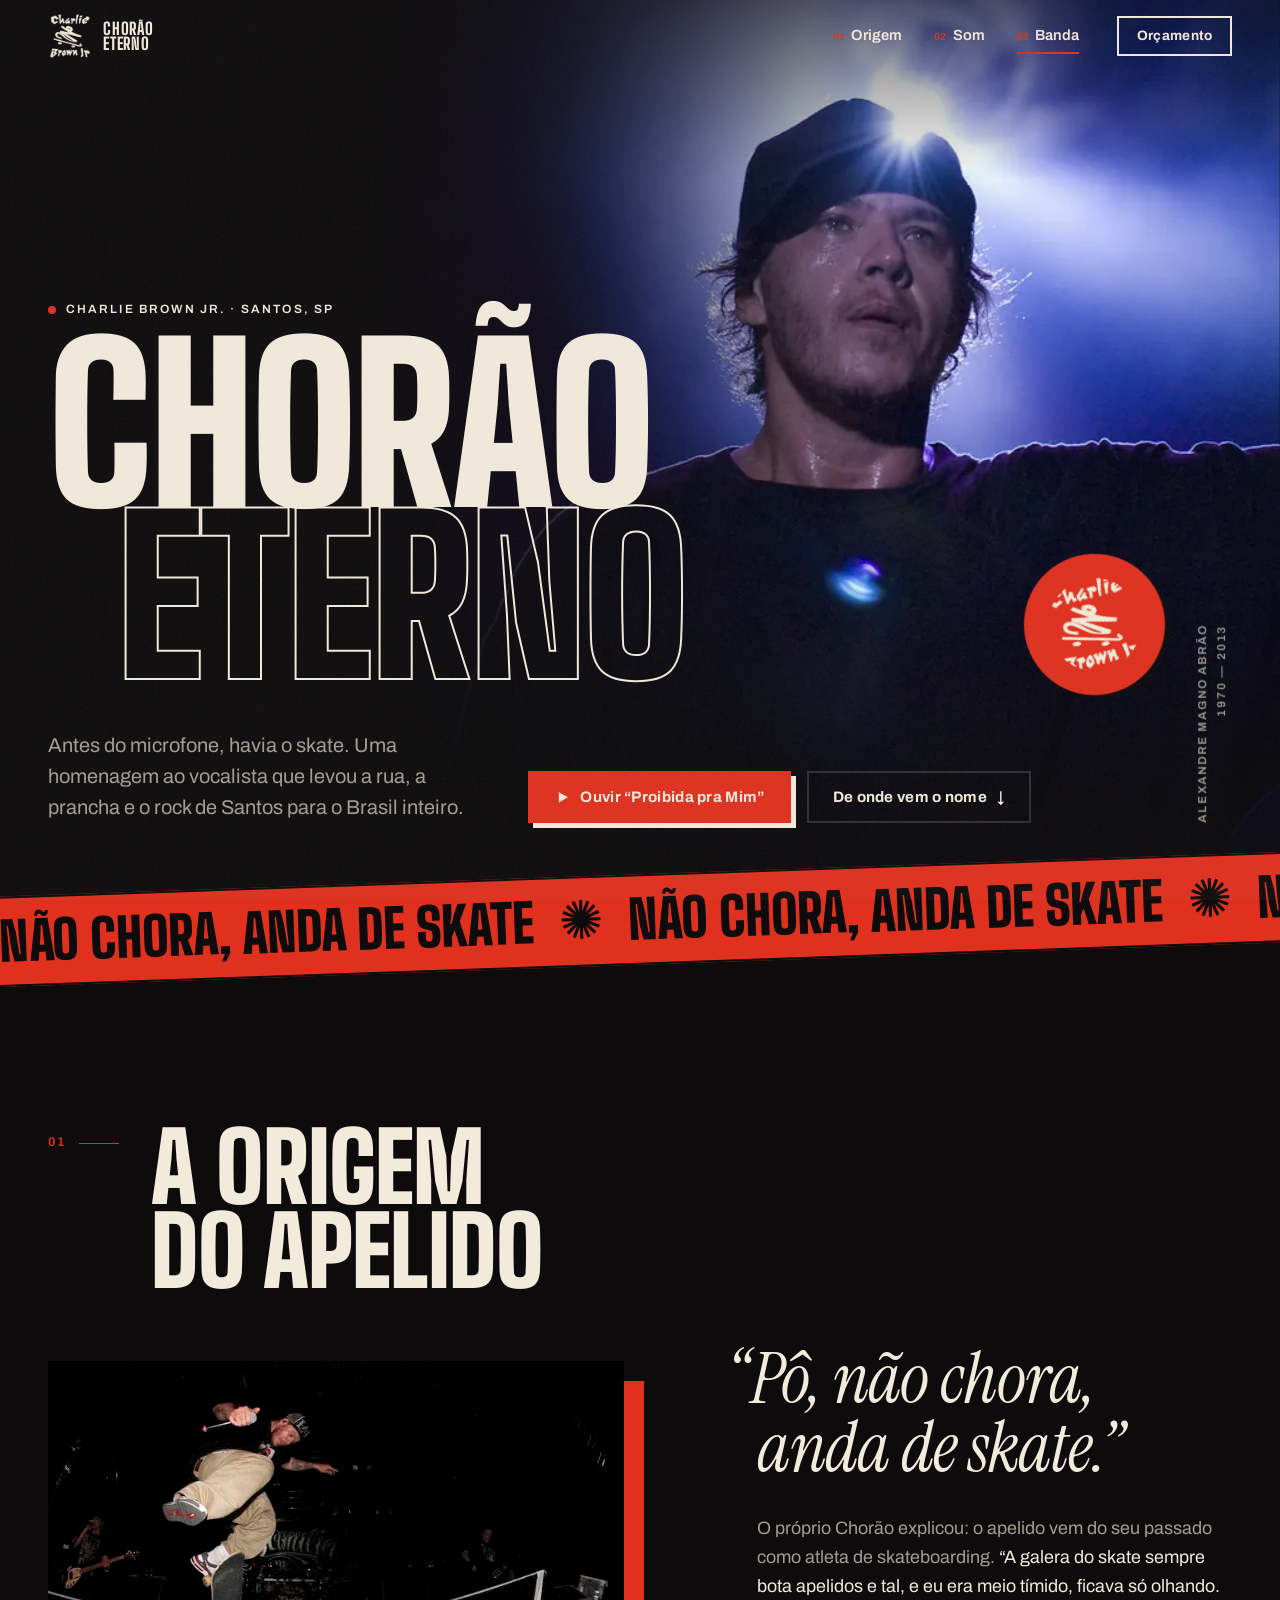
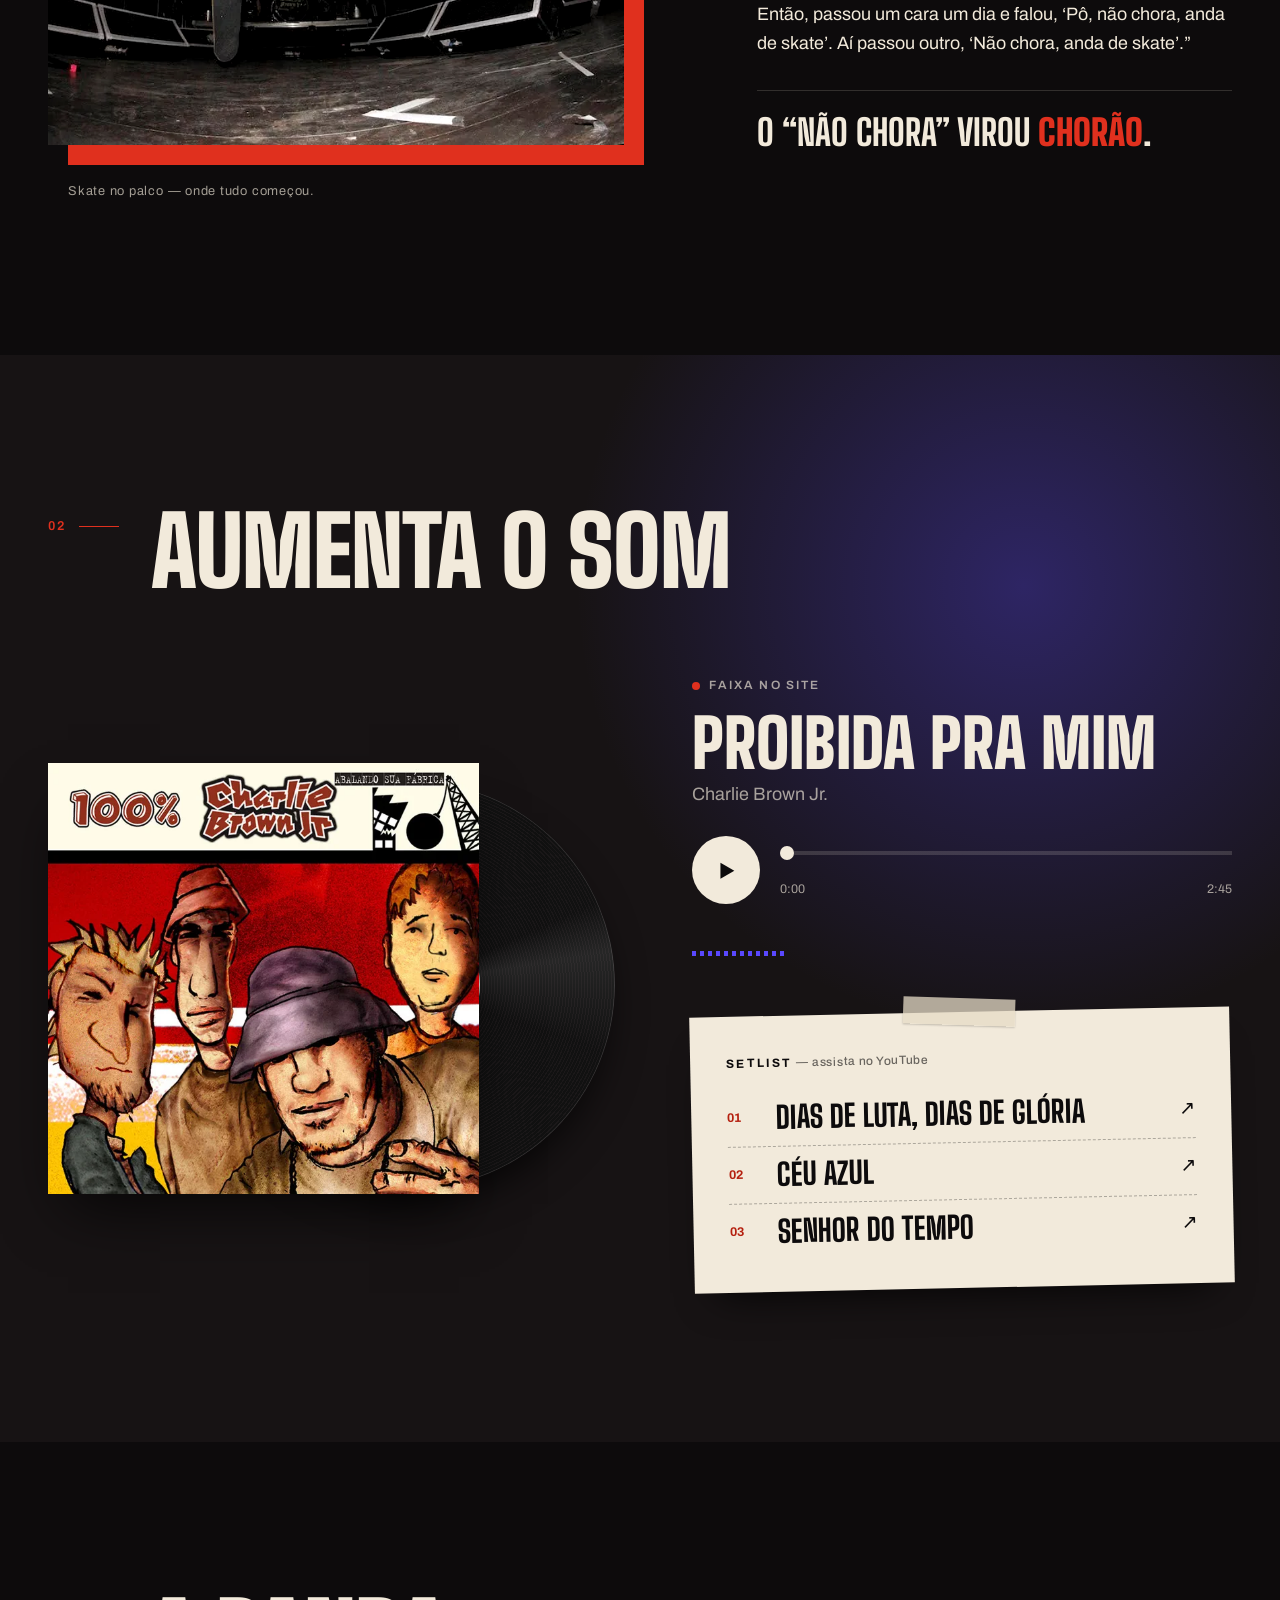
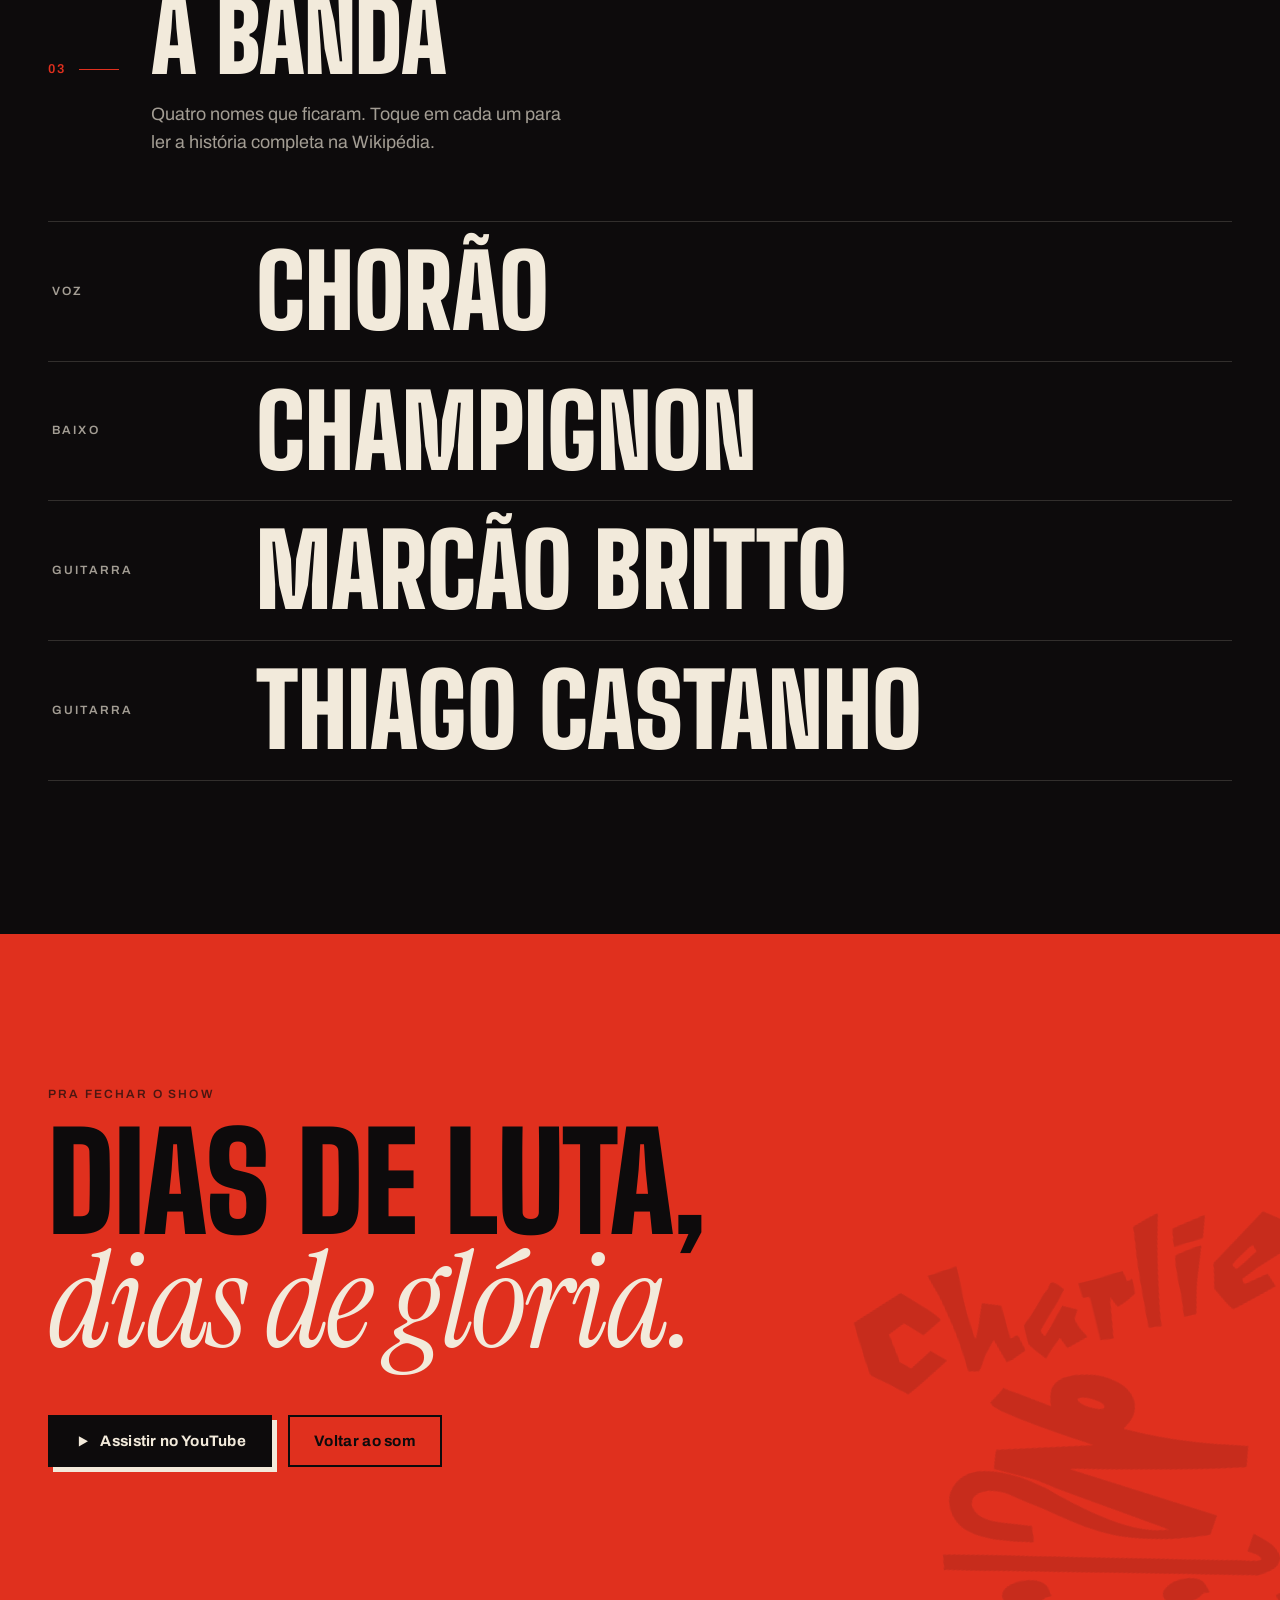
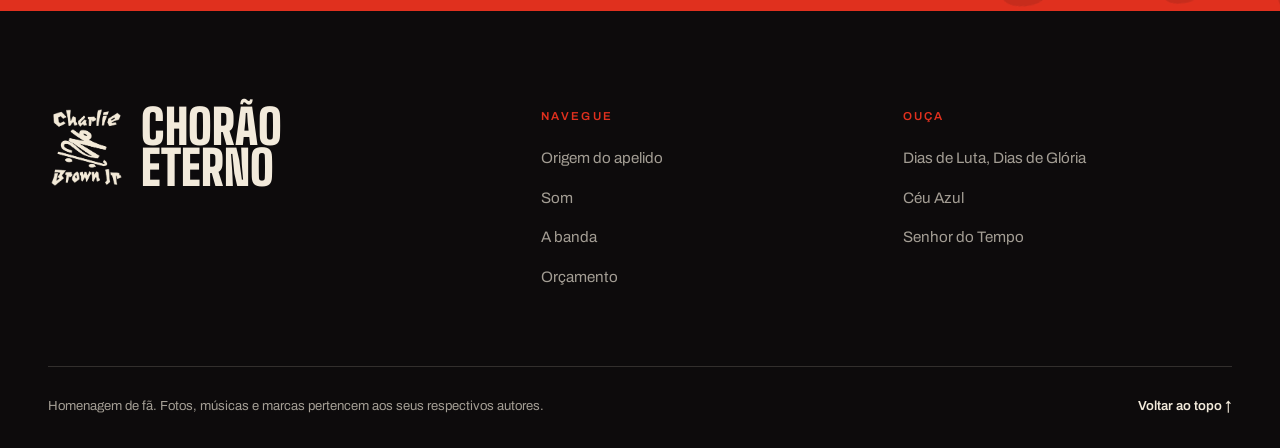
==== index.html @ 2894be7c "Redesenha a landing page Chorão Eterno Nova direção visual de zine de skate / cartaz de show: preto " ====
<!DOCTYPE html>
<html lang="pt-br">
<head>
    <meta charset="UTF-8">
    <meta name="viewport" content="width=device-width, initial-scale=1.0">
    <title>Chorão Eterno — homenagem a Chorão e ao Charlie Brown Jr.</title>
    <meta name="description" content="Uma homenagem de fã a Chorão e ao Charlie Brown Jr.: a origem do apelido no skate, as músicas e a formação da banda.">
    <meta name="theme-color" content="#0d0b0c">
    <meta property="og:type" content="website">
    <meta property="og:title" content="Chorão Eterno">
    <meta property="og:description" content="“Não chora, anda de skate.” Uma homenagem a Chorão e ao Charlie Brown Jr.">
    <meta property="og:image" content="assets/img/og-chorao-eterno.jpg">
    <link rel="icon" type="image/png" href="assets/img/favicon.png">
    <link rel="apple-touch-icon" href="assets/img/apple-touch-icon.png">

    <link rel="preconnect" href="https://fonts.googleapis.com">
    <link rel="preconnect" href="https://fonts.gstatic.com" crossorigin>
    <link rel="stylesheet" href="https://fonts.googleapis.com/css2?family=Archivo:wght@400;500;600;700&family=Big+Shoulders+Display:wght@700;800;900&family=Instrument+Serif:ital@0;1&display=swap">
    <link rel="preload" as="image" type="image/webp" href="assets/img/chorao-palco-1920.webp"
          imagesrcset="assets/img/chorao-palco-768.webp 768w, assets/img/chorao-palco-1280.webp 1280w, assets/img/chorao-palco-1920.webp 1920w"
          imagesizes="100vw">
    <link rel="stylesheet" href="assets/css/style.css">
    <script>document.documentElement.classList.add('js');</script>
    <script src="assets/js/script.js" defer></script>
</head>
<body>
    <a class="skip-link" href="#conteudo">Pular para o conteúdo</a>

    <header class="site-header" data-header>
        <div class="site-header__inner">
            <a class="brand" href="index.html" aria-label="Chorão Eterno — início">
                <img src="assets/img/cbjr-logo-cream.png" alt="" width="44" height="44">
                <span class="brand__name">Chorão<br>Eterno</span>
            </a>

            <button class="menu-toggle" type="button" aria-expanded="false" aria-controls="menu" data-menu-toggle>
                <span class="menu-toggle__label">Menu</span>
                <span class="menu-toggle__bars" aria-hidden="true"></span>
            </button>

            <nav class="nav" id="menu" aria-label="Principal" data-menu>
                <ul class="nav__list">
                    <li><a href="#origem"><span class="nav__num">01</span>Origem</a></li>
                    <li><a href="#som"><span class="nav__num">02</span>Som</a></li>
                    <li><a href="#banda"><span class="nav__num">03</span>Banda</a></li>
                </ul>
                <a class="btn btn--small btn--outline" href="assets/pages/CBJR.html">Orçamento</a>
            </nav>
        </div>
    </header>

    <main id="conteudo">
        <!-- HERO -->
        <section class="hero" aria-labelledby="hero-title">
            <div class="hero__media">
                <picture>
                    <source type="image/webp"
                            srcset="assets/img/chorao-palco-768.webp 768w, assets/img/chorao-palco-1280.webp 1280w, assets/img/chorao-palco-1920.webp 1920w"
                            sizes="100vw">
                    <img src="assets/img/chorao-palco-1280.jpg"
                         srcset="assets/img/chorao-palco-768.jpg 768w, assets/img/chorao-palco-1280.jpg 1280w, assets/img/chorao-palco-1920.jpg 1920w"
                         sizes="100vw" width="1920" height="1080"
                         alt="Chorão no palco, de touca, sob um holofote azul, com o braço tatuado erguido para o público."
                         fetchpriority="high">
                </picture>
            </div>

            <div class="hero__content container">
                <p class="eyebrow hero__eyebrow"><span class="dot" aria-hidden="true"></span>Charlie Brown Jr. · Santos, SP</p>

                <h1 class="hero__title" id="hero-title">
                    <span class="hero__line">Chorão</span>
                    <span class="hero__line hero__line--outline">Eterno</span>
                </h1>

                <div class="hero__bottom">
                    <p class="hero__lead">
                        Antes do microfone, havia o skate. Uma homenagem ao vocalista
                        que levou a rua, a prancha e o rock de Santos para o Brasil inteiro.
                    </p>
                    <div class="hero__actions">
                        <a class="btn btn--primary" href="#som" data-play-jump>
                            <svg class="btn__icon" viewBox="0 0 24 24" aria-hidden="true"><path d="M7 4.5v15l13-7.5z" fill="currentColor"/></svg>
                            Ouvir “Proibida pra Mim”
                        </a>
                        <a class="btn btn--ghost" href="#origem">De onde vem o nome <span aria-hidden="true">↓</span></a>
                    </div>
                </div>
            </div>

            <img class="hero__sticker" src="assets/img/cbjr-logo-cream.png" alt="" width="431" height="431" aria-hidden="true">
            <p class="hero__meta" aria-hidden="true">Alexandre Magno Abrão<br>1970 — 2013</p>
        </section>

        <!-- MARQUEE -->
        <div class="marquee" aria-hidden="true">
            <div class="marquee__track">
                <span>Não chora, anda de skate</span><span class="marquee__star">✺</span>
                <span>Não chora, anda de skate</span><span class="marquee__star">✺</span>
                <span>Não chora, anda de skate</span><span class="marquee__star">✺</span>
                <span>Não chora, anda de skate</span><span class="marquee__star">✺</span>
                <span>Não chora, anda de skate</span><span class="marquee__star">✺</span>
                <span>Não chora, anda de skate</span><span class="marquee__star">✺</span>
            </div>
        </div>

        <!-- ORIGEM -->
        <section class="origin section" id="origem" aria-labelledby="origem-title">
            <div class="container origin__grid">
                <header class="section-head origin__head" data-reveal>
                    <p class="section-head__num">01</p>
                    <h2 class="section-head__title" id="origem-title">A origem<br>do apelido</h2>
                </header>

                <figure class="origin__photo" data-reveal>
                    <div class="origin__frame">
                        <picture>
                            <source type="image/webp" srcset="assets/img/chorao-skate.webp">
                            <img src="assets/img/chorao-skate.jpg" width="696" height="464" loading="lazy"
                                 alt="Chorão saltando de skate no palco durante um show, microfone na mão, com a banda ao fundo.">
                        </picture>
                    </div>
                    <figcaption class="caption">Skate no palco — onde tudo começou.</figcaption>
                </figure>

                <div class="origin__text" data-reveal>
                    <blockquote class="quote">
                        <p>“Pô, não chora,<br>anda de skate.”</p>
                    </blockquote>
                    <p class="origin__body">
                        O próprio Chorão explicou: o apelido vem do seu passado como atleta de skateboarding.
                        <q>A galera do skate sempre bota apelidos e tal, e eu era meio tímido, ficava só olhando.
                        Então, passou um cara um dia e falou, ‘Pô, não chora, anda de skate’. Aí passou outro,
                        ‘Não chora, anda de skate’.</q>
                    </p>
                    <p class="origin__kicker">O “não chora” virou <strong>Chorão</strong>.</p>
                </div>
            </div>
        </section>

        <!-- SOM -->
        <section class="sound section" id="som" aria-labelledby="som-title">
            <div class="sound__glow" aria-hidden="true"></div>
            <div class="container">
                <header class="section-head" data-reveal>
                    <p class="section-head__num">02</p>
                    <h2 class="section-head__title" id="som-title">Aumenta o som</h2>
                </header>

                <div class="sound__grid">
                    <div class="record" data-reveal data-record>
                        <div class="record__disc" aria-hidden="true">
                            <img class="record__label" src="assets/img/cbjr-logo-ink.png" alt="" width="431" height="431" loading="lazy">
                        </div>
                        <a class="record__sleeve" href="https://www.youtube.com/watch?v=1JtPSIppxSA" target="_blank" rel="noopener">
                            <picture>
                                <source type="image/webp" srcset="assets/img/abalando-sua-fabrica.webp">
                                <img src="assets/img/abalando-sua-fabrica.jpg" width="640" height="640" loading="lazy"
                                     alt="Capa do álbum “100% Charlie Brown Jr. — Abalando a Sua Fábrica”, com os integrantes ilustrados sobre listras vermelhas e amarelas.">
                            </picture>
                            <span class="record__cta">Assistir no YouTube <span aria-hidden="true">↗</span></span>
                        </a>
                    </div>

                    <div class="sound__side">
                        <div class="player" data-player data-reveal>
                            <p class="eyebrow"><span class="dot dot--live" aria-hidden="true"></span>Faixa no site</p>
                            <h3 class="player__title">Proibida pra Mim</h3>
                            <p class="player__artist">Charlie Brown Jr.</p>

                            <audio class="player__audio" controls preload="metadata" src="assets/audio/proibida-pra-mim.mp3" data-audio>
                                Seu navegador não suporta áudio. <a href="assets/audio/proibida-pra-mim.mp3">Baixe a faixa</a>.
                            </audio>

                            <div class="player__ui" hidden data-player-ui>
                                <button class="player__play" type="button" aria-label="Tocar" data-play>
                                    <svg class="icon-play" viewBox="0 0 24 24" aria-hidden="true"><path d="M7 4.5v15l13-7.5z" fill="currentColor"/></svg>
                                    <svg class="icon-pause" viewBox="0 0 24 24" aria-hidden="true"><path d="M6 4.5h4.2v15H6zm7.8 0H18v15h-4.2z" fill="currentColor"/></svg>
                                </button>
                                <div class="player__track">
                                    <input class="player__range" type="range" min="0" max="100" step="0.1" value="0"
                                           aria-label="Posição da música" data-seek>
                                    <div class="player__times">
                                        <span data-current>0:00</span>
                                        <span data-duration>--:--</span>
                                    </div>
                                </div>
                            </div>
                            <div class="player__bars" aria-hidden="true">
                                <span></span><span></span><span></span><span></span><span></span><span></span><span></span><span></span><span></span><span></span><span></span><span></span>
                            </div>
                        </div>

                        <div class="setlist" data-reveal>
                            <div class="setlist__tape" aria-hidden="true"></div>
                            <p class="setlist__label">Setlist <span>— assista no YouTube</span></p>
                            <ol class="setlist__list">
                                <li>
                                    <a href="https://www.youtube.com/watch?v=423K3pipX3c" target="_blank" rel="noopener">
                                        <span class="setlist__n">01</span>
                                        <span class="setlist__song">Dias de Luta, Dias de Glória</span>
                                        <span class="setlist__go" aria-hidden="true">↗</span>
                                    </a>
                                </li>
                                <li>
                                    <a href="https://www.youtube.com/watch?v=DzhwydXmtH4" target="_blank" rel="noopener">
                                        <span class="setlist__n">02</span>
                                        <span class="setlist__song">Céu Azul</span>
                                        <span class="setlist__go" aria-hidden="true">↗</span>
                                    </a>
                                </li>
                                <li>
                                    <a href="https://www.youtube.com/watch?v=vMMrM6XH0HM" target="_blank" rel="noopener">
                                        <span class="setlist__n">03</span>
                                        <span class="setlist__song">Senhor do Tempo</span>
                                        <span class="setlist__go" aria-hidden="true">↗</span>
                                    </a>
                                </li>
                            </ol>
                        </div>
                    </div>
                </div>
            </div>
        </section>

        <!-- BANDA -->
        <section class="band section" id="banda" aria-labelledby="banda-title">
            <div class="container">
                <header class="section-head band__head" data-reveal>
                    <p class="section-head__num">03</p>
                    <h2 class="section-head__title" id="banda-title">A banda</h2>
                    <p class="band__note">Quatro nomes que ficaram. Toque em cada um para ler a história completa na Wikipédia.</p>
                </header>

                <ol class="lineup">
                    <li data-reveal>
                        <a href="https://pt.wikipedia.org/wiki/Chor%C3%A3o_(cantor)" target="_blank" rel="noopener">
                            <span class="lineup__role">Voz</span>
                            <span class="lineup__name">Chorão</span>
                            <span class="lineup__arrow" aria-hidden="true">→</span>
                        </a>
                    </li>
                    <li data-reveal>
                        <a href="https://pt.wikipedia.org/wiki/Champignon_(m%C3%BAsico)" target="_blank" rel="noopener">
                            <span class="lineup__role">Baixo</span>
                            <span class="lineup__name">Champignon</span>
                            <span class="lineup__arrow" aria-hidden="true">→</span>
                        </a>
                    </li>
                    <li data-reveal>
                        <a href="https://pt.wikipedia.org/wiki/Marc%C3%A3o_Britto" target="_blank" rel="noopener">
                            <span class="lineup__role">Guitarra</span>
                            <span class="lineup__name">Marcão Britto</span>
                            <span class="lineup__arrow" aria-hidden="true">→</span>
                        </a>
                    </li>
                    <li data-reveal>
                        <a href="https://pt.wikipedia.org/wiki/Thiago_Castanho" target="_blank" rel="noopener">
                            <span class="lineup__role">Guitarra</span>
                            <span class="lineup__name">Thiago Castanho</span>
                            <span class="lineup__arrow" aria-hidden="true">→</span>
                        </a>
                    </li>
                </ol>
            </div>
        </section>

        <!-- CTA FINAL -->
        <section class="finale" aria-labelledby="finale-title">
            <div class="container finale__inner">
                <p class="eyebrow eyebrow--ink">Pra fechar o show</p>
                <h2 class="finale__title" id="finale-title" data-reveal>
                    Dias de luta,<br><em>dias de glória.</em>
                </h2>
                <div class="finale__actions" data-reveal>
                    <a class="btn btn--ink" href="https://www.youtube.com/watch?v=423K3pipX3c" target="_blank" rel="noopener">
                        <svg class="btn__icon" viewBox="0 0 24 24" aria-hidden="true"><path d="M7 4.5v15l13-7.5z" fill="currentColor"/></svg>
                        Assistir no YouTube
                    </a>
                    <a class="btn btn--ink-ghost" href="#som">Voltar ao som</a>
                </div>
            </div>
        </section>
    </main>

    <footer class="site-footer">
        <div class="container">
            <div class="site-footer__top">
                <a class="site-footer__brand" href="#conteudo" aria-label="Voltar ao início">
                    <img src="assets/img/cbjr-logo-cream.png" alt="" width="96" height="96" loading="lazy">
                    <span>Chorão<br>Eterno</span>
                </a>

                <nav class="site-footer__col" aria-label="Rodapé">
                    <p class="site-footer__label">Navegue</p>
                    <ul>
                        <li><a href="#origem">Origem do apelido</a></li>
                        <li><a href="#som">Som</a></li>
                        <li><a href="#banda">A banda</a></li>
                        <li><a href="assets/pages/CBJR.html">Orçamento</a></li>
                    </ul>
                </nav>

                <div class="site-footer__col">
                    <p class="site-footer__label">Ouça</p>
                    <ul>
                        <li><a href="https://www.youtube.com/watch?v=423K3pipX3c" target="_blank" rel="noopener">Dias de Luta, Dias de Glória</a></li>
                        <li><a href="https://www.youtube.com/watch?v=DzhwydXmtH4" target="_blank" rel="noopener">Céu Azul</a></li>
                        <li><a href="https://www.youtube.com/watch?v=vMMrM6XH0HM" target="_blank" rel="noopener">Senhor do Tempo</a></li>
                    </ul>
                </div>
            </div>

            <div class="site-footer__bottom">
                <p>Homenagem de fã. Fotos, músicas e marcas pertencem aos seus respectivos autores.</p>
                <a class="site-footer__top-link" href="#conteudo">Voltar ao topo <span aria-hidden="true">↑</span></a>
            </div>
        </div>
    </footer>
</body>
</html>
---- assets/css/style.css ----
/* ==========================================================================
   Chorão Eterno — estilos base
   Direção: zine de skate / cartaz de show. Preto de palco, papel creme,
   vermelho da capa de "Abalando a Sua Fábrica" e o violeta do holofote.
   ========================================================================== */

:root {
    --ink: #0d0b0c;
    --ink-2: #171314;
    --ink-3: #231d1f;
    --paper: #f2eadb;
    --paper-2: #e6dbc6;
    --red: #e0301e;
    --red-deep: #b5200f;
    --violet: #5a48ff;
    --text: var(--paper);
    --text-muted: rgba(242, 234, 219, 0.66);
    --line: rgba(242, 234, 219, 0.16);

    --font-display: "Big Shoulders Display", "Arial Narrow", Impact, sans-serif;
    --font-body: "Archivo", system-ui, -apple-system, "Segoe UI", sans-serif;
    --font-serif: "Instrument Serif", Georgia, "Times New Roman", serif;

    --gutter: clamp(1rem, 4vw, 3rem);
    --max: 82rem;
    --section-y: clamp(5rem, 12vw, 10rem);
    --header-h: 4.5rem;

    --ease-out: cubic-bezier(0.22, 1, 0.36, 1);
}

/* ---------- Reset enxuto ---------- */
*,
*::before,
*::after { box-sizing: border-box; }

html {
    scroll-behavior: smooth;
    scroll-padding-top: var(--header-h);
    -webkit-text-size-adjust: 100%;
}

body {
    margin: 0;
    background: var(--ink);
    color: var(--text);
    font-family: var(--font-body);
    font-size: clamp(1rem, 0.96rem + 0.2vw, 1.125rem);
    line-height: 1.6;
    -webkit-font-smoothing: antialiased;
    overflow-x: hidden;
}

/* Granulado de filme por cima de tudo */
body::after {
    content: "";
    position: fixed;
    inset: 0;
    z-index: 100;
    pointer-events: none;
    opacity: 0.07;
    background-image: url("data:image/svg+xml,%3Csvg xmlns='http://www.w3.org/2000/svg' width='180' height='180'%3E%3Cfilter id='n'%3E%3CfeTurbulence type='fractalNoise' baseFrequency='.85' numOctaves='3' stitchTiles='stitch'/%3E%3C/filter%3E%3Crect width='100%25' height='100%25' filter='url(%23n)'/%3E%3C/svg%3E");
}

img,
svg,
picture { display: block; max-width: 100%; }
main { overflow-x: clip; }
img { height: auto; }

h1, h2, h3, p, ol, ul, figure, blockquote { margin: 0; }
ol, ul { padding: 0; list-style: none; }

a { color: inherit; text-decoration: none; }
button, input, select, textarea { font: inherit; color: inherit; }

::selection { background: var(--red); color: var(--paper); }

:focus-visible {
    outline: 2px solid var(--red);
    outline-offset: 4px;
    border-radius: 2px;
}

html { scrollbar-color: var(--paper-2) var(--ink); }
body::-webkit-scrollbar { width: 12px; }
body::-webkit-scrollbar-track { background: var(--ink); }
body::-webkit-scrollbar-thumb { background: var(--paper-2); border: 3px solid var(--ink); border-radius: 12px; }

.container {
    width: 100%;
    max-width: calc(var(--max) + var(--gutter) * 2);
    margin-inline: auto;
    padding-inline: var(--gutter);
}

.section { position: relative; padding-block: var(--section-y); }

.skip-link {
    position: absolute;
    left: var(--gutter);
    top: -4rem;
    z-index: 200;
    padding: 0.75rem 1rem;
    background: var(--paper);
    color: var(--ink);
    font-weight: 700;
}
.skip-link:focus { top: 1rem; }

/* ---------- Tipografia utilitária ---------- */
.eyebrow {
    display: inline-flex;
    align-items: center;
    gap: 0.6rem;
    font-size: 0.75rem;
    font-weight: 600;
    letter-spacing: 0.18em;
    text-transform: uppercase;
    color: var(--text-muted);
}
.eyebrow--ink { color: rgba(13, 11, 12, 0.7); }

.dot {
    width: 0.5rem;
    height: 0.5rem;
    border-radius: 50%;
    background: var(--red);
    flex: none;
}
.dot--live { box-shadow: 0 0 0 0 rgba(224, 48, 30, 0.6); }
.is-playing .dot--live { animation: pulse 1.6s infinite; }

@keyframes pulse {
    70% { box-shadow: 0 0 0 0.6rem rgba(224, 48, 30, 0); }
    100% { box-shadow: 0 0 0 0 rgba(224, 48, 30, 0); }
}

.caption {
    margin-top: 0.9rem;
    font-size: 0.8rem;
    letter-spacing: 0.06em;
    color: var(--text-muted);
}

.section-head {
    display: grid;
    grid-template-columns: auto 1fr;
    align-items: start;
    column-gap: clamp(1rem, 2.5vw, 2rem);
}
.section-head__num {
    padding-top: 0.6em;
    font-size: 0.8rem;
    font-weight: 600;
    letter-spacing: 0.18em;
    color: var(--red);
    font-variant-numeric: tabular-nums;
}
.section-head__num::after {
    content: "";
    display: inline-block;
    width: 2.5rem;
    height: 1px;
    margin-left: 0.75rem;
    vertical-align: middle;
    background: currentColor;
}
.section-head__title {
    font-family: var(--font-display);
    font-weight: 900;
    font-size: clamp(3rem, 2rem + 5vw, 6.5rem);
    line-height: 0.88;
    letter-spacing: -0.01em;
    text-transform: uppercase;
}

/* ---------- Botões ---------- */
.btn {
    --btn-bg: transparent;
    --btn-fg: var(--paper);
    --btn-bd: transparent;
    position: relative;
    display: inline-flex;
    align-items: center;
    justify-content: center;
    gap: 0.6rem;
    min-height: 3.25rem;
    padding: 0.85rem 1.5rem;
    border: 2px solid var(--btn-bd);
    border-radius: 0;
    background: var(--btn-bg);
    color: var(--btn-fg);
    font-weight: 700;
    font-size: 0.95rem;
    letter-spacing: 0.02em;
    line-height: 1.1;
    cursor: pointer;
    transition: transform 0.25s var(--ease-out), background-color 0.25s, color 0.25s, box-shadow 0.25s var(--ease-out);
}
.btn__icon { width: 1.1em; height: 1.1em; }
.btn:active { transform: translate(2px, 2px); box-shadow: none; }

.btn--primary {
    --btn-bg: var(--red);
    --btn-bd: var(--red);
    box-shadow: 5px 5px 0 var(--paper);
}
.btn--primary:hover { transform: translate(-2px, -2px); box-shadow: 7px 7px 0 var(--paper); }

.btn--ghost { --btn-bd: var(--line); }
.btn--ghost:hover { --btn-bd: var(--paper); }

.btn--outline { --btn-bd: var(--paper); }
.btn--outline:hover { --btn-bg: var(--paper); --btn-fg: var(--ink); }

.btn--small { min-height: 2.5rem; padding: 0.5rem 1.1rem; font-size: 0.85rem; }

.btn--ink {
    --btn-bg: var(--ink);
    --btn-fg: var(--paper);
    --btn-bd: var(--ink);
    box-shadow: 5px 5px 0 var(--paper);
}
.btn--ink:hover { transform: translate(-2px, -2px); box-shadow: 7px 7px 0 var(--paper); }
.btn--ink-ghost { --btn-fg: var(--ink); --btn-bd: var(--ink); }
.btn--ink-ghost:hover { --btn-bg: var(--ink); --btn-fg: var(--red); }

/* ---------- Header ---------- */
.site-header {
    position: fixed;
    inset: 0 0 auto;
    z-index: 50;
    transition: background-color 0.35s, border-color 0.35s, transform 0.35s var(--ease-out);
    border-bottom: 1px solid transparent;
}
.site-header.is-scrolled {
    background: rgba(13, 11, 12, 0.94);
    border-bottom-color: var(--line);
}
.site-header__inner {
    display: flex;
    align-items: center;
    justify-content: space-between;
    gap: 1.5rem;
    max-width: calc(var(--max) + var(--gutter) * 2);
    height: var(--header-h);
    margin-inline: auto;
    padding-inline: var(--gutter);
}

.brand {
    display: inline-flex;
    align-items: center;
    gap: 0.7rem;
}
.brand img {
    width: 2.75rem;
    height: 2.75rem;
    transition: transform 0.5s var(--ease-out);
}
.brand:hover img { transform: rotate(-12deg); }
.brand__name {
    font-family: var(--font-display);
    font-weight: 800;
    font-size: 1.05rem;
    line-height: 0.92;
    letter-spacing: 0.04em;
    text-transform: uppercase;
}

.nav { display: flex; align-items: center; gap: clamp(1.5rem, 3vw, 2.75rem); }
.nav__list { display: flex; gap: clamp(1.25rem, 2.5vw, 2.25rem); }
.nav__list a {
    position: relative;
    display: inline-flex;
    align-items: baseline;
    gap: 0.4rem;
    padding-block: 0.4rem;
    font-weight: 600;
    font-size: 0.92rem;
}
.nav__num {
    font-size: 0.65rem;
    color: var(--red);
    font-variant-numeric: tabular-nums;
}
.nav__list a::after {
    content: "";
    position: absolute;
    left: 0;
    right: 0;
    bottom: 0;
    height: 2px;
    background: var(--red);
    transform: scaleX(0);
    transform-origin: right;
    transition: transform 0.35s var(--ease-out);
}
.nav__list a:hover::after,
.nav__list a[aria-current="true"]::after { transform: scaleX(1); transform-origin: left; }

.menu-toggle {
    display: none;
    align-items: center;
    gap: 0.75rem;
    min-height: 2.75rem;
    padding: 0.5rem 0;
    border: 0;
    background: none;
    cursor: pointer;
    font-weight: 700;
    font-size: 0.8rem;
    letter-spacing: 0.16em;
    text-transform: uppercase;
}
.menu-toggle__bars,
.menu-toggle__bars::before {
    display: block;
    width: 1.6rem;
    height: 2px;
    background: currentColor;
    transition: transform 0.35s var(--ease-out);
}
.menu-toggle__bars { position: relative; transform: translateY(-4px); }
.menu-toggle__bars::before { content: ""; position: absolute; top: 8px; }
.menu-toggle[aria-expanded="true"] .menu-toggle__bars { transform: rotate(45deg); }
.menu-toggle[aria-expanded="true"] .menu-toggle__bars::before { transform: translateY(-8px) rotate(-90deg); }

/* ---------- Hero ---------- */
.hero {
    position: relative;
    display: flex;
    min-height: 100vh;
    min-height: 100svh;
    padding-top: calc(var(--header-h) + 2rem);
    padding-bottom: clamp(3rem, 6vw, 5rem);
    overflow: hidden;
    isolation: isolate;
}

.hero__media {
    position: absolute;
    inset: 0 0 0 28%;
    z-index: -1;
}
.hero__media picture { height: 100%; }
.hero__media img {
    width: 100%;
    height: 100%;
    object-fit: cover;
    object-position: 50% 30%;
    animation: hero-zoom 2.4s var(--ease-out) both;
}
.hero__media::after {
    content: "";
    position: absolute;
    inset: 0;
    background:
        linear-gradient(90deg, var(--ink) 0%, rgba(13, 11, 12, 0.75) 22%, rgba(13, 11, 12, 0) 55%),
        linear-gradient(0deg, var(--ink) 0%, rgba(13, 11, 12, 0) 35%),
        linear-gradient(180deg, rgba(13, 11, 12, 0.6) 0%, rgba(13, 11, 12, 0) 20%);
}

@keyframes hero-zoom {
    from { transform: scale(1.08); opacity: 0; }
    to { transform: scale(1); opacity: 1; }
}

.hero__content {
    display: flex;
    flex-direction: column;
    justify-content: flex-end;
}

.hero__eyebrow { color: var(--paper); }

.hero__title {
    margin: 1.25rem 0 clamp(2rem, 4vw, 3rem);
    font-family: var(--font-display);
    font-weight: 900;
    font-size: clamp(5.5rem, 3rem + 13vw, 16rem);
    line-height: 0.8;
    letter-spacing: -0.015em;
    text-transform: uppercase;
}
.hero__line {
    display: block;
    animation: rise 1.1s var(--ease-out) both;
}
.hero__line--outline {
    margin-left: 0.32em;
    color: transparent;
    -webkit-text-stroke: 2px var(--paper);
    animation-delay: 0.12s;
}
@supports not (-webkit-text-stroke: 1px black) {
    .hero__line--outline { color: var(--paper); }
}

@keyframes rise {
    from { transform: translateY(0.35em); opacity: 0; }
    to { transform: none; opacity: 1; }
}

.hero__bottom {
    display: grid;
    grid-template-columns: minmax(0, 27rem) auto;
    align-items: end;
    gap: 1.5rem 3rem;
    animation: rise 1.1s 0.25s var(--ease-out) both;
}
.hero__lead {
    font-size: clamp(1.05rem, 1rem + 0.35vw, 1.25rem);
    line-height: 1.55;
    color: var(--text-muted);
}
.hero__actions { display: flex; flex-wrap: wrap; gap: 1rem; }

.hero__sticker {
    position: absolute;
    right: clamp(4rem, 9vw, 9rem);
    bottom: clamp(8rem, 16vw, 14rem);
    width: clamp(6rem, 11vw, 9.5rem);
    padding: clamp(1rem, 1.9vw, 1.6rem);
    background: var(--red);
    border-radius: 50%;
    transform: rotate(-14deg);
    box-shadow: 4px 4px 0 var(--ink);
    animation: sticker 1s 0.6s var(--ease-out) both;
}
@keyframes sticker {
    from { transform: rotate(-40deg) scale(0.6); opacity: 0; }
    to { transform: rotate(-14deg) scale(1); opacity: 1; }
}

.hero__meta {
    position: absolute;
    right: var(--gutter);
    bottom: clamp(3rem, 6vw, 5rem);
    font-size: 0.72rem;
    font-weight: 600;
    letter-spacing: 0.16em;
    line-height: 1.7;
    text-align: right;
    text-transform: uppercase;
    color: var(--text-muted);
    writing-mode: vertical-rl;
    transform: rotate(180deg);
}

/* ---------- Marquee ---------- */
.marquee {
    position: relative;
    z-index: 2;
    margin-block: -1.5rem;
    padding-block: 1rem;
    overflow: hidden;
    background: var(--red);
    color: var(--ink);
    transform: rotate(-2deg) scale(1.04);
    border-block: 2px solid var(--ink);
}
.marquee__track {
    display: flex;
    width: max-content;
    animation: marquee 32s linear infinite;
}
.marquee__track span {
    padding-inline: 1.5rem;
    font-family: var(--font-display);
    font-weight: 900;
    font-size: clamp(1.75rem, 1.2rem + 2.5vw, 3.25rem);
    line-height: 1;
    text-transform: uppercase;
    white-space: nowrap;
}
.marquee__track .marquee__star { padding-inline: 0; font-family: var(--font-body); }

@keyframes marquee {
    to { transform: translateX(-50%); }
}

/* ---------- Origem ---------- */
.origin { padding-top: calc(var(--section-y) + 2rem); }

.origin__grid {
    display: grid;
    grid-template-columns: repeat(12, minmax(0, 1fr));
    gap: clamp(2rem, 4vw, 3.5rem) clamp(1rem, 2.5vw, 2rem);
    align-items: start;
}
.origin__head { grid-column: 1 / -1; }

.origin__photo {
    grid-column: 1 / span 6;
    margin-top: 1rem;
}
.origin__frame {
    position: relative;
    isolation: isolate;
}
.origin__frame::before {
    content: "";
    position: absolute;
    inset: 1.25rem -1.25rem -1.25rem 1.25rem;
    z-index: -1;
    background: var(--red);
}
.origin__photo .caption { margin-top: 2.25rem; padding-left: 1.25rem; }
.origin__frame img {
    width: 100%;
    aspect-ratio: 3 / 2;
    object-fit: cover;
    filter: contrast(1.08) saturate(0.85);
}

.origin__text {
    grid-column: 8 / span 5;
    display: grid;
    gap: 2rem;
}

.quote p {
    font-family: var(--font-serif);
    font-style: italic;
    font-size: clamp(2.5rem, 1.5rem + 3.6vw, 4.75rem);
    line-height: 0.98;
    letter-spacing: -0.01em;
    text-indent: -0.4em;
}
.origin__body { color: var(--text-muted); max-width: 34rem; }
.origin__body q { color: var(--paper); quotes: "“" "”"; }
.origin__kicker {
    padding-top: 1.5rem;
    border-top: 1px solid var(--line);
    font-family: var(--font-display);
    font-weight: 800;
    font-size: clamp(1.6rem, 1.2rem + 1.4vw, 2.25rem);
    line-height: 1;
    text-transform: uppercase;
}
.origin__kicker strong { color: var(--red); font-weight: 900; }

/* ---------- Som ---------- */
.sound {
    background: var(--ink-2);
    overflow: hidden;
    isolation: isolate;
}
.sound__glow {
    position: absolute;
    z-index: -1;
    top: -20%;
    right: -15%;
    width: 70vw;
    height: 70vw;
    max-width: 60rem;
    max-height: 60rem;
    background: radial-gradient(closest-side, rgba(90, 72, 255, 0.34), rgba(90, 72, 255, 0));
}

.sound__grid {
    display: grid;
    grid-template-columns: minmax(0, 1.05fr) minmax(0, 1fr);
    gap: clamp(3rem, 6vw, 6rem);
    align-items: center;
    margin-top: clamp(3rem, 6vw, 5rem);
}

/* Disco saindo da capa */
.record {
    position: relative;
    width: 100%;
    max-width: 36rem;
    padding-right: 24%;
}
.record__sleeve {
    position: relative;
    z-index: 1;
    display: block;
    box-shadow: 0 30px 60px -20px rgba(0, 0, 0, 0.8);
}
.record__sleeve img { width: 100%; aspect-ratio: 1; object-fit: cover; }
.record__cta {
    position: absolute;
    left: 1rem;
    bottom: 1rem;
    padding: 0.55rem 0.85rem;
    background: var(--ink);
    font-size: 0.8rem;
    font-weight: 700;
    transform: translateY(0.4rem);
    opacity: 0;
    transition: opacity 0.3s, transform 0.3s var(--ease-out);
}
.record__sleeve:hover .record__cta,
.record__sleeve:focus-visible .record__cta { opacity: 1; transform: none; }

.record__disc {
    position: absolute;
    top: 4%;
    right: 0;
    width: 72%;
    aspect-ratio: 1;
    border-radius: 50%;
    background:
        radial-gradient(circle, transparent 0 17%, rgba(255, 255, 255, 0.05) 17.4% 18%, transparent 18.4%),
        repeating-radial-gradient(circle, #111 0 2px, #1b1819 2px 3px),
        #111;
    box-shadow: inset 0 0 0 1px rgba(255, 255, 255, 0.1), 0 20px 40px -12px rgba(0, 0, 0, 0.8);
    display: grid;
    place-items: center;
    transition: transform 0.9s var(--ease-out);
}
.record__disc::after {
    content: "";
    position: absolute;
    inset: 0;
    border-radius: 50%;
    background: conic-gradient(from 30deg, transparent 0 10%, rgba(255, 255, 255, 0.09) 14%, transparent 22% 60%, rgba(255, 255, 255, 0.06) 64%, transparent 70%);
}
.record__label {
    width: 34%;
    aspect-ratio: 1;
    padding: 4%;
    border-radius: 50%;
    background: var(--paper);
    animation: spin 2.4s linear infinite;
    animation-play-state: paused;
}
.record:hover .record__disc,
.record.is-playing .record__disc { transform: translateX(8%); }
.record.is-playing .record__label { animation-play-state: running; }

@keyframes spin { to { transform: rotate(360deg); } }

.sound__side { display: grid; gap: clamp(2.5rem, 5vw, 3.5rem); }

/* Player */
.player { position: relative; }
.player__title {
    margin-top: 0.9rem;
    font-family: var(--font-display);
    font-weight: 900;
    font-size: clamp(2.6rem, 1.8rem + 3vw, 4.25rem);
    line-height: 0.9;
    text-transform: uppercase;
}
.player__artist { margin-top: 0.4rem; color: var(--text-muted); }

.player__audio { width: 100%; margin-top: 1.75rem; }
.player__ui {
    display: flex;
    align-items: center;
    gap: 1.25rem;
    margin-top: 1.75rem;
}
.player__ui[hidden] { display: none; }

.player__play {
    flex: none;
    display: grid;
    place-items: center;
    width: 4.25rem;
    height: 4.25rem;
    border: 0;
    border-radius: 50%;
    background: var(--paper);
    color: var(--ink);
    cursor: pointer;
    transition: transform 0.3s var(--ease-out), background-color 0.25s;
}
.player__play:hover { transform: scale(1.06); background: var(--red); color: var(--paper); }
.player__play:active { transform: scale(0.96); }
.player__play svg { width: 1.6rem; height: 1.6rem; }
.player__play .icon-pause { display: none; }
.is-playing .player__play .icon-play { display: none; }
.is-playing .player__play .icon-pause { display: block; }

.player__track { flex: 1; min-width: 0; }
.player__times {
    display: flex;
    justify-content: space-between;
    margin-top: 0.45rem;
    font-size: 0.78rem;
    font-variant-numeric: tabular-nums;
    color: var(--text-muted);
}

.player__range {
    --progress: 0%;
    width: 100%;
    height: 1.5rem;
    margin: 0;
    background: transparent;
    cursor: pointer;
    -webkit-appearance: none;
    appearance: none;
}
.player__range::-webkit-slider-runnable-track {
    height: 4px;
    background: linear-gradient(90deg, var(--red) var(--progress), var(--line) var(--progress));
}
.player__range::-moz-range-track { height: 4px; background: var(--line); }
.player__range::-moz-range-progress { height: 4px; background: var(--red); }
.player__range::-webkit-slider-thumb {
    -webkit-appearance: none;
    width: 14px;
    height: 14px;
    margin-top: -5px;
    border: 0;
    border-radius: 50%;
    background: var(--paper);
}
.player__range::-moz-range-thumb {
    width: 14px;
    height: 14px;
    border: 0;
    border-radius: 50%;
    background: var(--paper);
}

.player__bars {
    display: flex;
    align-items: flex-end;
    gap: 4px;
    height: 1.75rem;
    margin-top: 1.5rem;
}
.player__bars span {
    width: 4px;
    height: 20%;
    background: var(--violet);
    transform-origin: bottom;
}
.is-playing .player__bars span { animation: eq 0.9s ease-in-out infinite alternate; }
.player__bars span:nth-child(3n) { animation-duration: 0.7s; }
.player__bars span:nth-child(4n+1) { animation-duration: 1.1s; animation-delay: -0.3s; }
.player__bars span:nth-child(5n+2) { animation-duration: 0.6s; animation-delay: -0.5s; }

@keyframes eq {
    from { height: 15%; }
    to { height: 100%; }
}

/* Setlist em papel colado */
.setlist {
    position: relative;
    padding: clamp(1.75rem, 3vw, 2.5rem) clamp(1.25rem, 3vw, 2.25rem) clamp(1.25rem, 2.5vw, 2rem);
    background: var(--paper);
    color: var(--ink);
    transform: rotate(-1.2deg);
    box-shadow: 0 24px 40px -24px rgba(0, 0, 0, 0.9);
}
.setlist__tape {
    position: absolute;
    top: -0.85rem;
    left: 50%;
    width: 7rem;
    height: 1.7rem;
    background: rgba(230, 219, 198, 0.75);
    transform: translateX(-50%) rotate(3deg);
    box-shadow: 0 1px 2px rgba(0, 0, 0, 0.2);
}
.setlist__label {
    font-size: 0.75rem;
    font-weight: 700;
    letter-spacing: 0.18em;
    text-transform: uppercase;
}
.setlist__label span { font-weight: 500; letter-spacing: 0.06em; text-transform: none; color: rgba(13, 11, 12, 0.6); }

.setlist__list { margin-top: 1rem; }
.setlist__list li + li { border-top: 1px dashed rgba(13, 11, 12, 0.3); }
.setlist__list a {
    display: grid;
    grid-template-columns: 2.25rem 1fr auto;
    align-items: center;
    gap: 0.75rem;
    min-height: 3.5rem;
    padding-block: 0.6rem;
    transition: color 0.2s, padding 0.3s var(--ease-out);
}
.setlist__n { font-size: 0.78rem; font-weight: 700; font-variant-numeric: tabular-nums; color: var(--red-deep); }
.setlist__song {
    font-family: var(--font-display);
    font-weight: 800;
    font-size: clamp(1.4rem, 1.1rem + 1vw, 1.9rem);
    line-height: 1;
    text-transform: uppercase;
}
.setlist__go {
    font-size: 1.2rem;
    transition: transform 0.3s var(--ease-out);
}
.setlist__list a:hover { color: var(--red-deep); padding-left: 0.4rem; }
.setlist__list a:hover .setlist__go { transform: translate(3px, -3px); }

/* ---------- Banda ---------- */
.band__head { align-items: end; }
.band__note {
    grid-column: 2;
    max-width: 26rem;
    margin-top: 1.25rem;
    color: var(--text-muted);
}

.lineup {
    margin-top: clamp(2.5rem, 5vw, 4rem);
    border-top: 1px solid var(--line);
    counter-reset: lineup;
}
.lineup li { border-bottom: 1px solid var(--line); }
.lineup a {
    position: relative;
    display: grid;
    grid-template-columns: minmax(6rem, 12rem) 1fr auto;
    align-items: center;
    gap: 1rem;
    padding-block: clamp(1rem, 2vw, 1.5rem);
    overflow: hidden;
    isolation: isolate;
}
.lineup a::before {
    content: "";
    position: absolute;
    inset: 0;
    z-index: -1;
    background: var(--red);
    transform: scaleY(0);
    transform-origin: bottom;
    transition: transform 0.45s var(--ease-out);
}
.lineup__role {
    padding-left: 0.25rem;
    font-size: 0.75rem;
    font-weight: 600;
    letter-spacing: 0.18em;
    text-transform: uppercase;
    color: var(--text-muted);
    transition: color 0.3s, transform 0.45s var(--ease-out);
}
.lineup__name {
    font-family: var(--font-display);
    font-weight: 900;
    font-size: clamp(2.75rem, 1.5rem + 6vw, 7.5rem);
    line-height: 0.9;
    text-transform: uppercase;
    transition: transform 0.45s var(--ease-out), color 0.3s;
}
.lineup__arrow {
    padding-right: 0.5rem;
    font-size: clamp(1.5rem, 1rem + 2vw, 3rem);
    transform: translateX(-1rem);
    opacity: 0;
    transition: transform 0.45s var(--ease-out), opacity 0.3s;
}

@media (hover: hover) {
    .lineup a:hover::before { transform: scaleY(1); }
    .lineup a:hover .lineup__name { transform: translateX(0.75rem); color: var(--ink); }
    .lineup a:hover .lineup__role { color: var(--ink); transform: translateX(0.75rem); }
    .lineup a:hover .lineup__arrow { transform: none; opacity: 1; color: var(--ink); }
}
.lineup a:focus-visible { outline-offset: -2px; }

/* ---------- CTA final ---------- */
.finale {
    position: relative;
    padding-block: clamp(5rem, 12vw, 9rem);
    background: var(--red);
    color: var(--ink);
    overflow: hidden;
    isolation: isolate;
}
.finale::before {
    content: "";
    position: absolute;
    right: -6rem;
    bottom: -8rem;
    z-index: -1;
    width: clamp(18rem, 40vw, 34rem);
    aspect-ratio: 1;
    background: url("../img/cbjr-logo-ink.png") center / contain no-repeat;
    opacity: 0.12;
    transform: rotate(-14deg);
}
.finale__title {
    margin-top: 1.25rem;
    font-family: var(--font-display);
    font-weight: 900;
    font-size: clamp(3.5rem, 2rem + 8vw, 10.5rem);
    line-height: 0.84;
    letter-spacing: -0.01em;
    text-transform: uppercase;
}
.finale__title em {
    font-family: var(--font-serif);
    font-weight: 400;
    font-style: italic;
    text-transform: none;
    letter-spacing: -0.02em;
    color: var(--paper);
}
.finale__actions {
    display: flex;
    flex-wrap: wrap;
    gap: 1rem;
    margin-top: clamp(2.5rem, 5vw, 3.5rem);
}

/* ---------- Footer ---------- */
.site-footer {
    padding-top: clamp(4rem, 8vw, 6rem);
    padding-bottom: 2rem;
    background: var(--ink);
    font-size: 0.95rem;
}
.site-footer__top {
    display: grid;
    grid-template-columns: 1.4fr 1fr 1fr;
    gap: 3rem 2rem;
    padding-bottom: clamp(3rem, 6vw, 4.5rem);
}
.site-footer__brand {
    display: inline-flex;
    align-items: center;
    gap: 1rem;
    align-self: start;
    font-family: var(--font-display);
    font-weight: 900;
    font-size: clamp(2rem, 1.5rem + 2vw, 3rem);
    line-height: 0.85;
    text-transform: uppercase;
}
.site-footer__brand img { width: clamp(4rem, 6vw, 5.5rem); }

.site-footer__label {
    margin-bottom: 1rem;
    font-size: 0.72rem;
    font-weight: 600;
    letter-spacing: 0.18em;
    text-transform: uppercase;
    color: var(--red);
}
.site-footer__col ul { display: grid; gap: 0.35rem; }
.site-footer__col a {
    display: inline-block;
    padding-block: 0.3rem;
    color: var(--text-muted);
    transition: color 0.2s;
}
.site-footer__col a:hover { color: var(--paper); }

.site-footer__bottom {
    display: flex;
    flex-wrap: wrap;
    justify-content: space-between;
    gap: 1rem 2rem;
    padding-top: 1.75rem;
    border-top: 1px solid var(--line);
    font-size: 0.82rem;
    color: var(--text-muted);
}
.site-footer__top-link { font-weight: 600; color: var(--paper); }
.site-footer__top-link:hover { color: var(--red); }

/* ---------- Revelação ao rolar ---------- */
.js [data-reveal] {
    opacity: 0;
    transform: translateY(2rem);
    transition: opacity 0.9s var(--ease-out), transform 0.9s var(--ease-out);
}
.js [data-reveal].is-in { opacity: 1; transform: none; }
.js .setlist[data-reveal].is-in { transform: rotate(-1.2deg); }
.js .lineup li[data-reveal]:nth-child(2) { transition-delay: 0.07s; }
.js .lineup li[data-reveal]:nth-child(3) { transition-delay: 0.14s; }
.js .lineup li[data-reveal]:nth-child(4) { transition-delay: 0.21s; }

/* ==========================================================================
   Responsivo
   ========================================================================== */
@media (max-width: 1024px) {
    .origin__photo { grid-column: 1 / span 7; }
    .origin__text { grid-column: 8 / -1; }
    .sound__grid { grid-template-columns: 1fr; }
    .record { max-width: 30rem; }
    .hero__bottom { grid-template-columns: 1fr; }
}

@media (max-width: 860px) {
    :root { --header-h: 4rem; }

    .menu-toggle { display: inline-flex; position: relative; z-index: 2; }

    .nav {
        position: fixed;
        inset: 0;
        z-index: 1;
        flex-direction: column;
        align-items: flex-start;
        justify-content: center;
        gap: 2.5rem;
        padding: calc(var(--header-h) + 2rem) var(--gutter) 3rem;
        background: var(--ink);
        visibility: hidden;
        opacity: 0;
        transition: opacity 0.35s var(--ease-out), visibility 0s 0.35s;
    }
    .nav.is-open {
        visibility: visible;
        opacity: 1;
        transition: opacity 0.35s var(--ease-out);
    }
    .nav__list { flex-direction: column; gap: 0.25rem; }
    .nav__list a {
        gap: 0.9rem;
        font-family: var(--font-display);
        font-weight: 900;
        font-size: clamp(3rem, 14vw, 4.5rem);
        line-height: 1;
        text-transform: uppercase;
    }
    .nav__num { font-family: var(--font-body); font-size: 0.8rem; }
    .nav__list a::after { display: none; }
    .nav .btn { min-height: 3.25rem; padding-inline: 1.5rem; font-size: 1rem; }
    .brand { position: relative; z-index: 2; }

    .hero__media { inset: 0; }
    .hero__media img { object-position: 50% 15%; }
    .hero__media::after {
        background:
            linear-gradient(0deg, var(--ink) 8%, rgba(13, 11, 12, 0.7) 45%, rgba(13, 11, 12, 0.1) 75%),
            linear-gradient(180deg, rgba(13, 11, 12, 0.7) 0%, rgba(13, 11, 12, 0) 22%);
    }
    .hero__meta { display: none; }
    .hero__sticker { top: calc(var(--header-h) + 1.5rem); bottom: auto; right: var(--gutter); }
    .hero__lead { max-width: 34rem; }

    .origin__photo,
    .origin__text { grid-column: 1 / -1; }
    .origin__photo { margin-right: 1.25rem; max-width: 42rem; }
    .origin__text { margin-top: 1.5rem; }

    .lineup a { grid-template-columns: 1fr auto; row-gap: 0.35rem; }
    .lineup__role { grid-column: 1; grid-row: 1; padding-left: 0; }
    .lineup__name { grid-column: 1; grid-row: 2; }
    .lineup__arrow { grid-column: 2; grid-row: 1 / span 2; opacity: 1; transform: none; color: var(--red); }

    .site-footer__top { grid-template-columns: 1fr 1fr; }
    .site-footer__brand { grid-column: 1 / -1; }
}

@media (max-width: 560px) {
    .hero__title { font-size: clamp(4.25rem, 24vw, 7rem); }
    .hero__line--outline { margin-left: 0; -webkit-text-stroke-width: 1.5px; }
    .hero__actions { flex-direction: column; align-items: stretch; }
    .hero__actions .btn { width: 100%; }
    .hero__sticker { width: 5.5rem; top: calc(var(--header-h) + 1.25rem); }

    .section-head { grid-template-columns: 1fr; row-gap: 0.75rem; }
    .section-head__num { padding-top: 0; }
    .band__note { grid-column: 1; }

    .record { padding-right: 20%; }
    .setlist { transform: none; }
    .js .setlist[data-reveal].is-in { transform: none; }

    .player__play { width: 3.75rem; height: 3.75rem; }

    .finale__actions { flex-direction: column; align-items: stretch; }

    .site-footer__top { grid-template-columns: 1fr; }
}

/* ---------- Movimento reduzido ---------- */
@media (prefers-reduced-motion: reduce) {
    html { scroll-behavior: auto; }
    *,
    *::before,
    *::after {
        animation-duration: 0.001ms !important;
        animation-iteration-count: 1 !important;
        transition-duration: 0.001ms !important;
    }
    .marquee__track { animation: none; }
    .record__label { animation: none; }
    .js [data-reveal] { opacity: 1; transform: none; }
}
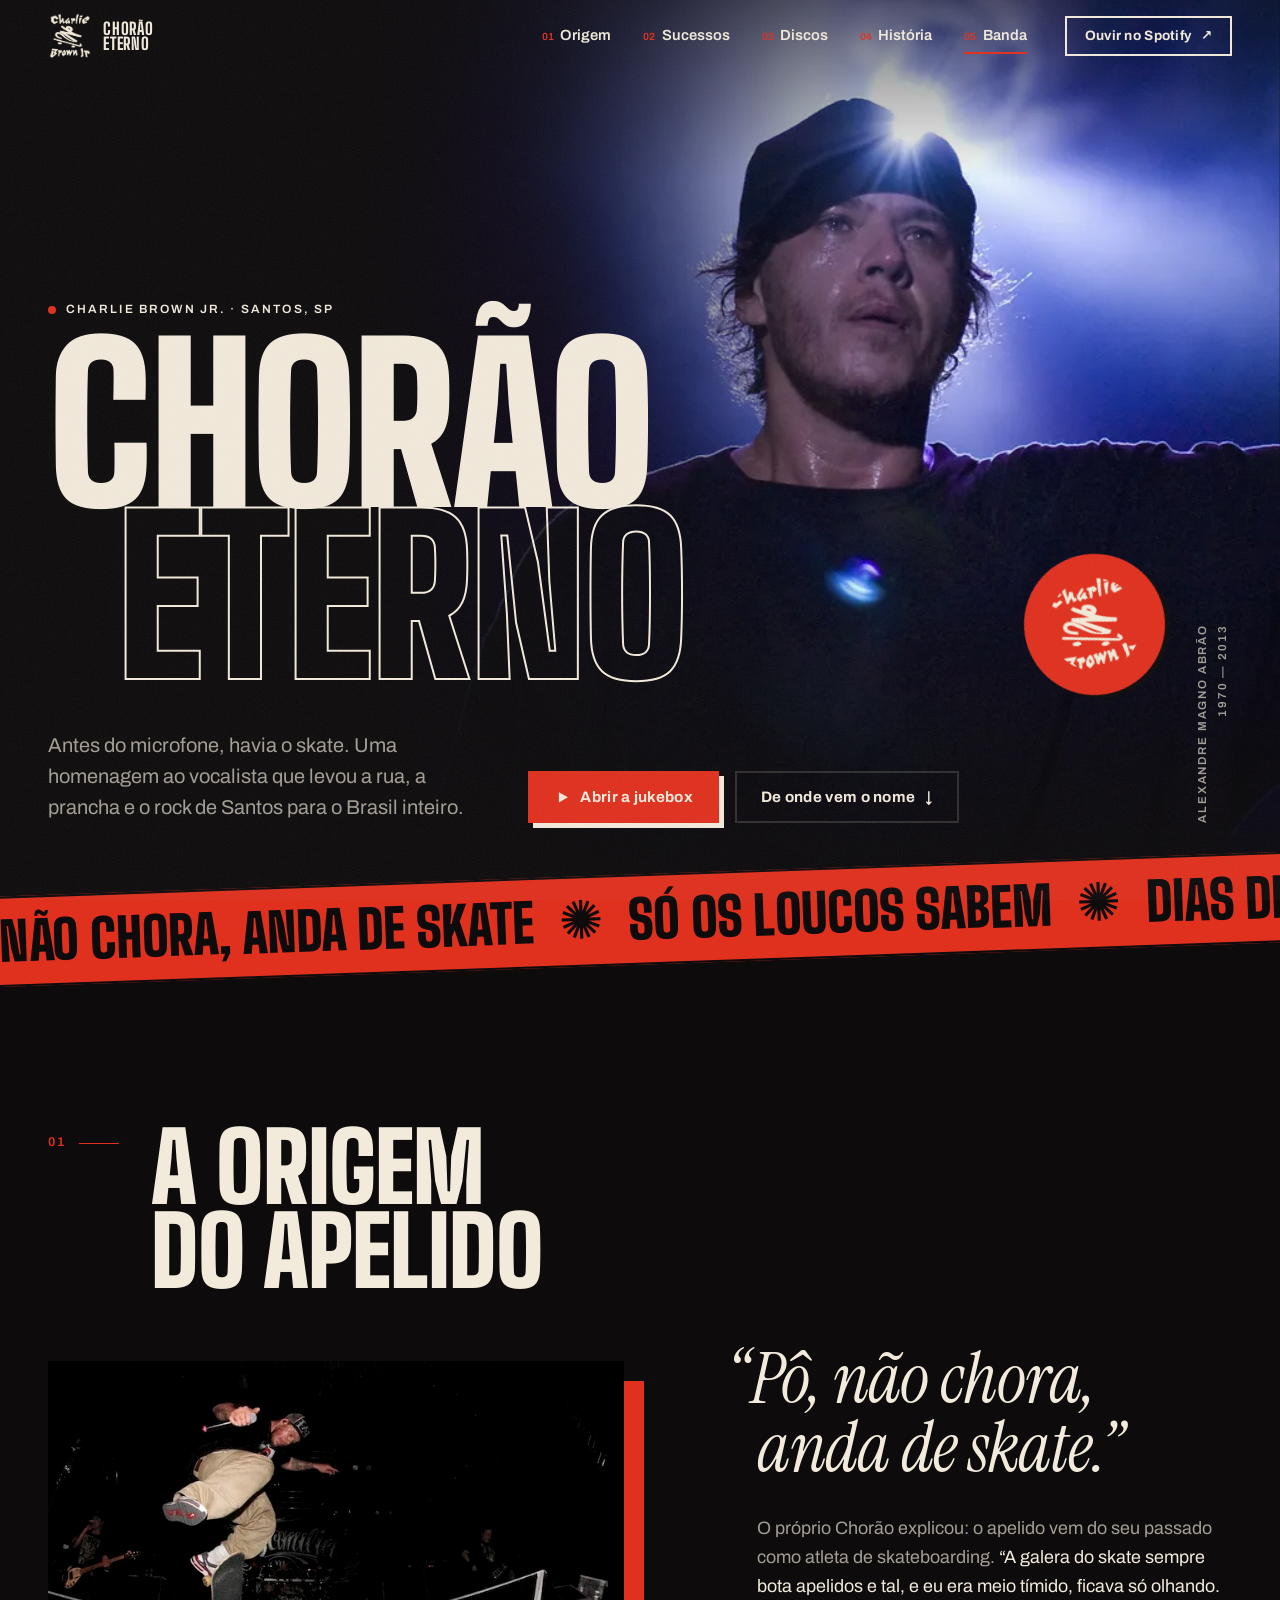
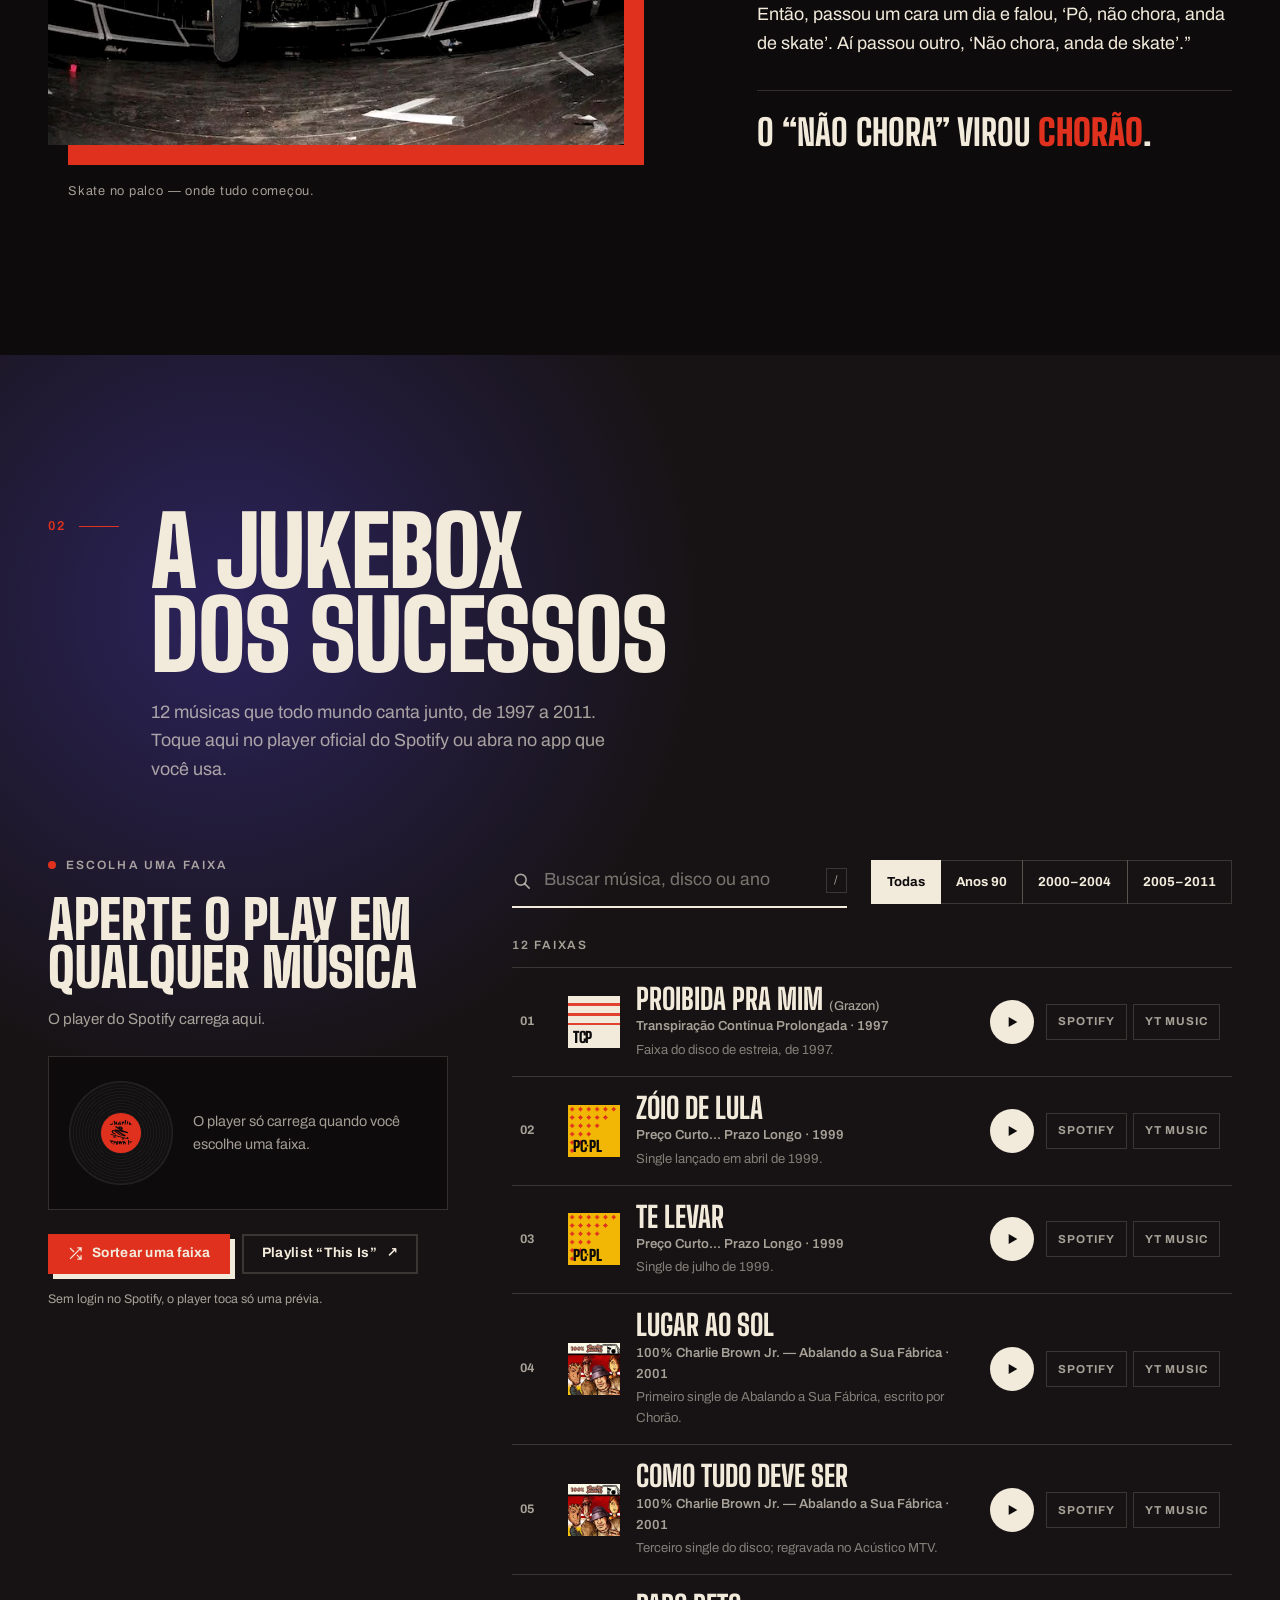
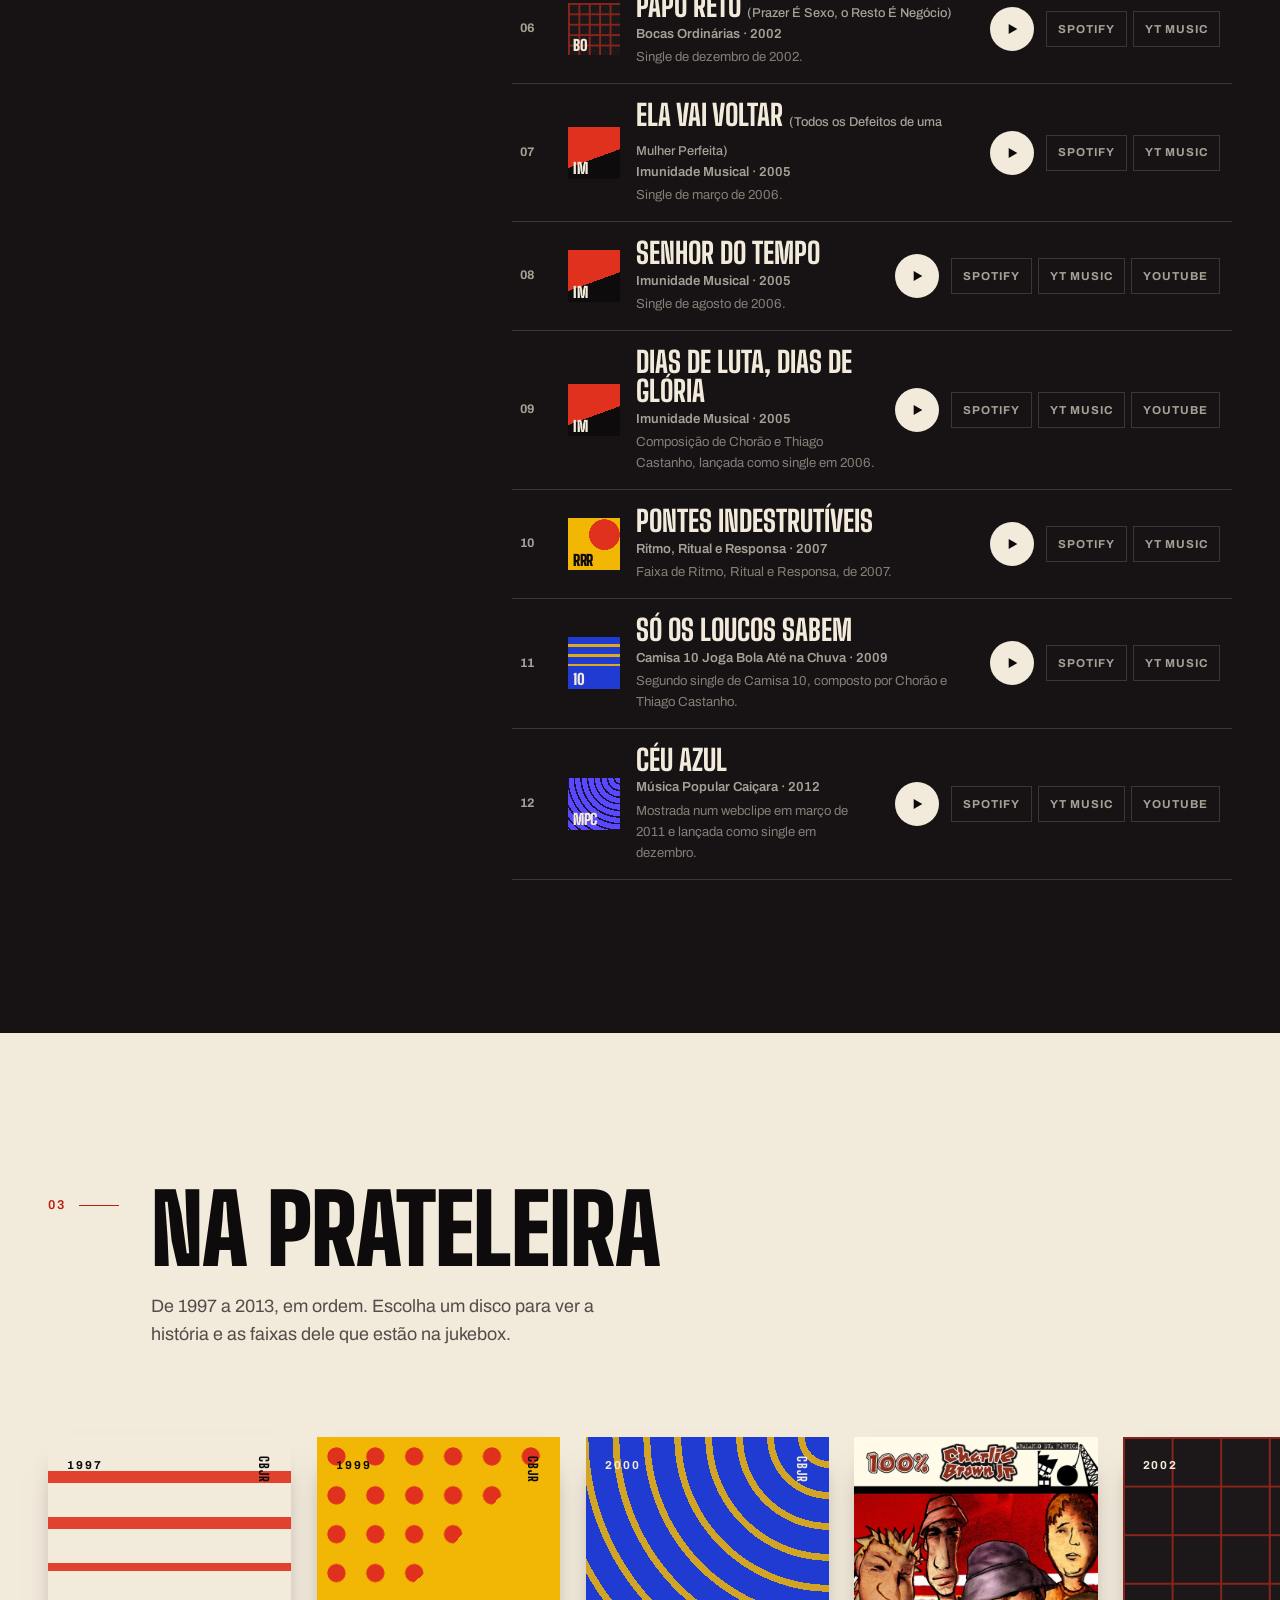
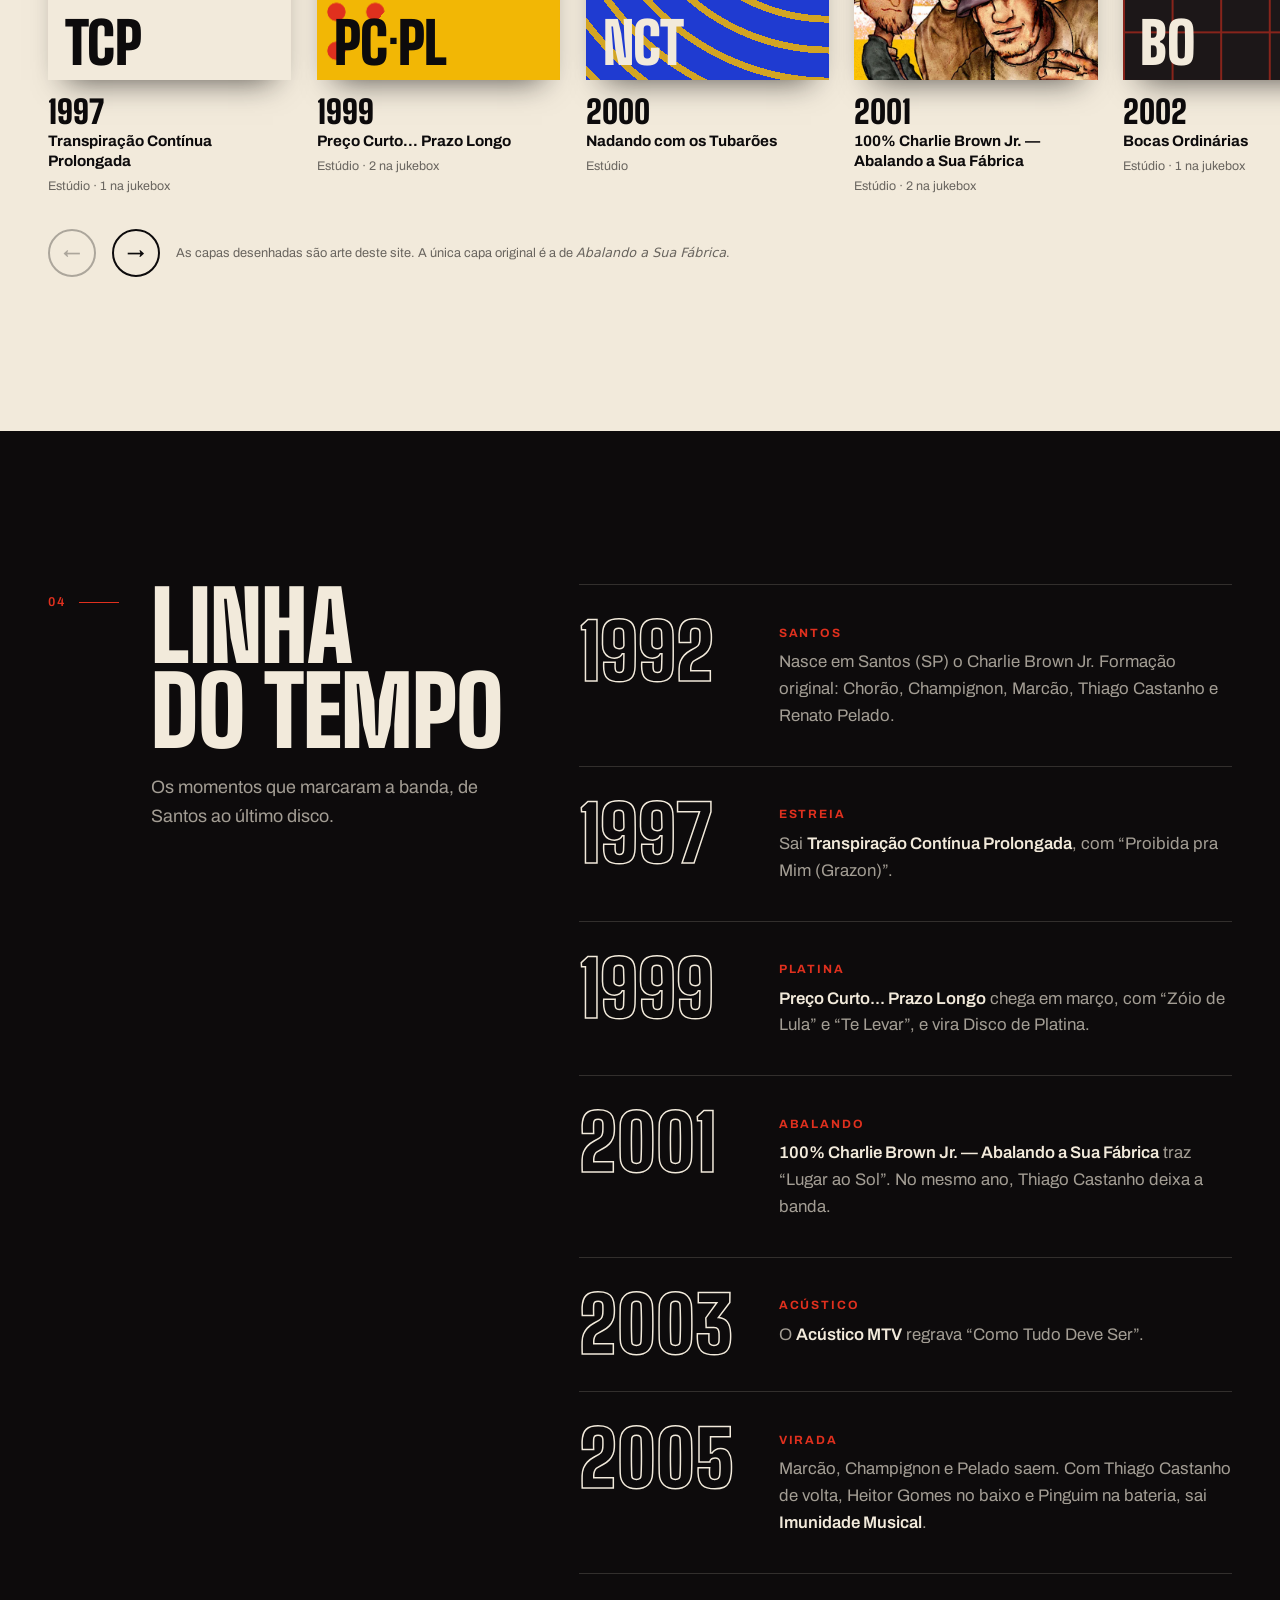
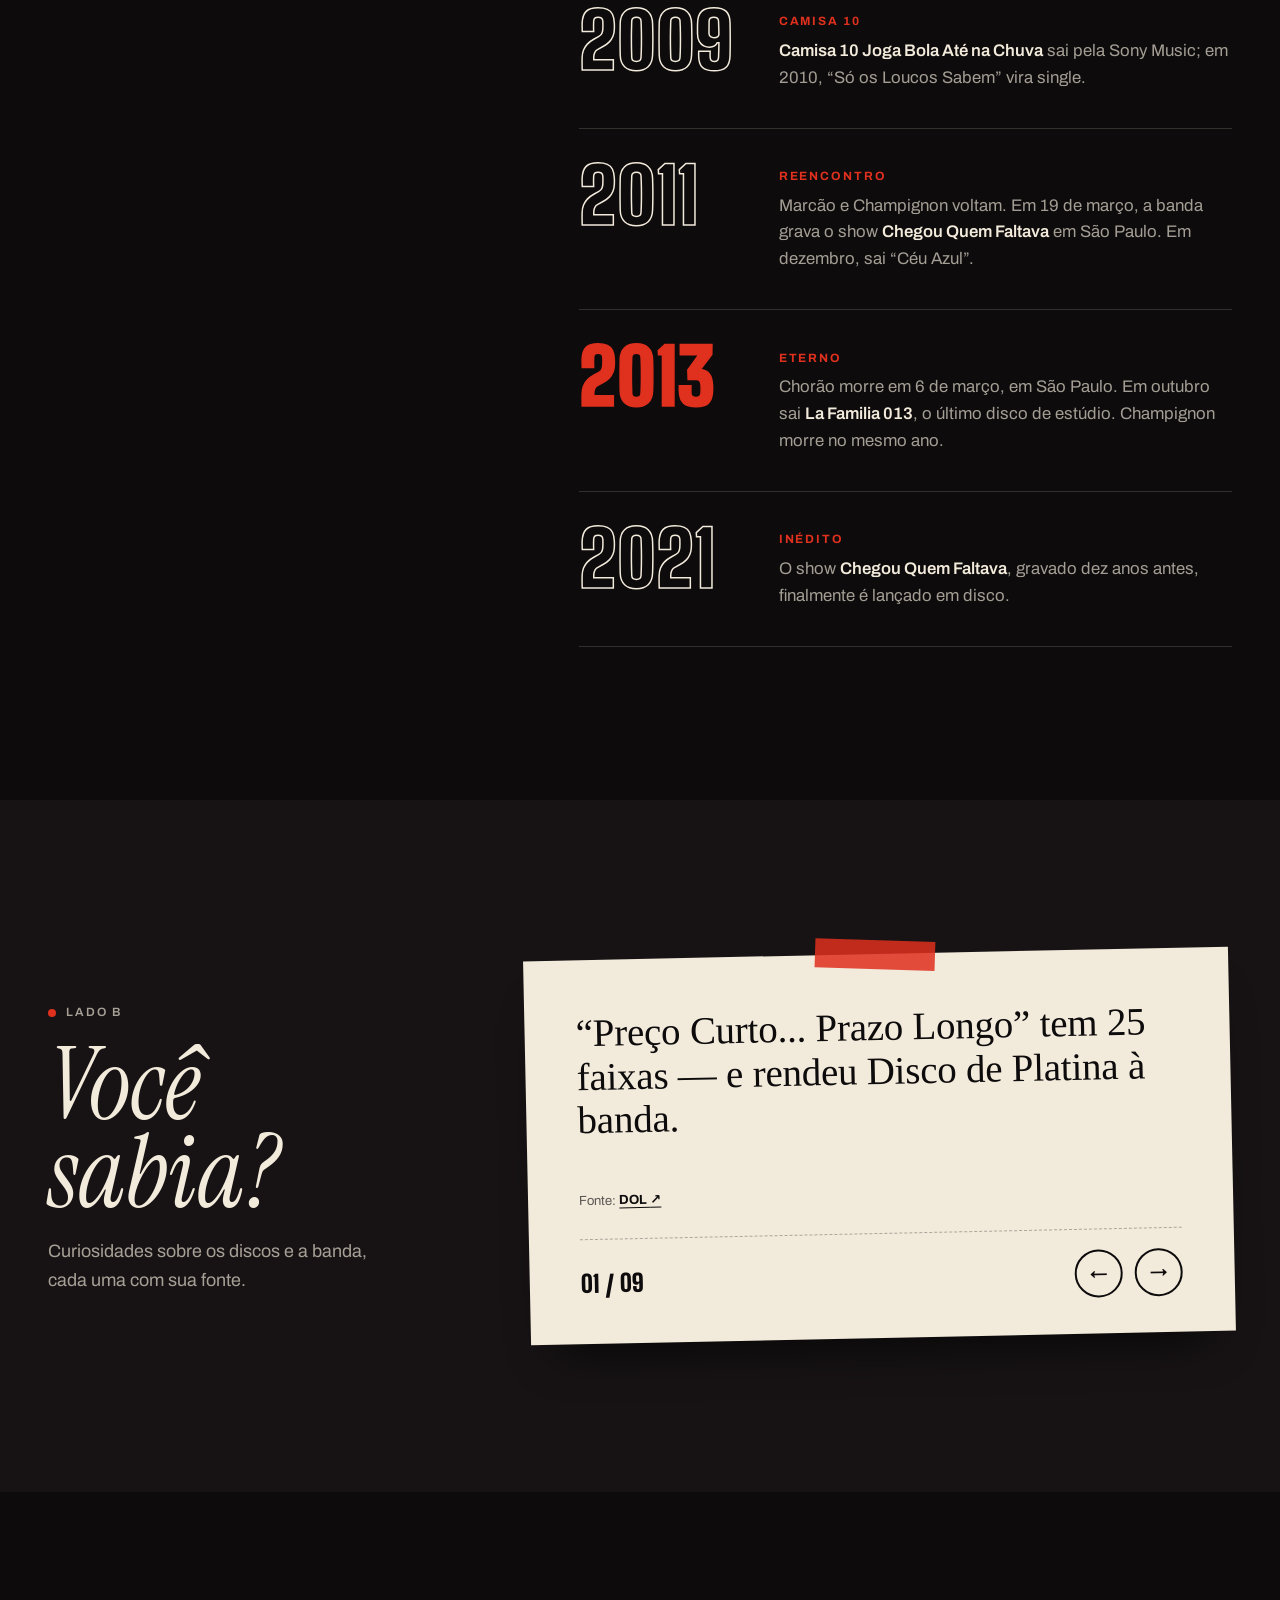
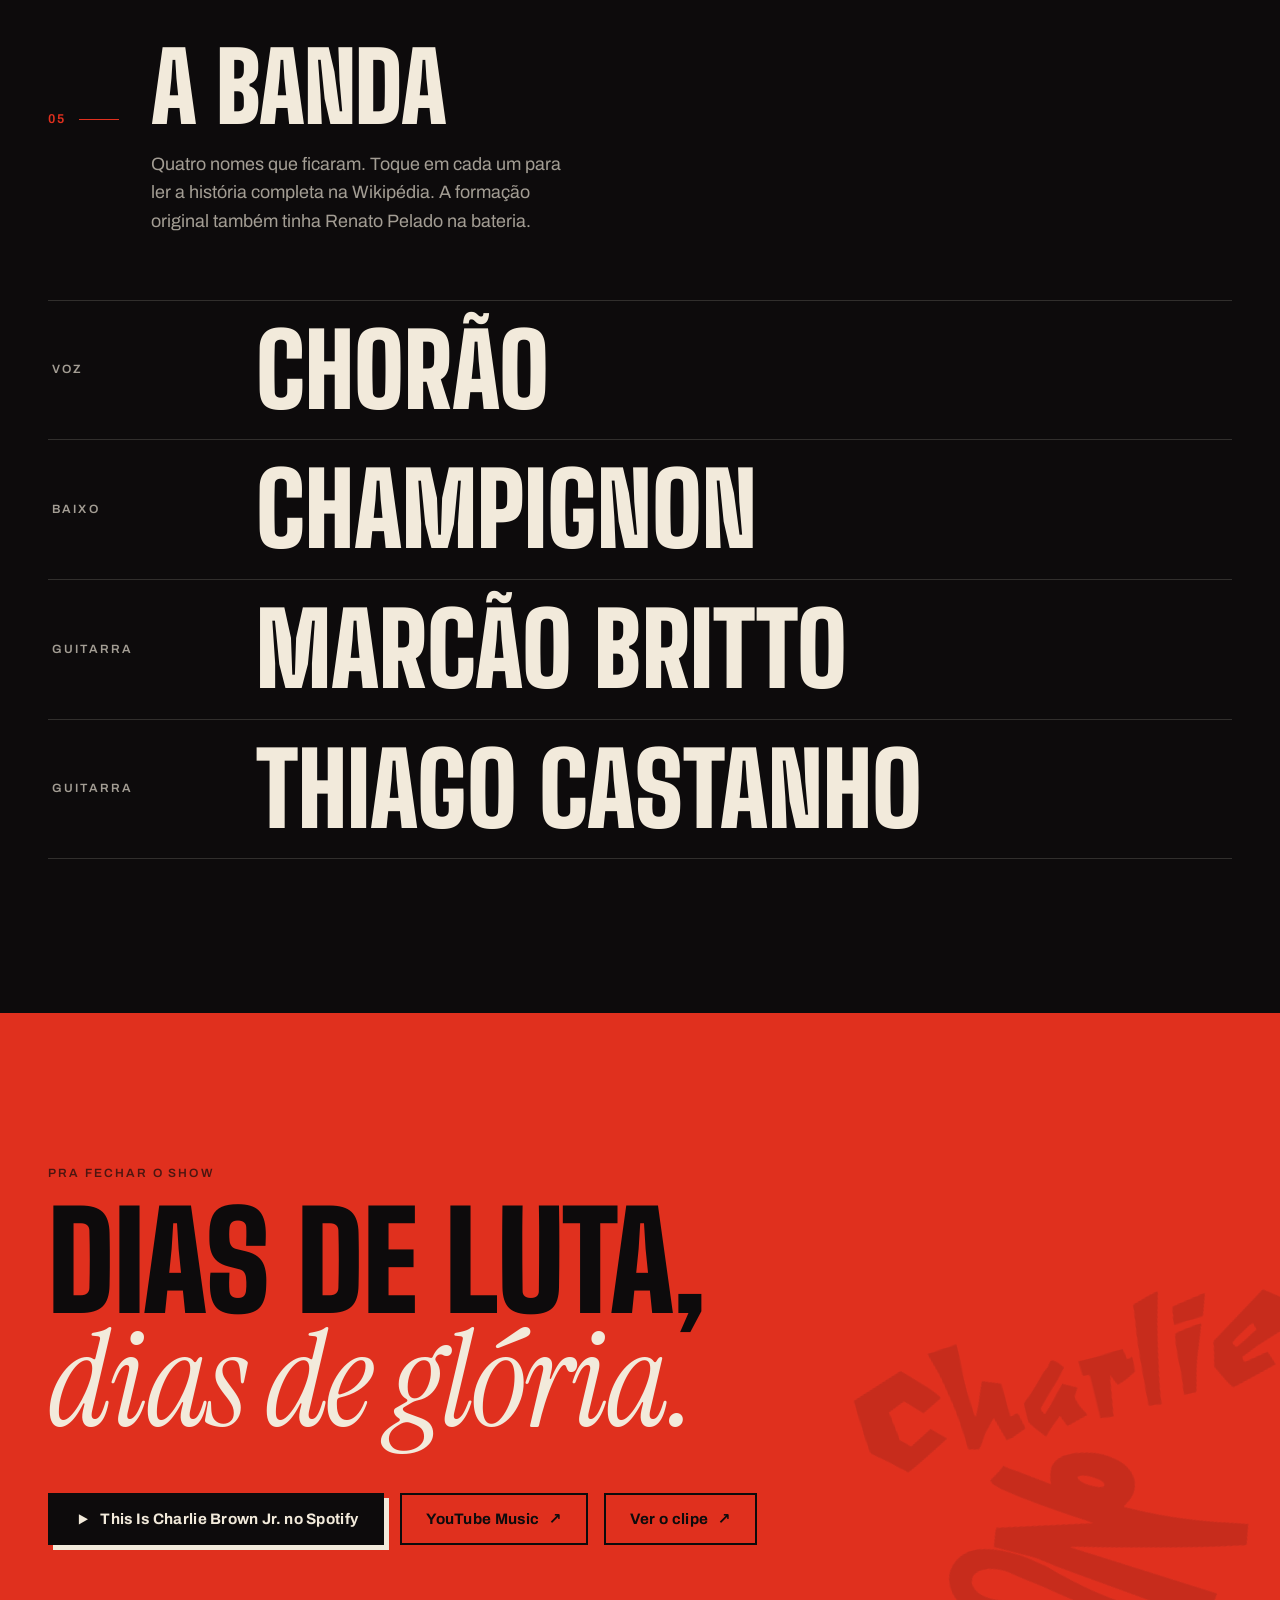
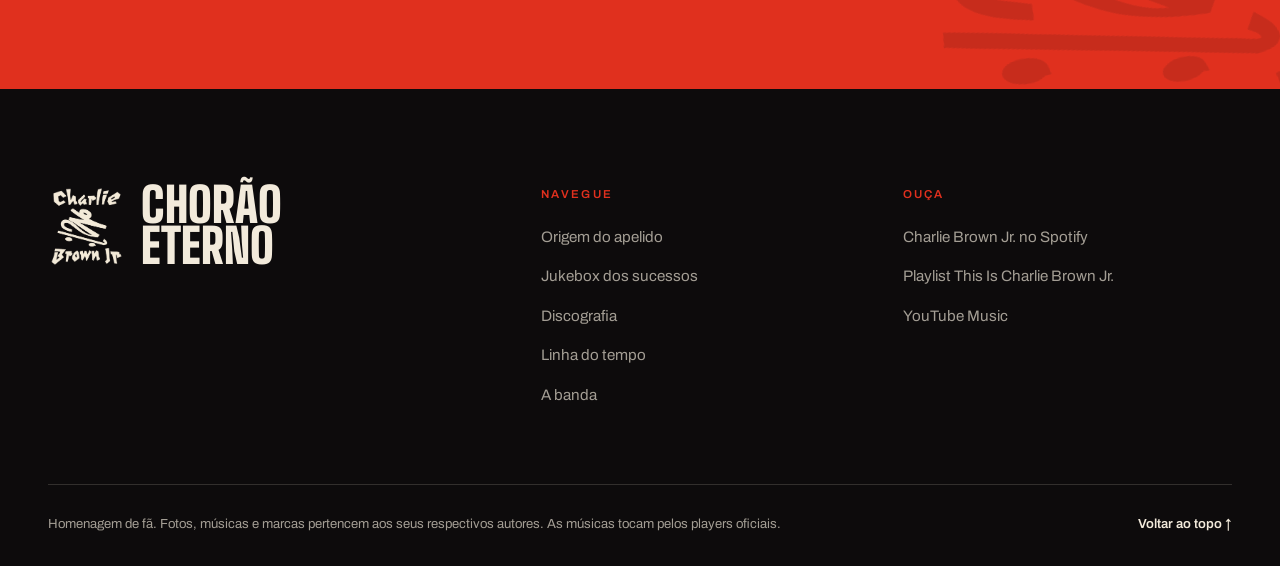
==== commit cb707951: "Remove o orçamento e transforma o site num guia musical do CBJR - Remove a página de orçamento, seus" ====
--- a/index.html
+++ b/index.html
@@ -3,12 +3,12 @@
 <head>
     <meta charset="UTF-8">
     <meta name="viewport" content="width=device-width, initial-scale=1.0">
-    <title>Chorão Eterno — homenagem a Chorão e ao Charlie Brown Jr.</title>
-    <meta name="description" content="Uma homenagem de fã a Chorão e ao Charlie Brown Jr.: a origem do apelido no skate, as músicas e a formação da banda.">
+    <title>Chorão Eterno — Charlie Brown Jr.: sucessos, discos e história</title>
+    <meta name="description" content="Uma homenagem de fã a Chorão e ao Charlie Brown Jr.: os maiores sucessos para ouvir no Spotify e no YouTube Music, a discografia, a linha do tempo e curiosidades da banda.">
     <meta name="theme-color" content="#0d0b0c">
     <meta property="og:type" content="website">
     <meta property="og:title" content="Chorão Eterno">
-    <meta property="og:description" content="“Não chora, anda de skate.” Uma homenagem a Chorão e ao Charlie Brown Jr.">
+    <meta property="og:description" content="“Não chora, anda de skate.” Os sucessos, os discos e a história do Charlie Brown Jr.">
     <meta property="og:image" content="assets/img/og-chorao-eterno.jpg">
     <link rel="icon" type="image/png" href="assets/img/favicon.png">
     <link rel="apple-touch-icon" href="assets/img/apple-touch-icon.png">
@@ -28,7 +28,7 @@
 
     <header class="site-header" data-header>
         <div class="site-header__inner">
-            <a class="brand" href="index.html" aria-label="Chorão Eterno — início">
+            <a class="brand" href="#conteudo" aria-label="Chorão Eterno — início">
                 <img src="assets/img/cbjr-logo-cream.png" alt="" width="44" height="44">
                 <span class="brand__name">Chorão<br>Eterno</span>
             </a>
@@ -41,10 +41,14 @@
             <nav class="nav" id="menu" aria-label="Principal" data-menu>
                 <ul class="nav__list">
                     <li><a href="#origem"><span class="nav__num">01</span>Origem</a></li>
-                    <li><a href="#som"><span class="nav__num">02</span>Som</a></li>
-                    <li><a href="#banda"><span class="nav__num">03</span>Banda</a></li>
+                    <li><a href="#sucessos"><span class="nav__num">02</span>Sucessos</a></li>
+                    <li><a href="#discos"><span class="nav__num">03</span>Discos</a></li>
+                    <li><a href="#historia"><span class="nav__num">04</span>História</a></li>
+                    <li><a href="#banda"><span class="nav__num">05</span>Banda</a></li>
                 </ul>
-                <a class="btn btn--small btn--outline" href="assets/pages/CBJR.html">Orçamento</a>
+                <a class="btn btn--small btn--outline" href="https://open.spotify.com/playlist/37i9dQZF1DZ06evO0LuyqI" target="_blank" rel="noopener">
+                    Ouvir no Spotify <span aria-hidden="true">↗</span>
+                </a>
             </nav>
         </div>
     </header>
@@ -79,9 +83,9 @@
                         que levou a rua, a prancha e o rock de Santos para o Brasil inteiro.
                     </p>
                     <div class="hero__actions">
-                        <a class="btn btn--primary" href="#som" data-play-jump>
+                        <a class="btn btn--primary" href="#sucessos">
                             <svg class="btn__icon" viewBox="0 0 24 24" aria-hidden="true"><path d="M7 4.5v15l13-7.5z" fill="currentColor"/></svg>
-                            Ouvir “Proibida pra Mim”
+                            Abrir a jukebox
                         </a>
                         <a class="btn btn--ghost" href="#origem">De onde vem o nome <span aria-hidden="true">↓</span></a>
                     </div>
@@ -96,15 +100,15 @@
         <div class="marquee" aria-hidden="true">
             <div class="marquee__track">
                 <span>Não chora, anda de skate</span><span class="marquee__star">✺</span>
+                <span>Só os loucos sabem</span><span class="marquee__star">✺</span>
+                <span>Dias de luta, dias de glória</span><span class="marquee__star">✺</span>
                 <span>Não chora, anda de skate</span><span class="marquee__star">✺</span>
-                <span>Não chora, anda de skate</span><span class="marquee__star">✺</span>
-                <span>Não chora, anda de skate</span><span class="marquee__star">✺</span>
-                <span>Não chora, anda de skate</span><span class="marquee__star">✺</span>
-                <span>Não chora, anda de skate</span><span class="marquee__star">✺</span>
+                <span>Só os loucos sabem</span><span class="marquee__star">✺</span>
+                <span>Dias de luta, dias de glória</span><span class="marquee__star">✺</span>
             </div>
         </div>
 
-        <!-- ORIGEM -->
+        <!-- 01 ORIGEM -->
         <section class="origin section" id="origem" aria-labelledby="origem-title">
             <div class="container origin__grid">
                 <header class="section-head origin__head" data-reveal>
@@ -138,98 +142,682 @@
             </div>
         </section>
 
-        <!-- SOM -->
-        <section class="sound section" id="som" aria-labelledby="som-title">
-            <div class="sound__glow" aria-hidden="true"></div>
+        <!-- 02 SUCESSOS / JUKEBOX -->
+        <section class="hits section" id="sucessos" aria-labelledby="sucessos-title">
+            <div class="hits__glow" aria-hidden="true"></div>
             <div class="container">
-                <header class="section-head" data-reveal>
+                <header class="section-head hits__head" data-reveal>
                     <p class="section-head__num">02</p>
-                    <h2 class="section-head__title" id="som-title">Aumenta o som</h2>
+                    <h2 class="section-head__title" id="sucessos-title">A jukebox<br>dos sucessos</h2>
+                    <p class="hits__intro">
+                        12 músicas que todo mundo canta junto, de 1997 a 2011.
+                        Toque aqui no player oficial do Spotify ou abra no app que você usa.
+                    </p>
                 </header>
 
-                <div class="sound__grid">
-                    <div class="record" data-reveal data-record>
-                        <div class="record__disc" aria-hidden="true">
-                            <img class="record__label" src="assets/img/cbjr-logo-ink.png" alt="" width="431" height="431" loading="lazy">
-                        </div>
-                        <a class="record__sleeve" href="https://www.youtube.com/watch?v=1JtPSIppxSA" target="_blank" rel="noopener">
-                            <picture>
-                                <source type="image/webp" srcset="assets/img/abalando-sua-fabrica.webp">
-                                <img src="assets/img/abalando-sua-fabrica.jpg" width="640" height="640" loading="lazy"
-                                     alt="Capa do álbum “100% Charlie Brown Jr. — Abalando a Sua Fábrica”, com os integrantes ilustrados sobre listras vermelhas e amarelas.">
-                            </picture>
-                            <span class="record__cta">Assistir no YouTube <span aria-hidden="true">↗</span></span>
-                        </a>
-                    </div>
-
-                    <div class="sound__side">
-                        <div class="player" data-player data-reveal>
-                            <p class="eyebrow"><span class="dot dot--live" aria-hidden="true"></span>Faixa no site</p>
-                            <h3 class="player__title">Proibida pra Mim</h3>
-                            <p class="player__artist">Charlie Brown Jr.</p>
-
-                            <audio class="player__audio" controls preload="metadata" src="assets/audio/proibida-pra-mim.mp3" data-audio>
-                                Seu navegador não suporta áudio. <a href="assets/audio/proibida-pra-mim.mp3">Baixe a faixa</a>.
-                            </audio>
-
-                            <div class="player__ui" hidden data-player-ui>
-                                <button class="player__play" type="button" aria-label="Tocar" data-play>
-                                    <svg class="icon-play" viewBox="0 0 24 24" aria-hidden="true"><path d="M7 4.5v15l13-7.5z" fill="currentColor"/></svg>
-                                    <svg class="icon-pause" viewBox="0 0 24 24" aria-hidden="true"><path d="M6 4.5h4.2v15H6zm7.8 0H18v15h-4.2z" fill="currentColor"/></svg>
-                                </button>
-                                <div class="player__track">
-                                    <input class="player__range" type="range" min="0" max="100" step="0.1" value="0"
-                                           aria-label="Posição da música" data-seek>
-                                    <div class="player__times">
-                                        <span data-current>0:00</span>
-                                        <span data-duration>--:--</span>
+                <div class="jukebox" data-jukebox>
+                    <aside class="deck" aria-label="Player">
+                        <div class="deck__sticky">
+                            <p class="eyebrow"><span class="dot dot--live" aria-hidden="true"></span><span data-deck-status>Escolha uma faixa</span></p>
+                            <p class="deck__title" data-deck-title>Aperte o play em qualquer música</p>
+                            <p class="deck__meta" data-deck-meta>O player do Spotify carrega aqui.</p>
+
+                            <div class="deck__screen" data-deck-screen>
+                                <div class="deck__placeholder" data-deck-placeholder>
+                                    <div class="deck__vinyl" aria-hidden="true">
+                                        <img src="assets/img/cbjr-logo-ink.png" alt="" width="431" height="431" loading="lazy">
                                     </div>
+                                    <p>O player só carrega quando você escolhe uma faixa.</p>
                                 </div>
                             </div>
-                            <div class="player__bars" aria-hidden="true">
-                                <span></span><span></span><span></span><span></span><span></span><span></span><span></span><span></span><span></span><span></span><span></span><span></span>
+
+                            <div class="deck__controls">
+                                <button class="btn btn--primary btn--small" type="button" data-shuffle>
+                                    <svg class="btn__icon" viewBox="0 0 24 24" aria-hidden="true"><path d="M16 3h5v5M4 20 21 3M21 16v5h-5M15 15l6 6M4 4l5 5" fill="none" stroke="currentColor" stroke-width="2" stroke-linecap="square"/></svg>
+                                    Sortear uma faixa
+                                </button>
+                                <a class="btn btn--ghost btn--small" href="https://open.spotify.com/playlist/37i9dQZF1DZ06evO0LuyqI" target="_blank" rel="noopener">
+                                    Playlist “This Is” <span aria-hidden="true">↗</span>
+                                </a>
                             </div>
-                        </div>
-
-                        <div class="setlist" data-reveal>
-                            <div class="setlist__tape" aria-hidden="true"></div>
-                            <p class="setlist__label">Setlist <span>— assista no YouTube</span></p>
-                            <ol class="setlist__list">
-                                <li>
-                                    <a href="https://www.youtube.com/watch?v=423K3pipX3c" target="_blank" rel="noopener">
-                                        <span class="setlist__n">01</span>
-                                        <span class="setlist__song">Dias de Luta, Dias de Glória</span>
-                                        <span class="setlist__go" aria-hidden="true">↗</span>
-                                    </a>
-                                </li>
-                                <li>
-                                    <a href="https://www.youtube.com/watch?v=DzhwydXmtH4" target="_blank" rel="noopener">
-                                        <span class="setlist__n">02</span>
-                                        <span class="setlist__song">Céu Azul</span>
-                                        <span class="setlist__go" aria-hidden="true">↗</span>
-                                    </a>
-                                </li>
-                                <li>
-                                    <a href="https://www.youtube.com/watch?v=vMMrM6XH0HM" target="_blank" rel="noopener">
-                                        <span class="setlist__n">03</span>
-                                        <span class="setlist__song">Senhor do Tempo</span>
-                                        <span class="setlist__go" aria-hidden="true">↗</span>
-                                    </a>
-                                </li>
-                            </ol>
-                        </div>
+                            <p class="deck__hint">Sem login no Spotify, o player toca só uma prévia.</p>
+                        </div>
+                    </aside>
+
+                    <div class="crate">
+                        <div class="crate__tools" role="search">
+                            <label class="search" for="busca">
+                                <span class="visually-hidden">Buscar música ou disco</span>
+                                <svg viewBox="0 0 24 24" aria-hidden="true"><circle cx="10.5" cy="10.5" r="6.5" fill="none" stroke="currentColor" stroke-width="2"/><path d="m15.5 15.5 5 5" stroke="currentColor" stroke-width="2" stroke-linecap="square"/></svg>
+                                <input id="busca" type="search" placeholder="Buscar música, disco ou ano" autocomplete="off" data-search>
+                                <kbd aria-hidden="true">/</kbd>
+                            </label>
+                            <div class="filters" role="group" aria-label="Filtrar por época">
+                                <button type="button" class="filter" aria-pressed="true" data-filter="all">Todas</button>
+                                <button type="button" class="filter" aria-pressed="false" data-filter="90">Anos 90</button>
+                                <button type="button" class="filter" aria-pressed="false" data-filter="00">2000–2004</button>
+                                <button type="button" class="filter" aria-pressed="false" data-filter="05">2005–2011</button>
+                            </div>
+                        </div>
+
+                        <p class="crate__count" aria-live="polite" data-count>12 faixas</p>
+
+                        <ol class="tracks" data-tracks>
+                        <li class="track" data-era="90" data-album="tcp" data-search="proibida pra mim transpiração contínua prolongada 1997" data-title="Proibida pra Mim (Grazon)" data-spotify="4rcHM1aiUbY01W2FhtaYUq" data-meta="Transpiração Contínua Prolongada · 1997">
+                            <span class="track__n">01</span>
+                            <span class="cover cover--mini" data-color="paper" data-motif="stripes" aria-hidden="true"><span class="cover__year">1997</span><span class="cover__short">TCP</span><span class="cover__brand">CBJR</span></span>
+                            <span class="track__info">
+                                <span class="track__title">Proibida pra Mim <span class="track__sub">(Grazon)</span></span>
+                                <span class="track__meta">Transpiração Contínua Prolongada · 1997</span>
+                                <span class="track__note">Faixa do disco de estreia, de 1997.</span>
+                            </span>
+                            <span class="track__actions">
+                                <button class="track__play" type="button" data-play-track aria-label="Tocar Proibida pra Mim no player">
+                                    <svg viewBox="0 0 24 24" aria-hidden="true"><path d="M7 4.5v15l13-7.5z" fill="currentColor"/></svg>
+                                </button>
+                                <a class="chip-link" href="https://open.spotify.com/track/4rcHM1aiUbY01W2FhtaYUq" target="_blank" rel="noopener" aria-label="Abrir Proibida pra Mim no Spotify">Spotify</a>
+                                <a class="chip-link" href="https://music.youtube.com/search?q=Charlie+Brown+Jr.+Proibida+pra+Mim" target="_blank" rel="noopener" aria-label="Buscar Proibida pra Mim no YouTube Music">YT Music</a>
+                                
+                            </span>
+                        </li>
+                        <li class="track" data-era="90" data-album="pcpl" data-search="zóio de lula preço curto... prazo longo 1999" data-title="Zóio de Lula" data-spotify="4Ych2mKr2wwAFF2m4fp1Gk" data-meta="Preço Curto... Prazo Longo · 1999">
+                            <span class="track__n">02</span>
+                            <span class="cover cover--mini" data-color="yellow" data-motif="dots" aria-hidden="true"><span class="cover__year">1999</span><span class="cover__short">PC·PL</span><span class="cover__brand">CBJR</span></span>
+                            <span class="track__info">
+                                <span class="track__title">Zóio de Lula</span>
+                                <span class="track__meta">Preço Curto... Prazo Longo · 1999</span>
+                                <span class="track__note">Single lançado em abril de 1999.</span>
+                            </span>
+                            <span class="track__actions">
+                                <button class="track__play" type="button" data-play-track aria-label="Tocar Zóio de Lula no player">
+                                    <svg viewBox="0 0 24 24" aria-hidden="true"><path d="M7 4.5v15l13-7.5z" fill="currentColor"/></svg>
+                                </button>
+                                <a class="chip-link" href="https://open.spotify.com/track/4Ych2mKr2wwAFF2m4fp1Gk" target="_blank" rel="noopener" aria-label="Abrir Zóio de Lula no Spotify">Spotify</a>
+                                <a class="chip-link" href="https://music.youtube.com/search?q=Charlie+Brown+Jr.+Z%C3%B3io+de+Lula" target="_blank" rel="noopener" aria-label="Buscar Zóio de Lula no YouTube Music">YT Music</a>
+                                
+                            </span>
+                        </li>
+                        <li class="track" data-era="90" data-album="pcpl" data-search="te levar preço curto... prazo longo 1999" data-title="Te Levar" data-spotify="4ErBtW0hpPjHRuvwcdRwRE" data-note="ao vivo" data-meta="Preço Curto... Prazo Longo · 1999">
+                            <span class="track__n">03</span>
+                            <span class="cover cover--mini" data-color="yellow" data-motif="dots" aria-hidden="true"><span class="cover__year">1999</span><span class="cover__short">PC·PL</span><span class="cover__brand">CBJR</span></span>
+                            <span class="track__info">
+                                <span class="track__title">Te Levar</span>
+                                <span class="track__meta">Preço Curto... Prazo Longo · 1999</span>
+                                <span class="track__note">Single de julho de 1999.</span>
+                            </span>
+                            <span class="track__actions">
+                                <button class="track__play" type="button" data-play-track aria-label="Tocar Te Levar no player">
+                                    <svg viewBox="0 0 24 24" aria-hidden="true"><path d="M7 4.5v15l13-7.5z" fill="currentColor"/></svg>
+                                </button>
+                                <a class="chip-link" href="https://open.spotify.com/track/4ErBtW0hpPjHRuvwcdRwRE" target="_blank" rel="noopener" aria-label="Abrir Te Levar no Spotify">Spotify</a>
+                                <a class="chip-link" href="https://music.youtube.com/search?q=Charlie+Brown+Jr.+Te+Levar" target="_blank" rel="noopener" aria-label="Buscar Te Levar no YouTube Music">YT Music</a>
+                                
+                            </span>
+                        </li>
+                        <li class="track" data-era="00" data-album="abalando" data-search="lugar ao sol 100% charlie brown jr. — abalando a sua fábrica 2001" data-title="Lugar ao Sol" data-spotify="3rq9gwXK19ta2Olod4ssWN" data-meta="100% Charlie Brown Jr. — Abalando a Sua Fábrica · 2001">
+                            <span class="track__n">04</span>
+                            <span class="cover cover--photo cover--mini" aria-hidden="true"><img src="assets/img/abalando-sua-fabrica-thumb.webp" alt="" width="640" height="640" decoding="async"></span>
+                            <span class="track__info">
+                                <span class="track__title">Lugar ao Sol</span>
+                                <span class="track__meta">100% Charlie Brown Jr. — Abalando a Sua Fábrica · 2001</span>
+                                <span class="track__note">Primeiro single de Abalando a Sua Fábrica, escrito por Chorão.</span>
+                            </span>
+                            <span class="track__actions">
+                                <button class="track__play" type="button" data-play-track aria-label="Tocar Lugar ao Sol no player">
+                                    <svg viewBox="0 0 24 24" aria-hidden="true"><path d="M7 4.5v15l13-7.5z" fill="currentColor"/></svg>
+                                </button>
+                                <a class="chip-link" href="https://open.spotify.com/track/3rq9gwXK19ta2Olod4ssWN" target="_blank" rel="noopener" aria-label="Abrir Lugar ao Sol no Spotify">Spotify</a>
+                                <a class="chip-link" href="https://music.youtube.com/search?q=Charlie+Brown+Jr.+Lugar+ao+Sol" target="_blank" rel="noopener" aria-label="Buscar Lugar ao Sol no YouTube Music">YT Music</a>
+                                
+                            </span>
+                        </li>
+                        <li class="track" data-era="00" data-album="abalando" data-search="como tudo deve ser 100% charlie brown jr. — abalando a sua fábrica 2001" data-title="Como Tudo Deve Ser" data-spotify="3QI5bIozef0HZ1kJnA2RdT" data-meta="100% Charlie Brown Jr. — Abalando a Sua Fábrica · 2001">
+                            <span class="track__n">05</span>
+                            <span class="cover cover--photo cover--mini" aria-hidden="true"><img src="assets/img/abalando-sua-fabrica-thumb.webp" alt="" width="640" height="640" decoding="async"></span>
+                            <span class="track__info">
+                                <span class="track__title">Como Tudo Deve Ser</span>
+                                <span class="track__meta">100% Charlie Brown Jr. — Abalando a Sua Fábrica · 2001</span>
+                                <span class="track__note">Terceiro single do disco; regravada no Acústico MTV.</span>
+                            </span>
+                            <span class="track__actions">
+                                <button class="track__play" type="button" data-play-track aria-label="Tocar Como Tudo Deve Ser no player">
+                                    <svg viewBox="0 0 24 24" aria-hidden="true"><path d="M7 4.5v15l13-7.5z" fill="currentColor"/></svg>
+                                </button>
+                                <a class="chip-link" href="https://open.spotify.com/track/3QI5bIozef0HZ1kJnA2RdT" target="_blank" rel="noopener" aria-label="Abrir Como Tudo Deve Ser no Spotify">Spotify</a>
+                                <a class="chip-link" href="https://music.youtube.com/search?q=Charlie+Brown+Jr.+Como+Tudo+Deve+Ser" target="_blank" rel="noopener" aria-label="Buscar Como Tudo Deve Ser no YouTube Music">YT Music</a>
+                                
+                            </span>
+                        </li>
+                        <li class="track" data-era="00" data-album="bocas" data-search="papo reto bocas ordinárias 2002" data-title="Papo Reto (Prazer É Sexo, o Resto É Negócio)" data-spotify="3sNRbKKAJg1XY7WClcSlV8" data-meta="Bocas Ordinárias · 2002">
+                            <span class="track__n">06</span>
+                            <span class="cover cover--mini" data-color="ink" data-motif="grid" aria-hidden="true"><span class="cover__year">2002</span><span class="cover__short">BO</span><span class="cover__brand">CBJR</span></span>
+                            <span class="track__info">
+                                <span class="track__title">Papo Reto <span class="track__sub">(Prazer É Sexo, o Resto É Negócio)</span></span>
+                                <span class="track__meta">Bocas Ordinárias · 2002</span>
+                                <span class="track__note">Single de dezembro de 2002.</span>
+                            </span>
+                            <span class="track__actions">
+                                <button class="track__play" type="button" data-play-track aria-label="Tocar Papo Reto no player">
+                                    <svg viewBox="0 0 24 24" aria-hidden="true"><path d="M7 4.5v15l13-7.5z" fill="currentColor"/></svg>
+                                </button>
+                                <a class="chip-link" href="https://open.spotify.com/track/3sNRbKKAJg1XY7WClcSlV8" target="_blank" rel="noopener" aria-label="Abrir Papo Reto no Spotify">Spotify</a>
+                                <a class="chip-link" href="https://music.youtube.com/search?q=Charlie+Brown+Jr.+Papo+Reto" target="_blank" rel="noopener" aria-label="Buscar Papo Reto no YouTube Music">YT Music</a>
+                                
+                            </span>
+                        </li>
+                        <li class="track" data-era="05" data-album="imunidade" data-search="ela vai voltar imunidade musical 2005" data-title="Ela Vai Voltar (Todos os Defeitos de uma Mulher Perfeita)" data-spotify="2zZdkf8RNgCOMYW5ApLBOH" data-meta="Imunidade Musical · 2005">
+                            <span class="track__n">07</span>
+                            <span class="cover cover--mini" data-color="red" data-motif="split" aria-hidden="true"><span class="cover__year">2005</span><span class="cover__short">IM</span><span class="cover__brand">CBJR</span></span>
+                            <span class="track__info">
+                                <span class="track__title">Ela Vai Voltar <span class="track__sub">(Todos os Defeitos de uma Mulher Perfeita)</span></span>
+                                <span class="track__meta">Imunidade Musical · 2005</span>
+                                <span class="track__note">Single de março de 2006.</span>
+                            </span>
+                            <span class="track__actions">
+                                <button class="track__play" type="button" data-play-track aria-label="Tocar Ela Vai Voltar no player">
+                                    <svg viewBox="0 0 24 24" aria-hidden="true"><path d="M7 4.5v15l13-7.5z" fill="currentColor"/></svg>
+                                </button>
+                                <a class="chip-link" href="https://open.spotify.com/track/2zZdkf8RNgCOMYW5ApLBOH" target="_blank" rel="noopener" aria-label="Abrir Ela Vai Voltar no Spotify">Spotify</a>
+                                <a class="chip-link" href="https://music.youtube.com/search?q=Charlie+Brown+Jr.+Ela+Vai+Voltar" target="_blank" rel="noopener" aria-label="Buscar Ela Vai Voltar no YouTube Music">YT Music</a>
+                                
+                            </span>
+                        </li>
+                        <li class="track" data-era="05" data-album="imunidade" data-search="senhor do tempo imunidade musical 2005" data-title="Senhor do Tempo" data-spotify="5fgpFbshwc3HPwjwW01OU5" data-meta="Imunidade Musical · 2005">
+                            <span class="track__n">08</span>
+                            <span class="cover cover--mini" data-color="red" data-motif="split" aria-hidden="true"><span class="cover__year">2005</span><span class="cover__short">IM</span><span class="cover__brand">CBJR</span></span>
+                            <span class="track__info">
+                                <span class="track__title">Senhor do Tempo</span>
+                                <span class="track__meta">Imunidade Musical · 2005</span>
+                                <span class="track__note">Single de agosto de 2006.</span>
+                            </span>
+                            <span class="track__actions">
+                                <button class="track__play" type="button" data-play-track aria-label="Tocar Senhor do Tempo no player">
+                                    <svg viewBox="0 0 24 24" aria-hidden="true"><path d="M7 4.5v15l13-7.5z" fill="currentColor"/></svg>
+                                </button>
+                                <a class="chip-link" href="https://open.spotify.com/track/5fgpFbshwc3HPwjwW01OU5" target="_blank" rel="noopener" aria-label="Abrir Senhor do Tempo no Spotify">Spotify</a>
+                                <a class="chip-link" href="https://music.youtube.com/search?q=Charlie+Brown+Jr.+Senhor+do+Tempo" target="_blank" rel="noopener" aria-label="Buscar Senhor do Tempo no YouTube Music">YT Music</a>
+                                <a class="chip-link" href="https://www.youtube.com/watch?v=vMMrM6XH0HM" target="_blank" rel="noopener" aria-label="Assistir Senhor do Tempo no YouTube">YouTube</a>
+                            </span>
+                        </li>
+                        <li class="track" data-era="05" data-album="imunidade" data-search="dias de luta, dias de glória imunidade musical 2005" data-title="Dias de Luta, Dias de Glória" data-spotify="53hSOH8Szvdr2B5S6R4Y0A" data-meta="Imunidade Musical · 2005">
+                            <span class="track__n">09</span>
+                            <span class="cover cover--mini" data-color="red" data-motif="split" aria-hidden="true"><span class="cover__year">2005</span><span class="cover__short">IM</span><span class="cover__brand">CBJR</span></span>
+                            <span class="track__info">
+                                <span class="track__title">Dias de Luta, Dias de Glória</span>
+                                <span class="track__meta">Imunidade Musical · 2005</span>
+                                <span class="track__note">Composição de Chorão e Thiago Castanho, lançada como single em 2006.</span>
+                            </span>
+                            <span class="track__actions">
+                                <button class="track__play" type="button" data-play-track aria-label="Tocar Dias de Luta, Dias de Glória no player">
+                                    <svg viewBox="0 0 24 24" aria-hidden="true"><path d="M7 4.5v15l13-7.5z" fill="currentColor"/></svg>
+                                </button>
+                                <a class="chip-link" href="https://open.spotify.com/track/53hSOH8Szvdr2B5S6R4Y0A" target="_blank" rel="noopener" aria-label="Abrir Dias de Luta, Dias de Glória no Spotify">Spotify</a>
+                                <a class="chip-link" href="https://music.youtube.com/search?q=Charlie+Brown+Jr.+Dias+de+Luta%2C+Dias+de+Gl%C3%B3ria" target="_blank" rel="noopener" aria-label="Buscar Dias de Luta, Dias de Glória no YouTube Music">YT Music</a>
+                                <a class="chip-link" href="https://www.youtube.com/watch?v=423K3pipX3c" target="_blank" rel="noopener" aria-label="Assistir Dias de Luta, Dias de Glória no YouTube">YouTube</a>
+                            </span>
+                        </li>
+                        <li class="track" data-era="05" data-album="rrr" data-search="pontes indestrutíveis ritmo, ritual e responsa 2007" data-title="Pontes Indestrutíveis" data-spotify="5dMUxNs0HOZQgDoXaqwDY4" data-meta="Ritmo, Ritual e Responsa · 2007">
+                            <span class="track__n">10</span>
+                            <span class="cover cover--mini" data-color="yellow" data-motif="circle" aria-hidden="true"><span class="cover__year">2007</span><span class="cover__short">RRR</span><span class="cover__brand">CBJR</span></span>
+                            <span class="track__info">
+                                <span class="track__title">Pontes Indestrutíveis</span>
+                                <span class="track__meta">Ritmo, Ritual e Responsa · 2007</span>
+                                <span class="track__note">Faixa de Ritmo, Ritual e Responsa, de 2007.</span>
+                            </span>
+                            <span class="track__actions">
+                                <button class="track__play" type="button" data-play-track aria-label="Tocar Pontes Indestrutíveis no player">
+                                    <svg viewBox="0 0 24 24" aria-hidden="true"><path d="M7 4.5v15l13-7.5z" fill="currentColor"/></svg>
+                                </button>
+                                <a class="chip-link" href="https://open.spotify.com/track/5dMUxNs0HOZQgDoXaqwDY4" target="_blank" rel="noopener" aria-label="Abrir Pontes Indestrutíveis no Spotify">Spotify</a>
+                                <a class="chip-link" href="https://music.youtube.com/search?q=Charlie+Brown+Jr.+Pontes+Indestrut%C3%ADveis" target="_blank" rel="noopener" aria-label="Buscar Pontes Indestrutíveis no YouTube Music">YT Music</a>
+                                
+                            </span>
+                        </li>
+                        <li class="track" data-era="05" data-album="camisa10" data-search="só os loucos sabem camisa 10 joga bola até na chuva 2009" data-title="Só os Loucos Sabem" data-spotify="7p9tssmksnhQn9Jc12tQBL" data-meta="Camisa 10 Joga Bola Até na Chuva · 2009">
+                            <span class="track__n">11</span>
+                            <span class="cover cover--mini" data-color="blue" data-motif="stripes" aria-hidden="true"><span class="cover__year">2009</span><span class="cover__short">10</span><span class="cover__brand">CBJR</span></span>
+                            <span class="track__info">
+                                <span class="track__title">Só os Loucos Sabem</span>
+                                <span class="track__meta">Camisa 10 Joga Bola Até na Chuva · 2009</span>
+                                <span class="track__note">Segundo single de Camisa 10, composto por Chorão e Thiago Castanho.</span>
+                            </span>
+                            <span class="track__actions">
+                                <button class="track__play" type="button" data-play-track aria-label="Tocar Só os Loucos Sabem no player">
+                                    <svg viewBox="0 0 24 24" aria-hidden="true"><path d="M7 4.5v15l13-7.5z" fill="currentColor"/></svg>
+                                </button>
+                                <a class="chip-link" href="https://open.spotify.com/track/7p9tssmksnhQn9Jc12tQBL" target="_blank" rel="noopener" aria-label="Abrir Só os Loucos Sabem no Spotify">Spotify</a>
+                                <a class="chip-link" href="https://music.youtube.com/search?q=Charlie+Brown+Jr.+S%C3%B3+os+Loucos+Sabem" target="_blank" rel="noopener" aria-label="Buscar Só os Loucos Sabem no YouTube Music">YT Music</a>
+                                
+                            </span>
+                        </li>
+                        <li class="track" data-era="05" data-album="mpc" data-search="céu azul música popular caiçara 2012" data-title="Céu Azul" data-spotify="72ixDzGyAl95LfCKuIa7TD" data-meta="Música Popular Caiçara · 2012">
+                            <span class="track__n">12</span>
+                            <span class="cover cover--mini" data-color="violet" data-motif="waves" aria-hidden="true"><span class="cover__year">2012</span><span class="cover__short">MPC</span><span class="cover__brand">CBJR</span></span>
+                            <span class="track__info">
+                                <span class="track__title">Céu Azul</span>
+                                <span class="track__meta">Música Popular Caiçara · 2012</span>
+                                <span class="track__note">Mostrada num webclipe em março de 2011 e lançada como single em dezembro.</span>
+                            </span>
+                            <span class="track__actions">
+                                <button class="track__play" type="button" data-play-track aria-label="Tocar Céu Azul no player">
+                                    <svg viewBox="0 0 24 24" aria-hidden="true"><path d="M7 4.5v15l13-7.5z" fill="currentColor"/></svg>
+                                </button>
+                                <a class="chip-link" href="https://open.spotify.com/track/72ixDzGyAl95LfCKuIa7TD" target="_blank" rel="noopener" aria-label="Abrir Céu Azul no Spotify">Spotify</a>
+                                <a class="chip-link" href="https://music.youtube.com/search?q=Charlie+Brown+Jr.+C%C3%A9u+Azul" target="_blank" rel="noopener" aria-label="Buscar Céu Azul no YouTube Music">YT Music</a>
+                                <a class="chip-link" href="https://www.youtube.com/watch?v=DzhwydXmtH4" target="_blank" rel="noopener" aria-label="Assistir Céu Azul no YouTube">YouTube</a>
+                            </span>
+                        </li>
+                        </ol>
+                        <p class="tracks__empty" data-empty hidden>
+                            Nada por aqui. Tente outro nome — ou
+                            <a href="https://open.spotify.com/artist/1on7ZQ2pvgeQF4vmIA09x5" target="_blank" rel="noopener">veja a discografia completa no Spotify ↗</a>
+                        </p>
                     </div>
                 </div>
             </div>
         </section>
 
-        <!-- BANDA -->
+        <!-- 03 DISCOS -->
+        <section class="discs section" id="discos" aria-labelledby="discos-title">
+            <div class="container">
+                <header class="section-head discs__head" data-reveal>
+                    <p class="section-head__num">03</p>
+                    <h2 class="section-head__title" id="discos-title">Na prateleira</h2>
+                    <p class="discs__intro">De 1997 a 2013, em ordem. Escolha um disco para ver a história e as faixas dele que estão na jukebox.</p>
+                </header>
+            </div>
+
+            <div class="shelf" data-shelf>
+                <ol class="shelf__list" data-shelf-list>
+                    <li class="shelf__item">
+                        <button class="album" type="button" data-album-btn="tcp" aria-expanded="false" aria-controls="album-detail">
+                            <span class="cover " data-color="paper" data-motif="stripes" aria-hidden="true"><span class="cover__year">1997</span><span class="cover__short">TCP</span><span class="cover__brand">CBJR</span></span>
+                            <span class="album__year">1997</span>
+                            <span class="album__title">Transpiração Contínua Prolongada</span>
+                            <span class="album__kind">Estúdio · 1 na jukebox</span>
+                        </button>
+                        <template data-album-tpl="tcp">
+                            <p class="album-detail__kind">Estúdio · 1997</p>
+                            <h3 class="album-detail__title">Transpiração Contínua Prolongada</h3>
+                            <p class="album-detail__desc">A estreia. Foi daqui que saiu “Proibida pra Mim (Grazon)”.</p>
+                            <button class="album-detail__track" type="button" data-jump-track="Proibida pra Mim"><span aria-hidden="true">▶</span> Proibida pra Mim</button>
+                            <p class="album-detail__links">
+                                <a href="https://open.spotify.com/search/Charlie%20Brown%20Jr.%20Transpira%C3%A7%C3%A3o%20Cont%C3%ADnua%20Prolongada" target="_blank" rel="noopener">Procurar no Spotify <span aria-hidden="true">↗</span></a>
+                                <a href="https://music.youtube.com/search?q=Charlie+Brown+Jr.+Transpira%C3%A7%C3%A3o+Cont%C3%ADnua+Prolongada" target="_blank" rel="noopener">Procurar no YouTube Music <span aria-hidden="true">↗</span></a>
+                                
+                            </p>
+                        </template>
+                    </li>
+                    <li class="shelf__item">
+                        <button class="album" type="button" data-album-btn="pcpl" aria-expanded="false" aria-controls="album-detail">
+                            <span class="cover " data-color="yellow" data-motif="dots" aria-hidden="true"><span class="cover__year">1999</span><span class="cover__short">PC·PL</span><span class="cover__brand">CBJR</span></span>
+                            <span class="album__year">1999</span>
+                            <span class="album__title">Preço Curto... Prazo Longo</span>
+                            <span class="album__kind">Estúdio · 2 na jukebox</span>
+                        </button>
+                        <template data-album-tpl="pcpl">
+                            <p class="album-detail__kind">Estúdio · 1999</p>
+                            <h3 class="album-detail__title">Preço Curto... Prazo Longo</h3>
+                            <p class="album-detail__desc">Lançado em 6 de março de 1999, com 25 faixas. Rendeu Disco de Platina.</p>
+                            <button class="album-detail__track" type="button" data-jump-track="Zóio de Lula"><span aria-hidden="true">▶</span> Zóio de Lula</button><button class="album-detail__track" type="button" data-jump-track="Te Levar"><span aria-hidden="true">▶</span> Te Levar</button>
+                            <p class="album-detail__links">
+                                <a href="https://open.spotify.com/search/Charlie%20Brown%20Jr.%20Pre%C3%A7o%20Curto...%20Prazo%20Longo" target="_blank" rel="noopener">Procurar no Spotify <span aria-hidden="true">↗</span></a>
+                                <a href="https://music.youtube.com/search?q=Charlie+Brown+Jr.+Pre%C3%A7o+Curto...+Prazo+Longo" target="_blank" rel="noopener">Procurar no YouTube Music <span aria-hidden="true">↗</span></a>
+                                
+                            </p>
+                        </template>
+                    </li>
+                    <li class="shelf__item">
+                        <button class="album" type="button" data-album-btn="nct" aria-expanded="false" aria-controls="album-detail">
+                            <span class="cover " data-color="blue" data-motif="waves" aria-hidden="true"><span class="cover__year">2000</span><span class="cover__short">NcT</span><span class="cover__brand">CBJR</span></span>
+                            <span class="album__year">2000</span>
+                            <span class="album__title">Nadando com os Tubarões</span>
+                            <span class="album__kind">Estúdio</span>
+                        </button>
+                        <template data-album-tpl="nct">
+                            <p class="album-detail__kind">Estúdio · 2000</p>
+                            <h3 class="album-detail__title">Nadando com os Tubarões</h3>
+                            <p class="album-detail__desc">Terceiro disco. Depois dele, o guitarrista Thiago Castanho deixou a banda, em 2001.</p>
+                            
+                            <p class="album-detail__links">
+                                <a href="https://open.spotify.com/search/Charlie%20Brown%20Jr.%20Nadando%20com%20os%20Tubar%C3%B5es" target="_blank" rel="noopener">Procurar no Spotify <span aria-hidden="true">↗</span></a>
+                                <a href="https://music.youtube.com/search?q=Charlie+Brown+Jr.+Nadando+com+os+Tubar%C3%B5es" target="_blank" rel="noopener">Procurar no YouTube Music <span aria-hidden="true">↗</span></a>
+                                
+                            </p>
+                        </template>
+                    </li>
+                    <li class="shelf__item">
+                        <button class="album" type="button" data-album-btn="abalando" aria-expanded="false" aria-controls="album-detail">
+                            <span class="cover cover--photo " aria-hidden="true"><img src="assets/img/abalando-sua-fabrica.webp" alt="" width="640" height="640" decoding="async"></span>
+                            <span class="album__year">2001</span>
+                            <span class="album__title">100% Charlie Brown Jr. — Abalando a Sua Fábrica</span>
+                            <span class="album__kind">Estúdio · 2 na jukebox</span>
+                        </button>
+                        <template data-album-tpl="abalando">
+                            <p class="album-detail__kind">Estúdio · 2001</p>
+                            <h3 class="album-detail__title">100% Charlie Brown Jr. — Abalando a Sua Fábrica</h3>
+                            <p class="album-detail__desc">O disco de “Lugar ao Sol” e “Como Tudo Deve Ser”.</p>
+                            <button class="album-detail__track" type="button" data-jump-track="Lugar ao Sol"><span aria-hidden="true">▶</span> Lugar ao Sol</button><button class="album-detail__track" type="button" data-jump-track="Como Tudo Deve Ser"><span aria-hidden="true">▶</span> Como Tudo Deve Ser</button>
+                            <p class="album-detail__links">
+                                <a href="https://open.spotify.com/search/Charlie%20Brown%20Jr.%20100%25%20Charlie%20Brown%20Jr.%20%E2%80%94%20Abalando%20a%20Sua%20F%C3%A1brica" target="_blank" rel="noopener">Procurar no Spotify <span aria-hidden="true">↗</span></a>
+                                <a href="https://music.youtube.com/search?q=Charlie+Brown+Jr.+100%25+Charlie+Brown+Jr.+%E2%80%94+Abalando+a+Sua+F%C3%A1brica" target="_blank" rel="noopener">Procurar no YouTube Music <span aria-hidden="true">↗</span></a>
+                                <a href="https://www.youtube.com/watch?v=1JtPSIppxSA" target="_blank" rel="noopener">Vídeo no YouTube <span aria-hidden="true">↗</span></a>
+                            </p>
+                        </template>
+                    </li>
+                    <li class="shelf__item">
+                        <button class="album" type="button" data-album-btn="bocas" aria-expanded="false" aria-controls="album-detail">
+                            <span class="cover " data-color="ink" data-motif="grid" aria-hidden="true"><span class="cover__year">2002</span><span class="cover__short">BO</span><span class="cover__brand">CBJR</span></span>
+                            <span class="album__year">2002</span>
+                            <span class="album__title">Bocas Ordinárias</span>
+                            <span class="album__kind">Estúdio · 1 na jukebox</span>
+                        </button>
+                        <template data-album-tpl="bocas">
+                            <p class="album-detail__kind">Estúdio · 2002</p>
+                            <h3 class="album-detail__title">Bocas Ordinárias</h3>
+                            <p class="album-detail__desc">Trouxe “Papo Reto (Prazer É Sexo, o Resto É Negócio)”, single de dezembro de 2002.</p>
+                            <button class="album-detail__track" type="button" data-jump-track="Papo Reto"><span aria-hidden="true">▶</span> Papo Reto</button>
+                            <p class="album-detail__links">
+                                <a href="https://open.spotify.com/search/Charlie%20Brown%20Jr.%20Bocas%20Ordin%C3%A1rias" target="_blank" rel="noopener">Procurar no Spotify <span aria-hidden="true">↗</span></a>
+                                <a href="https://music.youtube.com/search?q=Charlie+Brown+Jr.+Bocas+Ordin%C3%A1rias" target="_blank" rel="noopener">Procurar no YouTube Music <span aria-hidden="true">↗</span></a>
+                                
+                            </p>
+                        </template>
+                    </li>
+                    <li class="shelf__item">
+                        <button class="album" type="button" data-album-btn="acustico" aria-expanded="false" aria-controls="album-detail">
+                            <span class="cover " data-color="paper" data-motif="circle" aria-hidden="true"><span class="cover__year">2003</span><span class="cover__short">MTV</span><span class="cover__brand">CBJR</span></span>
+                            <span class="album__year">2003</span>
+                            <span class="album__title">Acústico MTV</span>
+                            <span class="album__kind">Ao vivo</span>
+                        </button>
+                        <template data-album-tpl="acustico">
+                            <p class="album-detail__kind">Ao vivo · 2003</p>
+                            <h3 class="album-detail__title">Acústico MTV</h3>
+                            <p class="album-detail__desc">Registro acústico em que a banda regravou “Como Tudo Deve Ser”.</p>
+                            
+                            <p class="album-detail__links">
+                                <a href="https://open.spotify.com/search/Charlie%20Brown%20Jr.%20Ac%C3%BAstico%20MTV" target="_blank" rel="noopener">Procurar no Spotify <span aria-hidden="true">↗</span></a>
+                                <a href="https://music.youtube.com/search?q=Charlie+Brown+Jr.+Ac%C3%BAstico+MTV" target="_blank" rel="noopener">Procurar no YouTube Music <span aria-hidden="true">↗</span></a>
+                                
+                            </p>
+                        </template>
+                    </li>
+                    <li class="shelf__item">
+                        <button class="album" type="button" data-album-btn="tamo" aria-expanded="false" aria-controls="album-detail">
+                            <span class="cover " data-color="violet" data-motif="bars" aria-hidden="true"><span class="cover__year">2004</span><span class="cover__short">TAnA</span><span class="cover__brand">CBJR</span></span>
+                            <span class="album__year">2004</span>
+                            <span class="album__title">Tamo Aí na Atividade</span>
+                            <span class="album__kind">Estúdio</span>
+                        </button>
+                        <template data-album-tpl="tamo">
+                            <p class="album-detail__kind">Estúdio · 2004</p>
+                            <h3 class="album-detail__title">Tamo Aí na Atividade</h3>
+                            <p class="album-detail__desc">Lançado em dezembro de 2004 pela EMI.</p>
+                            
+                            <p class="album-detail__links">
+                                <a href="https://open.spotify.com/search/Charlie%20Brown%20Jr.%20Tamo%20A%C3%AD%20na%20Atividade" target="_blank" rel="noopener">Procurar no Spotify <span aria-hidden="true">↗</span></a>
+                                <a href="https://music.youtube.com/search?q=Charlie+Brown+Jr.+Tamo+A%C3%AD+na+Atividade" target="_blank" rel="noopener">Procurar no YouTube Music <span aria-hidden="true">↗</span></a>
+                                
+                            </p>
+                        </template>
+                    </li>
+                    <li class="shelf__item">
+                        <button class="album" type="button" data-album-btn="imunidade" aria-expanded="false" aria-controls="album-detail">
+                            <span class="cover " data-color="red" data-motif="split" aria-hidden="true"><span class="cover__year">2005</span><span class="cover__short">IM</span><span class="cover__brand">CBJR</span></span>
+                            <span class="album__year">2005</span>
+                            <span class="album__title">Imunidade Musical</span>
+                            <span class="album__kind">Estúdio · 3 na jukebox</span>
+                        </button>
+                        <template data-album-tpl="imunidade">
+                            <p class="album-detail__kind">Estúdio · 2005</p>
+                            <h3 class="album-detail__title">Imunidade Musical</h3>
+                            <p class="album-detail__desc">Lançado em 23 de agosto de 2005, produzido por Rick Bonadio. Primeiro disco com a nova formação.</p>
+                            <button class="album-detail__track" type="button" data-jump-track="Ela Vai Voltar"><span aria-hidden="true">▶</span> Ela Vai Voltar</button><button class="album-detail__track" type="button" data-jump-track="Senhor do Tempo"><span aria-hidden="true">▶</span> Senhor do Tempo</button><button class="album-detail__track" type="button" data-jump-track="Dias de Luta, Dias de Glória"><span aria-hidden="true">▶</span> Dias de Luta, Dias de Glória</button>
+                            <p class="album-detail__links">
+                                <a href="https://open.spotify.com/search/Charlie%20Brown%20Jr.%20Imunidade%20Musical" target="_blank" rel="noopener">Procurar no Spotify <span aria-hidden="true">↗</span></a>
+                                <a href="https://music.youtube.com/search?q=Charlie+Brown+Jr.+Imunidade+Musical" target="_blank" rel="noopener">Procurar no YouTube Music <span aria-hidden="true">↗</span></a>
+                                
+                            </p>
+                        </template>
+                    </li>
+                    <li class="shelf__item">
+                        <button class="album" type="button" data-album-btn="rrr" aria-expanded="false" aria-controls="album-detail">
+                            <span class="cover " data-color="yellow" data-motif="circle" aria-hidden="true"><span class="cover__year">2007</span><span class="cover__short">RRR</span><span class="cover__brand">CBJR</span></span>
+                            <span class="album__year">2007</span>
+                            <span class="album__title">Ritmo, Ritual e Responsa</span>
+                            <span class="album__kind">Estúdio · 1 na jukebox</span>
+                        </button>
+                        <template data-album-tpl="rrr">
+                            <p class="album-detail__kind">Estúdio · 2007</p>
+                            <h3 class="album-detail__title">Ritmo, Ritual e Responsa</h3>
+                            <p class="album-detail__desc">O disco de “Pontes Indestrutíveis”.</p>
+                            <button class="album-detail__track" type="button" data-jump-track="Pontes Indestrutíveis"><span aria-hidden="true">▶</span> Pontes Indestrutíveis</button>
+                            <p class="album-detail__links">
+                                <a href="https://open.spotify.com/search/Charlie%20Brown%20Jr.%20Ritmo%2C%20Ritual%20e%20Responsa" target="_blank" rel="noopener">Procurar no Spotify <span aria-hidden="true">↗</span></a>
+                                <a href="https://music.youtube.com/search?q=Charlie+Brown+Jr.+Ritmo%2C+Ritual+e+Responsa" target="_blank" rel="noopener">Procurar no YouTube Music <span aria-hidden="true">↗</span></a>
+                                
+                            </p>
+                        </template>
+                    </li>
+                    <li class="shelf__item">
+                        <button class="album" type="button" data-album-btn="camisa10" aria-expanded="false" aria-controls="album-detail">
+                            <span class="cover " data-color="blue" data-motif="stripes" aria-hidden="true"><span class="cover__year">2009</span><span class="cover__short">10</span><span class="cover__brand">CBJR</span></span>
+                            <span class="album__year">2009</span>
+                            <span class="album__title">Camisa 10 Joga Bola Até na Chuva</span>
+                            <span class="album__kind">Estúdio · 1 na jukebox</span>
+                        </button>
+                        <template data-album-tpl="camisa10">
+                            <p class="album-detail__kind">Estúdio · 2009</p>
+                            <h3 class="album-detail__title">Camisa 10 Joga Bola Até na Chuva</h3>
+                            <p class="album-detail__desc">Lançado em setembro de 2009 pela Sony Music. Primeiro disco com o baterista Bruno Graveto.</p>
+                            <button class="album-detail__track" type="button" data-jump-track="Só os Loucos Sabem"><span aria-hidden="true">▶</span> Só os Loucos Sabem</button>
+                            <p class="album-detail__links">
+                                <a href="https://open.spotify.com/search/Charlie%20Brown%20Jr.%20Camisa%2010%20Joga%20Bola%20At%C3%A9%20na%20Chuva" target="_blank" rel="noopener">Procurar no Spotify <span aria-hidden="true">↗</span></a>
+                                <a href="https://music.youtube.com/search?q=Charlie+Brown+Jr.+Camisa+10+Joga+Bola+At%C3%A9+na+Chuva" target="_blank" rel="noopener">Procurar no YouTube Music <span aria-hidden="true">↗</span></a>
+                                
+                            </p>
+                        </template>
+                    </li>
+                    <li class="shelf__item">
+                        <button class="album" type="button" data-album-btn="mpc" aria-expanded="false" aria-controls="album-detail">
+                            <span class="cover " data-color="violet" data-motif="waves" aria-hidden="true"><span class="cover__year">2012</span><span class="cover__short">MPC</span><span class="cover__brand">CBJR</span></span>
+                            <span class="album__year">2012</span>
+                            <span class="album__title">Música Popular Caiçara</span>
+                            <span class="album__kind">Ao vivo · 1 na jukebox</span>
+                        </button>
+                        <template data-album-tpl="mpc">
+                            <p class="album-detail__kind">Ao vivo · 2012</p>
+                            <h3 class="album-detail__title">Música Popular Caiçara</h3>
+                            <p class="album-detail__desc">CD e DVD ao vivo gravado em Santos e Curitiba. “Céu Azul” é a única faixa de estúdio.</p>
+                            <button class="album-detail__track" type="button" data-jump-track="Céu Azul"><span aria-hidden="true">▶</span> Céu Azul</button>
+                            <p class="album-detail__links">
+                                <a href="https://open.spotify.com/search/Charlie%20Brown%20Jr.%20M%C3%BAsica%20Popular%20Cai%C3%A7ara" target="_blank" rel="noopener">Procurar no Spotify <span aria-hidden="true">↗</span></a>
+                                <a href="https://music.youtube.com/search?q=Charlie+Brown+Jr.+M%C3%BAsica+Popular+Cai%C3%A7ara" target="_blank" rel="noopener">Procurar no YouTube Music <span aria-hidden="true">↗</span></a>
+                                
+                            </p>
+                        </template>
+                    </li>
+                    <li class="shelf__item">
+                        <button class="album" type="button" data-album-btn="lafamilia" aria-expanded="false" aria-controls="album-detail">
+                            <span class="cover " data-color="ink" data-motif="split" aria-hidden="true"><span class="cover__year">2013</span><span class="cover__short">013</span><span class="cover__brand">CBJR</span></span>
+                            <span class="album__year">2013</span>
+                            <span class="album__title">La Familia 013</span>
+                            <span class="album__kind">Estúdio</span>
+                        </button>
+                        <template data-album-tpl="lafamilia">
+                            <p class="album-detail__kind">Estúdio · 2013</p>
+                            <h3 class="album-detail__title">La Familia 013</h3>
+                            <p class="album-detail__desc">Último álbum de estúdio, lançado em 8 de outubro de 2013 pela Som Livre.</p>
+                            
+                            <p class="album-detail__links">
+                                <a href="https://open.spotify.com/search/Charlie%20Brown%20Jr.%20La%20Familia%20013" target="_blank" rel="noopener">Procurar no Spotify <span aria-hidden="true">↗</span></a>
+                                <a href="https://music.youtube.com/search?q=Charlie+Brown+Jr.+La+Familia+013" target="_blank" rel="noopener">Procurar no YouTube Music <span aria-hidden="true">↗</span></a>
+                                
+                            </p>
+                        </template>
+                    </li>
+                </ol>
+            </div>
+
+            <div class="container">
+                <div class="shelf__nav">
+                    <button class="round-btn" type="button" data-shelf-prev aria-label="Discos anteriores">←</button>
+                    <button class="round-btn" type="button" data-shelf-next aria-label="Próximos discos">→</button>
+                    <p class="shelf__note">As capas desenhadas são arte deste site. A única capa original é a de <em>Abalando a Sua Fábrica</em>.</p>
+                </div>
+                <div class="album-detail" id="album-detail" data-album-detail hidden aria-live="polite"></div>
+            </div>
+        </section>
+
+        <!-- 04 HISTÓRIA -->
+        <section class="story section" id="historia" aria-labelledby="historia-title">
+            <div class="container story__grid">
+                <header class="section-head story__head" data-reveal>
+                    <p class="section-head__num">04</p>
+                    <h2 class="section-head__title" id="historia-title">Linha<br>do tempo</h2>
+                    <p class="story__intro">Os momentos que marcaram a banda, de Santos ao último disco.</p>
+                </header>
+
+                <ol class="timeline">
+                    <li class="moment" data-reveal>
+                        <p class="moment__year">1992</p>
+                        <div class="moment__body">
+                            <p class="moment__tag">Santos</p>
+                            <p class="moment__text">Nasce em Santos (SP) o Charlie Brown Jr. Formação original: Chorão, Champignon, Marcão, Thiago Castanho e Renato Pelado.</p>
+                        </div>
+                    </li>
+                    <li class="moment" data-reveal>
+                        <p class="moment__year">1997</p>
+                        <div class="moment__body">
+                            <p class="moment__tag">Estreia</p>
+                            <p class="moment__text">Sai <em>Transpiração Contínua Prolongada</em>, com “Proibida pra Mim (Grazon)”.</p>
+                        </div>
+                    </li>
+                    <li class="moment" data-reveal>
+                        <p class="moment__year">1999</p>
+                        <div class="moment__body">
+                            <p class="moment__tag">Platina</p>
+                            <p class="moment__text"><em>Preço Curto... Prazo Longo</em> chega em março, com “Zóio de Lula” e “Te Levar”, e vira Disco de Platina.</p>
+                        </div>
+                    </li>
+                    <li class="moment" data-reveal>
+                        <p class="moment__year">2001</p>
+                        <div class="moment__body">
+                            <p class="moment__tag">Abalando</p>
+                            <p class="moment__text"><em>100% Charlie Brown Jr. — Abalando a Sua Fábrica</em> traz “Lugar ao Sol”. No mesmo ano, Thiago Castanho deixa a banda.</p>
+                        </div>
+                    </li>
+                    <li class="moment" data-reveal>
+                        <p class="moment__year">2003</p>
+                        <div class="moment__body">
+                            <p class="moment__tag">Acústico</p>
+                            <p class="moment__text">O <em>Acústico MTV</em> regrava “Como Tudo Deve Ser”.</p>
+                        </div>
+                    </li>
+                    <li class="moment" data-reveal>
+                        <p class="moment__year">2005</p>
+                        <div class="moment__body">
+                            <p class="moment__tag">Virada</p>
+                            <p class="moment__text">Marcão, Champignon e Pelado saem. Com Thiago Castanho de volta, Heitor Gomes no baixo e Pinguim na bateria, sai <em>Imunidade Musical</em>.</p>
+                        </div>
+                    </li>
+                    <li class="moment" data-reveal>
+                        <p class="moment__year">2009</p>
+                        <div class="moment__body">
+                            <p class="moment__tag">Camisa 10</p>
+                            <p class="moment__text"><em>Camisa 10 Joga Bola Até na Chuva</em> sai pela Sony Music; em 2010, “Só os Loucos Sabem” vira single.</p>
+                        </div>
+                    </li>
+                    <li class="moment" data-reveal>
+                        <p class="moment__year">2011</p>
+                        <div class="moment__body">
+                            <p class="moment__tag">Reencontro</p>
+                            <p class="moment__text">Marcão e Champignon voltam. Em 19 de março, a banda grava o show <em>Chegou Quem Faltava</em> em São Paulo. Em dezembro, sai “Céu Azul”.</p>
+                        </div>
+                    </li>
+                    <li class="moment moment--mark" data-reveal>
+                        <p class="moment__year">2013</p>
+                        <div class="moment__body">
+                            <p class="moment__tag">Eterno</p>
+                            <p class="moment__text">Chorão morre em 6 de março, em São Paulo. Em outubro sai <em>La Familia 013</em>, o último disco de estúdio. Champignon morre no mesmo ano.</p>
+                        </div>
+                    </li>
+                    <li class="moment" data-reveal>
+                        <p class="moment__year">2021</p>
+                        <div class="moment__body">
+                            <p class="moment__tag">Inédito</p>
+                            <p class="moment__text">O show <em>Chegou Quem Faltava</em>, gravado dez anos antes, finalmente é lançado em disco.</p>
+                        </div>
+                    </li>
+                </ol>
+            </div>
+        </section>
+
+        <!-- LADO B -->
+        <section class="sideb section" aria-labelledby="ladob-title">
+            <div class="container sideb__grid">
+                <header class="sideb__head" data-reveal>
+                    <p class="eyebrow"><span class="dot" aria-hidden="true"></span>Lado B</p>
+                    <h2 class="sideb__title" id="ladob-title">Você<br>sabia?</h2>
+                    <p class="sideb__intro">Curiosidades sobre os discos e a banda, cada uma com sua fonte.</p>
+                </header>
+
+                <div class="facts" data-facts>
+                    <div class="facts__stage" aria-live="polite">
+                        <figure class="fact" data-fact>
+                            <blockquote class="fact__text"><p>“Preço Curto... Prazo Longo” tem 25 faixas — e rendeu Disco de Platina à banda.</p></blockquote>
+                            <figcaption class="fact__src">Fonte: <a href="https://dol.com.br/entretenimento/musica/noticia-580428-ha-20-anos-o-charlie-brown-jr-lancava-o-iconico-preco-curto-prazo-longo.html" target="_blank" rel="noopener">DOL <span aria-hidden="true">↗</span></a></figcaption>
+                        </figure>
+                        <figure class="fact" data-fact hidden>
+                            <blockquote class="fact__text"><p>Em 2001, Thiago Castanho deixou a banda dizendo estar “cansado da vida na estrada”. Voltou para gravar Imunidade Musical, em 2005.</p></blockquote>
+                            <figcaption class="fact__src">Fonte: <a href="https://pt.wikipedia.org/wiki/Charlie_Brown_Jr." target="_blank" rel="noopener">Wikipédia <span aria-hidden="true">↗</span></a></figcaption>
+                        </figure>
+                        <figure class="fact" data-fact hidden>
+                            <blockquote class="fact__text"><p>“Só os Loucos Sabem”, “Dias de Luta, Dias de Glória” e “Céu Azul” são parcerias de Chorão com o guitarrista Thiago Castanho.</p></blockquote>
+                            <figcaption class="fact__src">Fonte: <a href="https://pt.wikipedia.org/wiki/C%C3%A9u_Azul_(can%C3%A7%C3%A3o)" target="_blank" rel="noopener">Wikipédia <span aria-hidden="true">↗</span></a></figcaption>
+                        </figure>
+                        <figure class="fact" data-fact hidden>
+                            <blockquote class="fact__text"><p>“Céu Azul” apareceu primeiro num webclipe, em março de 2011. Depois virou a única faixa de estúdio do CD e DVD ao vivo Música Popular Caiçara.</p></blockquote>
+                            <figcaption class="fact__src">Fonte: <a href="https://pt.wikipedia.org/wiki/C%C3%A9u_Azul_(can%C3%A7%C3%A3o)" target="_blank" rel="noopener">Wikipédia <span aria-hidden="true">↗</span></a></figcaption>
+                        </figure>
+                        <figure class="fact" data-fact hidden>
+                            <blockquote class="fact__text"><p>O show “Chegou Quem Faltava” foi gravado em 19 de março de 2011, no Citibank Hall, em São Paulo. O disco só saiu em 2021.</p></blockquote>
+                            <figcaption class="fact__src">Fonte: <a href="https://en.wikipedia.org/wiki/Chegou_Quem_Faltava" target="_blank" rel="noopener">Wikipédia <span aria-hidden="true">↗</span></a></figcaption>
+                        </figure>
+                        <figure class="fact" data-fact hidden>
+                            <blockquote class="fact__text"><p>Na volta de Marcão e Champignon, em 2011, a banda ficou quase com a formação original. Só faltava o baterista Renato Pelado.</p></blockquote>
+                            <figcaption class="fact__src">Fonte: <a href="https://pt.wikipedia.org/wiki/Lista_de_membros_de_Charlie_Brown_Jr." target="_blank" rel="noopener">Wikipédia <span aria-hidden="true">↗</span></a></figcaption>
+                        </figure>
+                        <figure class="fact" data-fact hidden>
+                            <blockquote class="fact__text"><p>“Como Tudo Deve Ser” foi o terceiro single de Abalando a Sua Fábrica e ganhou nova gravação no Acústico MTV, de 2003.</p></blockquote>
+                            <figcaption class="fact__src">Fonte: <a href="https://pt.wikipedia.org/wiki/Como_Tudo_Deve_Ser" target="_blank" rel="noopener">Wikipédia <span aria-hidden="true">↗</span></a></figcaption>
+                        </figure>
+                        <figure class="fact" data-fact hidden>
+                            <blockquote class="fact__text"><p>Camisa 10 Joga Bola Até na Chuva foi o primeiro disco do Charlie Brown Jr. com o baterista Bruno Graveto.</p></blockquote>
+                            <figcaption class="fact__src">Fonte: <a href="https://en.wikipedia.org/wiki/Camisa_10_Joga_Bola_At%C3%A9_na_Chuva" target="_blank" rel="noopener">Wikipédia <span aria-hidden="true">↗</span></a></figcaption>
+                        </figure>
+                        <figure class="fact" data-fact hidden>
+                            <blockquote class="fact__text"><p>Dois sucessos têm subtítulo: “Ela Vai Voltar (Todos os Defeitos de uma Mulher Perfeita)” e “Papo Reto (Prazer É Sexo, o Resto É Negócio)”.</p></blockquote>
+                            <figcaption class="fact__src">Fonte: <a href="https://en.wikipedia.org/wiki/Imunidade_Musical" target="_blank" rel="noopener">Wikipédia <span aria-hidden="true">↗</span></a></figcaption>
+                        </figure>
+                    </div>
+                    <div class="facts__controls">
+                        <p class="facts__count"><span data-fact-index>01</span> / 09</p>
+                        <button class="round-btn round-btn--ink" type="button" data-fact-prev aria-label="Curiosidade anterior">←</button>
+                        <button class="round-btn round-btn--ink" type="button" data-fact-next aria-label="Próxima curiosidade">→</button>
+                    </div>
+                </div>
+            </div>
+        </section>
+
+        <!-- 05 BANDA -->
         <section class="band section" id="banda" aria-labelledby="banda-title">
             <div class="container">
                 <header class="section-head band__head" data-reveal>
-                    <p class="section-head__num">03</p>
+                    <p class="section-head__num">05</p>
                     <h2 class="section-head__title" id="banda-title">A banda</h2>
-                    <p class="band__note">Quatro nomes que ficaram. Toque em cada um para ler a história completa na Wikipédia.</p>
+                    <p class="band__note">Quatro nomes que ficaram. Toque em cada um para ler a história completa na Wikipédia. A formação original também tinha Renato Pelado na bateria.</p>
                 </header>
 
                 <ol class="lineup">
@@ -273,11 +861,12 @@
                     Dias de luta,<br><em>dias de glória.</em>
                 </h2>
                 <div class="finale__actions" data-reveal>
-                    <a class="btn btn--ink" href="https://www.youtube.com/watch?v=423K3pipX3c" target="_blank" rel="noopener">
+                    <a class="btn btn--ink" href="https://open.spotify.com/playlist/37i9dQZF1DZ06evO0LuyqI" target="_blank" rel="noopener">
                         <svg class="btn__icon" viewBox="0 0 24 24" aria-hidden="true"><path d="M7 4.5v15l13-7.5z" fill="currentColor"/></svg>
-                        Assistir no YouTube
+                        This Is Charlie Brown Jr. no Spotify
                     </a>
-                    <a class="btn btn--ink-ghost" href="#som">Voltar ao som</a>
+                    <a class="btn btn--ink-ghost" href="https://music.youtube.com/search?q=Charlie+Brown+Jr." target="_blank" rel="noopener">YouTube Music <span aria-hidden="true">↗</span></a>
+                    <a class="btn btn--ink-ghost" href="https://www.youtube.com/watch?v=423K3pipX3c" target="_blank" rel="noopener">Ver o clipe <span aria-hidden="true">↗</span></a>
                 </div>
             </div>
         </section>
@@ -295,24 +884,25 @@
                     <p class="site-footer__label">Navegue</p>
                     <ul>
                         <li><a href="#origem">Origem do apelido</a></li>
-                        <li><a href="#som">Som</a></li>
+                        <li><a href="#sucessos">Jukebox dos sucessos</a></li>
+                        <li><a href="#discos">Discografia</a></li>
+                        <li><a href="#historia">Linha do tempo</a></li>
                         <li><a href="#banda">A banda</a></li>
-                        <li><a href="assets/pages/CBJR.html">Orçamento</a></li>
                     </ul>
                 </nav>
 
                 <div class="site-footer__col">
                     <p class="site-footer__label">Ouça</p>
                     <ul>
-                        <li><a href="https://www.youtube.com/watch?v=423K3pipX3c" target="_blank" rel="noopener">Dias de Luta, Dias de Glória</a></li>
-                        <li><a href="https://www.youtube.com/watch?v=DzhwydXmtH4" target="_blank" rel="noopener">Céu Azul</a></li>
-                        <li><a href="https://www.youtube.com/watch?v=vMMrM6XH0HM" target="_blank" rel="noopener">Senhor do Tempo</a></li>
+                        <li><a href="https://open.spotify.com/artist/1on7ZQ2pvgeQF4vmIA09x5" target="_blank" rel="noopener">Charlie Brown Jr. no Spotify</a></li>
+                        <li><a href="https://open.spotify.com/playlist/37i9dQZF1DZ06evO0LuyqI" target="_blank" rel="noopener">Playlist This Is Charlie Brown Jr.</a></li>
+                        <li><a href="https://music.youtube.com/search?q=Charlie+Brown+Jr." target="_blank" rel="noopener">YouTube Music</a></li>
                     </ul>
                 </div>
             </div>
 
             <div class="site-footer__bottom">
-                <p>Homenagem de fã. Fotos, músicas e marcas pertencem aos seus respectivos autores.</p>
+                <p>Homenagem de fã. Fotos, músicas e marcas pertencem aos seus respectivos autores. As músicas tocam pelos players oficiais.</p>
                 <a class="site-footer__top-link" href="#conteudo">Voltar ao topo <span aria-hidden="true">↑</span></a>
             </div>
         </div>
--- a/assets/css/style.css
+++ b/assets/css/style.css
@@ -542,260 +542,638 @@
 }
 .origin__kicker strong { color: var(--red); font-weight: 900; }
 
-/* ---------- Som ---------- */
-.sound {
+/* ---------- Utilitários extras ---------- */
+.visually-hidden {
+    position: absolute !important;
+    width: 1px;
+    height: 1px;
+    padding: 0;
+    margin: -1px;
+    overflow: hidden;
+    clip: rect(0 0 0 0);
+    white-space: nowrap;
+    border: 0;
+}
+
+.round-btn {
+    display: inline-grid;
+    place-items: center;
+    width: 3rem;
+    height: 3rem;
+    flex: none;
+    border: 2px solid currentColor;
+    border-radius: 50%;
+    background: transparent;
+    font-size: 1.1rem;
+    font-weight: 700;
+    cursor: pointer;
+    transition: background-color 0.2s, color 0.2s, transform 0.25s var(--ease-out);
+}
+.round-btn:hover { background: var(--ink); color: var(--paper); border-color: var(--ink); }
+.round-btn:active { transform: scale(0.94); }
+.round-btn:disabled { opacity: 0.3; cursor: default; background: transparent; color: inherit; border-color: currentColor; }
+.round-btn--ink { color: var(--ink); }
+
+.chip-link {
+    display: inline-flex;
+    align-items: center;
+    min-height: 2.25rem;
+    padding: 0.35rem 0.7rem;
+    border: 1px solid var(--line);
+    font-size: 0.72rem;
+    font-weight: 700;
+    letter-spacing: 0.08em;
+    text-transform: uppercase;
+    white-space: nowrap;
+    color: var(--text-muted);
+    transition: color 0.2s, border-color 0.2s, background-color 0.2s;
+}
+.chip-link:hover { color: var(--paper); border-color: var(--paper); }
+
+/* ---------- Capas tipográficas ---------- */
+.cover {
+    --c-bg: var(--paper);
+    --c-fg: var(--ink);
+    --c-ac: var(--red);
+    position: relative;
+    display: block;
+    width: 100%;
+    aspect-ratio: 1;
+    overflow: hidden;
+    isolation: isolate;
+    background: var(--c-bg);
+    color: var(--c-fg);
+}
+.cover[data-color="yellow"] { --c-bg: #f2b705; --c-fg: var(--ink); --c-ac: var(--red); }
+.cover[data-color="blue"] { --c-bg: #1f3bd1; --c-fg: var(--paper); --c-ac: #f2b705; }
+.cover[data-color="red"] { --c-bg: var(--red); --c-fg: var(--paper); --c-ac: var(--ink); }
+.cover[data-color="ink"] { --c-bg: #1c1718; --c-fg: var(--paper); --c-ac: var(--red); }
+.cover[data-color="violet"] { --c-bg: var(--violet); --c-fg: var(--paper); --c-ac: var(--ink); }
+
+.cover::before {
+    content: "";
+    position: absolute;
+    inset: 0;
+    z-index: -1;
+}
+.cover[data-motif="stripes"]::before {
+    background: repeating-linear-gradient(180deg, transparent 0 14%, var(--c-ac) 14% 19%);
+    opacity: 0.9;
+    mask-image: linear-gradient(180deg, #000 0 55%, transparent 55%);
+    -webkit-mask-image: linear-gradient(180deg, #000 0 55%, transparent 55%);
+}
+.cover[data-motif="dots"]::before {
+    background: radial-gradient(circle, var(--c-ac) 0 32%, transparent 34%) 0 0 / 16% 16%;
+    mask-image: linear-gradient(135deg, #000 0 50%, transparent 50%);
+    -webkit-mask-image: linear-gradient(135deg, #000 0 50%, transparent 50%);
+}
+.cover[data-motif="waves"]::before {
+    background: repeating-radial-gradient(circle at 100% 0, transparent 0 7%, var(--c-ac) 7% 9%);
+    opacity: 0.85;
+}
+.cover[data-motif="grid"]::before {
+    background:
+        linear-gradient(90deg, var(--c-ac) 2px, transparent 2px) 0 0 / 20% 20%,
+        linear-gradient(180deg, var(--c-ac) 2px, transparent 2px) 0 0 / 20% 20%;
+    opacity: 0.55;
+}
+.cover[data-motif="circle"]::before {
+    background: radial-gradient(circle at 70% 32%, var(--c-ac) 0 30%, transparent 30.5%);
+}
+.cover[data-motif="bars"]::before {
+    background: repeating-linear-gradient(90deg, var(--c-ac) 0 6%, transparent 6% 14%);
+    mask-image: linear-gradient(90deg, transparent 0 40%, #000 40%);
+    -webkit-mask-image: linear-gradient(90deg, transparent 0 40%, #000 40%);
+}
+.cover[data-motif="split"]::before {
+    background: linear-gradient(160deg, transparent 0 58%, var(--c-ac) 58%);
+}
+
+.cover__year {
+    position: absolute;
+    top: 8%;
+    left: 8%;
+    font-size: clamp(0.6rem, 0.9vw, 0.75rem);
+    font-weight: 700;
+    letter-spacing: 0.16em;
+}
+.cover__short {
+    position: absolute;
+    left: 7%;
+    bottom: 5%;
+    font-family: var(--font-display);
+    font-weight: 900;
+    font-size: clamp(2.4rem, 4.5vw, 4rem);
+    line-height: 0.85;
+    text-transform: uppercase;
+    letter-spacing: -0.01em;
+}
+.cover__brand {
+    position: absolute;
+    top: 8%;
+    right: 7%;
+    font-family: var(--font-display);
+    font-weight: 800;
+    font-size: clamp(0.7rem, 1vw, 0.85rem);
+    letter-spacing: 0.08em;
+    writing-mode: vertical-rl;
+}
+.cover--photo img { width: 100%; height: 100%; object-fit: cover; }
+
+.cover--mini { width: 3.25rem; flex: none; }
+.cover--mini .cover__year,
+.cover--mini .cover__brand { display: none; }
+.cover--mini .cover__short { font-size: 0.95rem; left: 9%; bottom: 7%; }
+
+/* ---------- 02 Sucessos / jukebox ---------- */
+.hits {
     background: var(--ink-2);
     overflow: hidden;
     isolation: isolate;
 }
-.sound__glow {
+.hits__glow {
     position: absolute;
     z-index: -1;
-    top: -20%;
-    right: -15%;
-    width: 70vw;
-    height: 70vw;
-    max-width: 60rem;
-    max-height: 60rem;
-    background: radial-gradient(closest-side, rgba(90, 72, 255, 0.34), rgba(90, 72, 255, 0));
-}
-
-.sound__grid {
-    display: grid;
-    grid-template-columns: minmax(0, 1.05fr) minmax(0, 1fr);
-    gap: clamp(3rem, 6vw, 6rem);
-    align-items: center;
-    margin-top: clamp(3rem, 6vw, 5rem);
-}
-
-/* Disco saindo da capa */
-.record {
+    top: -10%;
+    left: -20%;
+    width: 75vw;
+    height: 75vw;
+    max-width: 62rem;
+    max-height: 62rem;
+    background: radial-gradient(closest-side, rgba(90, 72, 255, 0.3), rgba(90, 72, 255, 0));
+}
+.hits__intro,
+.discs__intro,
+.story__intro {
+    grid-column: 2;
+    max-width: 30rem;
+    margin-top: 1.25rem;
+    color: var(--text-muted);
+}
+
+.jukebox {
+    display: grid;
+    grid-template-columns: minmax(18rem, 25rem) minmax(0, 1fr);
+    gap: clamp(2rem, 5vw, 5rem);
+    align-items: start;
+    margin-top: clamp(3rem, 6vw, 4.5rem);
+}
+
+.deck__sticky {
+    position: sticky;
+    top: calc(var(--header-h) + 1.5rem);
+    display: grid;
+    gap: 1rem;
+}
+.deck__title {
+    margin-top: 0.25rem;
+    font-family: var(--font-display);
+    font-weight: 900;
+    font-size: clamp(2.25rem, 1.6rem + 2.2vw, 3.5rem);
+    line-height: 0.9;
+    text-transform: uppercase;
+    overflow-wrap: anywhere;
+}
+.deck__meta { color: var(--text-muted); font-size: 0.95rem; }
+
+.deck__screen {
     position: relative;
+    min-height: 152px;
+    margin-top: 0.5rem;
+    background: var(--ink);
+    border: 1px solid var(--line);
+}
+.deck__screen iframe {
+    display: block;
     width: 100%;
-    max-width: 36rem;
-    padding-right: 24%;
-}
-.record__sleeve {
-    position: relative;
-    z-index: 1;
-    display: block;
-    box-shadow: 0 30px 60px -20px rgba(0, 0, 0, 0.8);
-}
-.record__sleeve img { width: 100%; aspect-ratio: 1; object-fit: cover; }
-.record__cta {
-    position: absolute;
-    left: 1rem;
-    bottom: 1rem;
-    padding: 0.55rem 0.85rem;
-    background: var(--ink);
-    font-size: 0.8rem;
-    font-weight: 700;
-    transform: translateY(0.4rem);
-    opacity: 0;
-    transition: opacity 0.3s, transform 0.3s var(--ease-out);
-}
-.record__sleeve:hover .record__cta,
-.record__sleeve:focus-visible .record__cta { opacity: 1; transform: none; }
-
-.record__disc {
-    position: absolute;
-    top: 4%;
-    right: 0;
-    width: 72%;
+    height: 152px;
+    border: 0;
+}
+.deck__placeholder {
+    display: flex;
+    align-items: center;
+    gap: 1.25rem;
+    height: 152px;
+    padding: 1rem 1.25rem;
+    color: var(--text-muted);
+    font-size: 0.9rem;
+}
+.deck__vinyl {
+    flex: none;
+    display: grid;
+    place-items: center;
+    width: 6.5rem;
     aspect-ratio: 1;
     border-radius: 50%;
     background:
-        radial-gradient(circle, transparent 0 17%, rgba(255, 255, 255, 0.05) 17.4% 18%, transparent 18.4%),
-        repeating-radial-gradient(circle, #111 0 2px, #1b1819 2px 3px),
-        #111;
-    box-shadow: inset 0 0 0 1px rgba(255, 255, 255, 0.1), 0 20px 40px -12px rgba(0, 0, 0, 0.8);
+        repeating-radial-gradient(circle, #111 0 2px, #1d191a 2px 3px);
+    box-shadow: inset 0 0 0 1px rgba(255, 255, 255, 0.08);
+    animation: spin 6s linear infinite;
+}
+.deck__vinyl img {
+    width: 38%;
+    padding: 6%;
+    border-radius: 50%;
+    background: var(--red);
+}
+@keyframes spin { to { transform: rotate(360deg); } }
+
+.deck__controls { display: flex; flex-wrap: wrap; gap: 0.75rem; margin-top: 0.5rem; }
+.deck__hint { font-size: 0.78rem; color: var(--text-muted); }
+
+.dot--live { box-shadow: 0 0 0 0 rgba(224, 48, 30, 0.6); }
+.is-loaded .dot--live { animation: pulse 1.6s infinite; }
+@keyframes pulse {
+    70% { box-shadow: 0 0 0 0.6rem rgba(224, 48, 30, 0); }
+    100% { box-shadow: 0 0 0 0 rgba(224, 48, 30, 0); }
+}
+
+/* Busca + filtros */
+.crate__tools {
+    display: flex;
+    flex-wrap: wrap;
+    align-items: center;
+    justify-content: space-between;
+    gap: 1rem 1.5rem;
+}
+.search {
+    position: relative;
+    display: flex;
+    align-items: center;
+    gap: 0.75rem;
+    flex: 1 1 18rem;
+    min-height: 3.25rem;
+    border-bottom: 2px solid var(--paper);
+    transition: border-color 0.2s;
+}
+.search:focus-within { border-color: var(--red); }
+.search svg { width: 1.25rem; height: 1.25rem; flex: none; color: var(--text-muted); }
+.search input {
+    flex: 1;
+    min-width: 0;
+    padding: 0.6rem 0;
+    border: 0;
+    background: transparent;
+    font-size: 1.1rem;
+    outline: none;
+}
+.search input::placeholder { color: rgba(242, 234, 219, 0.45); }
+.search input::-webkit-search-cancel-button { filter: invert(1); }
+.search kbd {
+    padding: 0.1rem 0.45rem;
+    border: 1px solid var(--line);
+    font-family: var(--font-body);
+    font-size: 0.75rem;
+    color: var(--text-muted);
+}
+
+.filters { display: flex; flex-wrap: wrap; }
+.filter {
+    min-height: 2.75rem;
+    padding: 0.5rem 0.95rem;
+    border: 1px solid var(--line);
+    background: transparent;
+    font-size: 0.82rem;
+    font-weight: 700;
+    cursor: pointer;
+    transition: background-color 0.2s, color 0.2s, border-color 0.2s;
+}
+.filter + .filter { margin-left: -1px; }
+.filter:hover { border-color: var(--paper); position: relative; }
+.filter[aria-pressed="true"] { background: var(--paper); color: var(--ink); border-color: var(--paper); position: relative; }
+
+.crate__count {
+    margin-top: 1.75rem;
+    font-size: 0.75rem;
+    font-weight: 600;
+    letter-spacing: 0.16em;
+    text-transform: uppercase;
+    color: var(--text-muted);
+}
+
+/* Lista de faixas */
+.tracks { margin-top: 0.75rem; border-top: 1px solid var(--line); }
+.track {
+    position: relative;
+    display: grid;
+    grid-template-columns: 2rem 3.25rem minmax(0, 1fr) auto;
+    align-items: center;
+    gap: 1rem;
+    padding: 1rem 0.75rem 1rem 0.5rem;
+    border-bottom: 1px solid var(--line);
+    transition: background-color 0.25s;
+}
+.track[hidden] { display: none; }
+.track::before {
+    content: "";
+    position: absolute;
+    left: 0;
+    top: -1px;
+    bottom: -1px;
+    width: 3px;
+    background: var(--red);
+    transform: scaleY(0);
+    transition: transform 0.35s var(--ease-out);
+}
+.track:hover { background: rgba(242, 234, 219, 0.04); }
+.track.is-active { background: rgba(224, 48, 30, 0.08); }
+.track.is-active::before { transform: scaleY(1); }
+
+.track__n {
+    font-size: 0.78rem;
+    font-weight: 700;
+    font-variant-numeric: tabular-nums;
+    color: var(--text-muted);
+}
+.track.is-active .track__n { color: var(--red); }
+
+.track__info { display: grid; gap: 0.15rem; min-width: 0; }
+.track__title {
+    font-family: var(--font-display);
+    font-weight: 800;
+    font-size: clamp(1.4rem, 1.1rem + 0.9vw, 1.9rem);
+    line-height: 1;
+    text-transform: uppercase;
+}
+.track__sub {
+    font-family: var(--font-body);
+    font-weight: 500;
+    font-size: 0.8rem;
+    text-transform: none;
+    color: var(--text-muted);
+}
+.track__meta { font-size: 0.82rem; font-weight: 600; color: var(--text-muted); }
+.track__note { font-size: 0.82rem; color: rgba(242, 234, 219, 0.5); }
+
+.track__actions {
+    display: flex;
+    flex-wrap: wrap;
+    align-items: center;
+    justify-content: flex-end;
+    gap: 0.4rem;
+}
+@media (min-width: 861px) {
+    .track__actions { flex-wrap: nowrap; }
+}
+.track__play {
     display: grid;
     place-items: center;
-    transition: transform 0.9s var(--ease-out);
-}
-.record__disc::after {
-    content: "";
-    position: absolute;
-    inset: 0;
-    border-radius: 50%;
-    background: conic-gradient(from 30deg, transparent 0 10%, rgba(255, 255, 255, 0.09) 14%, transparent 22% 60%, rgba(255, 255, 255, 0.06) 64%, transparent 70%);
-}
-.record__label {
-    width: 34%;
-    aspect-ratio: 1;
-    padding: 4%;
-    border-radius: 50%;
-    background: var(--paper);
-    animation: spin 2.4s linear infinite;
-    animation-play-state: paused;
-}
-.record:hover .record__disc,
-.record.is-playing .record__disc { transform: translateX(8%); }
-.record.is-playing .record__label { animation-play-state: running; }
-
-@keyframes spin { to { transform: rotate(360deg); } }
-
-.sound__side { display: grid; gap: clamp(2.5rem, 5vw, 3.5rem); }
-
-/* Player */
-.player { position: relative; }
-.player__title {
-    margin-top: 0.9rem;
-    font-family: var(--font-display);
-    font-weight: 900;
-    font-size: clamp(2.6rem, 1.8rem + 3vw, 4.25rem);
-    line-height: 0.9;
-    text-transform: uppercase;
-}
-.player__artist { margin-top: 0.4rem; color: var(--text-muted); }
-
-.player__audio { width: 100%; margin-top: 1.75rem; }
-.player__ui {
-    display: flex;
-    align-items: center;
-    gap: 1.25rem;
-    margin-top: 1.75rem;
-}
-.player__ui[hidden] { display: none; }
-
-.player__play {
-    flex: none;
-    display: grid;
-    place-items: center;
-    width: 4.25rem;
-    height: 4.25rem;
+    width: 2.75rem;
+    height: 2.75rem;
+    margin-right: 0.35rem;
     border: 0;
     border-radius: 50%;
     background: var(--paper);
     color: var(--ink);
     cursor: pointer;
-    transition: transform 0.3s var(--ease-out), background-color 0.25s;
-}
-.player__play:hover { transform: scale(1.06); background: var(--red); color: var(--paper); }
-.player__play:active { transform: scale(0.96); }
-.player__play svg { width: 1.6rem; height: 1.6rem; }
-.player__play .icon-pause { display: none; }
-.is-playing .player__play .icon-play { display: none; }
-.is-playing .player__play .icon-pause { display: block; }
-
-.player__track { flex: 1; min-width: 0; }
-.player__times {
+    transition: background-color 0.2s, color 0.2s, transform 0.25s var(--ease-out);
+}
+.track__play svg { width: 1rem; height: 1rem; }
+.track__play:hover { background: var(--red); color: var(--paper); transform: scale(1.08); }
+.track.is-active .track__play { background: var(--red); color: var(--paper); }
+
+.tracks__empty { padding: 2rem 0; color: var(--text-muted); }
+.tracks__empty a { color: var(--paper); text-decoration: underline; text-underline-offset: 3px; }
+
+/* ---------- 03 Discos ---------- */
+.discs {
+    background: var(--paper);
+    color: var(--ink);
+    --line: rgba(13, 11, 12, 0.18);
+}
+.discs .section-head__num { color: var(--red-deep); }
+.discs__intro { color: rgba(13, 11, 12, 0.7); }
+
+.shelf {
+    margin-top: clamp(2.5rem, 5vw, 4rem);
+    overflow-x: auto;
+    overscroll-behavior-x: contain;
+    scroll-snap-type: x mandatory;
+    scrollbar-width: thin;
+    scrollbar-color: var(--ink) transparent;
+    scroll-padding-inline: max(var(--gutter), calc((100vw - var(--max)) / 2));
+}
+.shelf__list {
     display: flex;
-    justify-content: space-between;
-    margin-top: 0.45rem;
-    font-size: 0.78rem;
-    font-variant-numeric: tabular-nums;
-    color: var(--text-muted);
-}
-
-.player__range {
-    --progress: 0%;
+    gap: clamp(1rem, 2vw, 1.75rem);
+    width: max-content;
+    padding: 1.5rem max(var(--gutter), calc((100vw - var(--max)) / 2)) 2rem;
+}
+.shelf__item {
+    width: clamp(11.5rem, 19vw, 15.5rem);
+    scroll-snap-align: start;
+}
+
+.album {
+    display: grid;
+    gap: 0.35rem;
     width: 100%;
-    height: 1.5rem;
-    margin: 0;
-    background: transparent;
+    padding: 0;
+    border: 0;
+    background: none;
+    text-align: left;
+    color: inherit;
     cursor: pointer;
-    -webkit-appearance: none;
-    appearance: none;
-}
-.player__range::-webkit-slider-runnable-track {
-    height: 4px;
-    background: linear-gradient(90deg, var(--red) var(--progress), var(--line) var(--progress));
-}
-.player__range::-moz-range-track { height: 4px; background: var(--line); }
-.player__range::-moz-range-progress { height: 4px; background: var(--red); }
-.player__range::-webkit-slider-thumb {
-    -webkit-appearance: none;
-    width: 14px;
-    height: 14px;
-    margin-top: -5px;
+}
+.album .cover {
+    margin-bottom: 0.75rem;
+    box-shadow: 0 18px 30px -18px rgba(13, 11, 12, 0.7);
+    transition: transform 0.45s var(--ease-out), box-shadow 0.45s var(--ease-out);
+}
+.album:hover .cover { transform: translateY(-0.5rem) rotate(-1.5deg); box-shadow: 0 26px 36px -20px rgba(13, 11, 12, 0.75); }
+.album[aria-expanded="true"] .cover { transform: translateY(-0.75rem); box-shadow: 0 0 0 3px var(--paper), 0 0 0 6px var(--ink), 0 26px 36px -20px rgba(13, 11, 12, 0.75); }
+.album:focus-visible { outline: none; }
+.album:focus-visible .cover { box-shadow: 0 0 0 3px var(--paper), 0 0 0 6px var(--red); }
+
+.album__year {
+    font-family: var(--font-display);
+    font-weight: 900;
+    font-size: 2rem;
+    line-height: 0.9;
+}
+.album__title { font-weight: 700; font-size: 0.95rem; line-height: 1.3; }
+.album__kind { font-size: 0.78rem; color: rgba(13, 11, 12, 0.6); }
+.album[aria-expanded="true"] .album__year { color: var(--red-deep); }
+
+.shelf__nav {
+    display: flex;
+    flex-wrap: wrap;
+    align-items: center;
+    gap: 0.75rem 1rem;
+}
+.shelf__nav .round-btn { color: var(--ink); }
+.shelf__note { flex: 1 1 18rem; font-size: 0.8rem; color: rgba(13, 11, 12, 0.6); }
+
+.album-detail {
+    display: grid;
+    grid-template-columns: minmax(0, 1fr) minmax(0, 1.2fr);
+    gap: 1rem clamp(2rem, 5vw, 5rem);
+    margin-top: clamp(2rem, 4vw, 3rem);
+    padding-top: clamp(1.5rem, 3vw, 2.25rem);
+    border-top: 2px solid var(--ink);
+    animation: rise 0.6s var(--ease-out) both;
+}
+.album-detail[hidden] { display: none; }
+.album-detail__kind {
+    grid-column: 1;
+    font-size: 0.75rem;
+    font-weight: 700;
+    letter-spacing: 0.16em;
+    text-transform: uppercase;
+    color: var(--red-deep);
+}
+.album-detail__title {
+    grid-column: 1;
+    font-family: var(--font-display);
+    font-weight: 900;
+    font-size: clamp(2.25rem, 1.5rem + 3vw, 4rem);
+    line-height: 0.9;
+    text-transform: uppercase;
+}
+.album-detail__desc,
+.album-detail__track,
+.album-detail__links { grid-column: 2; }
+.album-detail__desc { grid-row: 1 / span 2; align-self: end; font-size: 1.1rem; }
+.album-detail__track {
+    justify-self: start;
+    display: inline-flex;
+    align-items: center;
+    gap: 0.6rem;
+    min-height: 2.75rem;
+    padding: 0.5rem 1rem;
     border: 0;
-    border-radius: 50%;
-    background: var(--paper);
-}
-.player__range::-moz-range-thumb {
-    width: 14px;
-    height: 14px;
-    border: 0;
-    border-radius: 50%;
-    background: var(--paper);
-}
-
-.player__bars {
-    display: flex;
-    align-items: flex-end;
-    gap: 4px;
-    height: 1.75rem;
-    margin-top: 1.5rem;
-}
-.player__bars span {
-    width: 4px;
-    height: 20%;
-    background: var(--violet);
-    transform-origin: bottom;
-}
-.is-playing .player__bars span { animation: eq 0.9s ease-in-out infinite alternate; }
-.player__bars span:nth-child(3n) { animation-duration: 0.7s; }
-.player__bars span:nth-child(4n+1) { animation-duration: 1.1s; animation-delay: -0.3s; }
-.player__bars span:nth-child(5n+2) { animation-duration: 0.6s; animation-delay: -0.5s; }
-
-@keyframes eq {
-    from { height: 15%; }
-    to { height: 100%; }
-}
-
-/* Setlist em papel colado */
-.setlist {
+    background: var(--ink);
+    color: var(--paper);
+    font-weight: 700;
+    cursor: pointer;
+    transition: background-color 0.2s;
+}
+.album-detail__track span { font-size: 0.7rem; color: var(--red); }
+.album-detail__track:hover { background: var(--red-deep); }
+.album-detail__track:hover span { color: var(--paper); }
+.album-detail__links { display: flex; flex-wrap: wrap; gap: 0.5rem 1.5rem; margin-top: 0.5rem; }
+.album-detail__links a {
+    font-weight: 700;
+    font-size: 0.9rem;
+    text-decoration: underline;
+    text-decoration-thickness: 2px;
+    text-underline-offset: 4px;
+}
+.album-detail__links a:hover { color: var(--red-deep); }
+
+/* ---------- 04 Linha do tempo ---------- */
+.story__grid {
+    display: grid;
+    grid-template-columns: minmax(0, 5fr) minmax(0, 7fr);
+    gap: clamp(2.5rem, 5vw, 5rem);
+    align-items: start;
+}
+.story__head {
+    position: sticky;
+    top: calc(var(--header-h) + 2rem);
+}
+.story__intro { grid-column: 2; }
+
+.timeline { border-top: 1px solid var(--line); }
+.moment {
+    display: grid;
+    grid-template-columns: minmax(7rem, 11rem) minmax(0, 1fr);
+    gap: 1.5rem;
+    align-items: start;
+    padding-block: clamp(1.5rem, 3vw, 2.25rem);
+    border-bottom: 1px solid var(--line);
+}
+.moment__year {
+    font-family: var(--font-display);
+    font-weight: 900;
+    font-size: clamp(3rem, 2rem + 3.5vw, 5.5rem);
+    line-height: 0.8;
+    color: transparent;
+    -webkit-text-stroke: 1.5px var(--paper);
+    transition: color 0.4s;
+}
+.moment:hover .moment__year { color: var(--paper); }
+.moment--mark .moment__year { color: var(--red); -webkit-text-stroke-color: var(--red); }
+.moment__tag {
+    font-size: 0.75rem;
+    font-weight: 700;
+    letter-spacing: 0.16em;
+    text-transform: uppercase;
+    color: var(--red);
+}
+.moment__body { padding-top: 0.15rem; }
+.moment__text { margin-top: 0.4rem; font-size: 1.05rem; color: var(--text-muted); }
+.moment__text em { font-style: normal; font-weight: 600; color: var(--paper); }
+
+/* ---------- Lado B ---------- */
+.sideb { background: var(--ink-2); overflow: hidden; }
+.sideb__grid {
+    display: grid;
+    grid-template-columns: minmax(0, 4fr) minmax(0, 7fr);
+    gap: clamp(2.5rem, 6vw, 6rem);
+    align-items: center;
+}
+.sideb__title {
+    margin-top: 1rem;
+    font-family: var(--font-serif);
+    font-style: italic;
+    font-weight: 400;
+    font-size: clamp(3.5rem, 2.25rem + 5vw, 7rem);
+    line-height: 0.88;
+}
+.sideb__intro { max-width: 22rem; margin-top: 1.25rem; color: var(--text-muted); }
+
+.facts {
     position: relative;
-    padding: clamp(1.75rem, 3vw, 2.5rem) clamp(1.25rem, 3vw, 2.25rem) clamp(1.25rem, 2.5vw, 2rem);
+    padding: clamp(2rem, 4vw, 3.5rem) clamp(1.5rem, 4vw, 3.5rem) clamp(1.5rem, 3vw, 2.25rem);
     background: var(--paper);
     color: var(--ink);
     transform: rotate(-1.2deg);
-    box-shadow: 0 24px 40px -24px rgba(0, 0, 0, 0.9);
-}
-.setlist__tape {
+    box-shadow: 0 30px 50px -30px rgba(0, 0, 0, 0.9);
+}
+.facts::before {
+    content: "";
     position: absolute;
     top: -0.85rem;
     left: 50%;
-    width: 7rem;
-    height: 1.7rem;
-    background: rgba(230, 219, 198, 0.75);
+    width: 7.5rem;
+    height: 1.8rem;
+    background: rgba(224, 48, 30, 0.85);
     transform: translateX(-50%) rotate(3deg);
-    box-shadow: 0 1px 2px rgba(0, 0, 0, 0.2);
-}
-.setlist__label {
-    font-size: 0.75rem;
-    font-weight: 700;
-    letter-spacing: 0.18em;
-    text-transform: uppercase;
-}
-.setlist__label span { font-weight: 500; letter-spacing: 0.06em; text-transform: none; color: rgba(13, 11, 12, 0.6); }
-
-.setlist__list { margin-top: 1rem; }
-.setlist__list li + li { border-top: 1px dashed rgba(13, 11, 12, 0.3); }
-.setlist__list a {
-    display: grid;
-    grid-template-columns: 2.25rem 1fr auto;
+}
+.facts__stage { display: grid; min-height: clamp(11rem, 16vw, 12.5rem); }
+.fact { grid-area: 1 / 1; display: flex; flex-direction: column; justify-content: space-between; gap: 1.5rem; }
+.fact[hidden] { display: none; }
+.fact.is-entering { animation: fact-in 0.55s var(--ease-out) both; }
+@keyframes fact-in {
+    from { opacity: 0; transform: translateX(1.5rem); }
+    to { opacity: 1; transform: none; }
+}
+.fact__text p {
+    font-family: var(--font-serif);
+    font-size: clamp(1.6rem, 1.15rem + 1.6vw, 2.6rem);
+    line-height: 1.12;
+    letter-spacing: -0.005em;
+}
+.fact__src { font-size: 0.82rem; color: rgba(13, 11, 12, 0.65); }
+.fact__src a { font-weight: 700; color: var(--ink); text-decoration: underline; text-underline-offset: 3px; }
+.fact__src a:hover { color: var(--red-deep); }
+
+.facts__controls {
+    display: flex;
     align-items: center;
     gap: 0.75rem;
-    min-height: 3.5rem;
-    padding-block: 0.6rem;
-    transition: color 0.2s, padding 0.3s var(--ease-out);
-}
-.setlist__n { font-size: 0.78rem; font-weight: 700; font-variant-numeric: tabular-nums; color: var(--red-deep); }
-.setlist__song {
-    font-family: var(--font-display);
-    font-weight: 800;
-    font-size: clamp(1.4rem, 1.1rem + 1vw, 1.9rem);
-    line-height: 1;
-    text-transform: uppercase;
-}
-.setlist__go {
-    font-size: 1.2rem;
-    transition: transform 0.3s var(--ease-out);
-}
-.setlist__list a:hover { color: var(--red-deep); padding-left: 0.4rem; }
-.setlist__list a:hover .setlist__go { transform: translate(3px, -3px); }
+    margin-top: 1.75rem;
+    padding-top: 1.25rem;
+    border-top: 1px dashed rgba(13, 11, 12, 0.3);
+}
+.facts__count {
+    margin-right: auto;
+    font-family: var(--font-display);
+    font-weight: 900;
+    font-size: 1.5rem;
+    font-variant-numeric: tabular-nums;
+}
 
 /* ---------- Banda ---------- */
 .band__head { align-items: end; }
@@ -973,7 +1351,6 @@
     transition: opacity 0.9s var(--ease-out), transform 0.9s var(--ease-out);
 }
 .js [data-reveal].is-in { opacity: 1; transform: none; }
-.js .setlist[data-reveal].is-in { transform: rotate(-1.2deg); }
 .js .lineup li[data-reveal]:nth-child(2) { transition-delay: 0.07s; }
 .js .lineup li[data-reveal]:nth-child(3) { transition-delay: 0.14s; }
 .js .lineup li[data-reveal]:nth-child(4) { transition-delay: 0.21s; }
@@ -984,14 +1361,15 @@
 @media (max-width: 1024px) {
     .origin__photo { grid-column: 1 / span 7; }
     .origin__text { grid-column: 8 / -1; }
-    .sound__grid { grid-template-columns: 1fr; }
-    .record { max-width: 30rem; }
+    .jukebox { grid-template-columns: 1fr; }
+    .deck__sticky { position: static; }
+    .story__grid,
+    .sideb__grid { grid-template-columns: 1fr; }
+    .story__head { position: static; }
     .hero__bottom { grid-template-columns: 1fr; }
 }
 
-@media (max-width: 860px) {
-    :root { --header-h: 4rem; }
-
+@media (max-width: 1100px) {
     .menu-toggle { display: inline-flex; position: relative; z-index: 2; }
 
     .nav {
@@ -1026,6 +1404,10 @@
     .nav__list a::after { display: none; }
     .nav .btn { min-height: 3.25rem; padding-inline: 1.5rem; font-size: 1rem; }
     .brand { position: relative; z-index: 2; }
+}
+
+@media (max-width: 860px) {
+    :root { --header-h: 4rem; }
 
     .hero__media { inset: 0; }
     .hero__media img { object-position: 50% 15%; }
@@ -1048,6 +1430,18 @@
     .lineup__name { grid-column: 1; grid-row: 2; }
     .lineup__arrow { grid-column: 2; grid-row: 1 / span 2; opacity: 1; transform: none; color: var(--red); }
 
+    .track { grid-template-columns: 3.25rem minmax(0, 1fr); row-gap: 0.85rem; padding-left: 0.75rem; }
+    .track__n { display: none; }
+    .track__actions { grid-column: 1 / -1; justify-content: flex-start; max-width: none; }
+
+    .album-detail { grid-template-columns: 1fr; }
+    .album-detail__desc,
+    .album-detail__track,
+    .album-detail__links { grid-column: 1; }
+    .album-detail__desc { grid-row: auto; }
+
+    .moment { grid-template-columns: 1fr; gap: 0.75rem; }
+
     .site-footer__top { grid-template-columns: 1fr 1fr; }
     .site-footer__brand { grid-column: 1 / -1; }
 }
@@ -1061,13 +1455,22 @@
 
     .section-head { grid-template-columns: 1fr; row-gap: 0.75rem; }
     .section-head__num { padding-top: 0; }
-    .band__note { grid-column: 1; }
-
-    .record { padding-right: 20%; }
-    .setlist { transform: none; }
-    .js .setlist[data-reveal].is-in { transform: none; }
-
-    .player__play { width: 3.75rem; height: 3.75rem; }
+    .band__note,
+    .hits__intro,
+    .discs__intro,
+    .story__intro { grid-column: 1; margin-top: 0.5rem; }
+
+    .crate__tools { flex-direction: column; align-items: stretch; }
+    .search { flex-basis: auto; }
+    .search kbd { display: none; }
+    .filters { display: grid; grid-template-columns: repeat(2, 1fr); }
+    .filter + .filter { margin-left: 0; }
+    .filter:nth-child(even) { margin-left: -1px; }
+    .filter:nth-child(n+3) { margin-top: -1px; }
+
+    .deck__controls .btn { flex: 1 1 auto; }
+
+    .facts { transform: none; }
 
     .finale__actions { flex-direction: column; align-items: stretch; }
 
@@ -1085,6 +1488,6 @@
         transition-duration: 0.001ms !important;
     }
     .marquee__track { animation: none; }
-    .record__label { animation: none; }
+    .deck__vinyl { animation: none; }
     .js [data-reveal] { opacity: 1; transform: none; }
 }
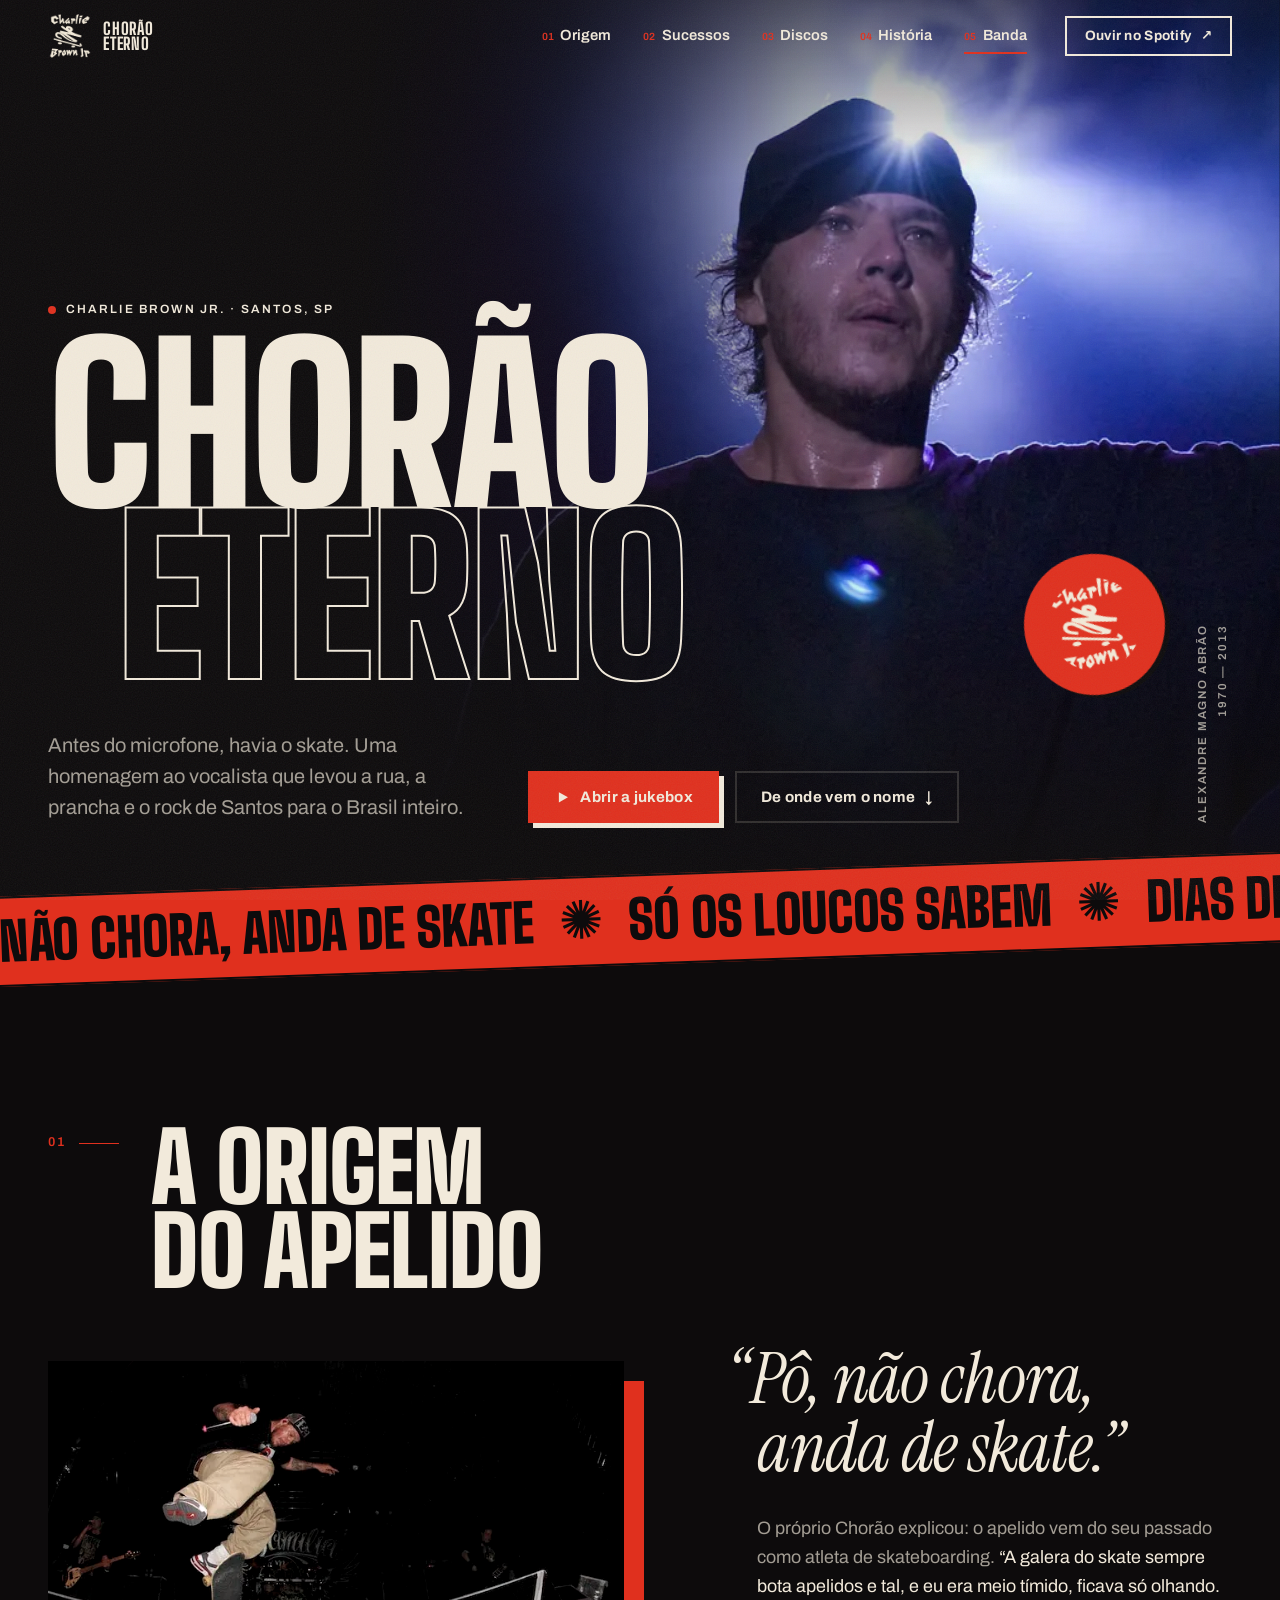
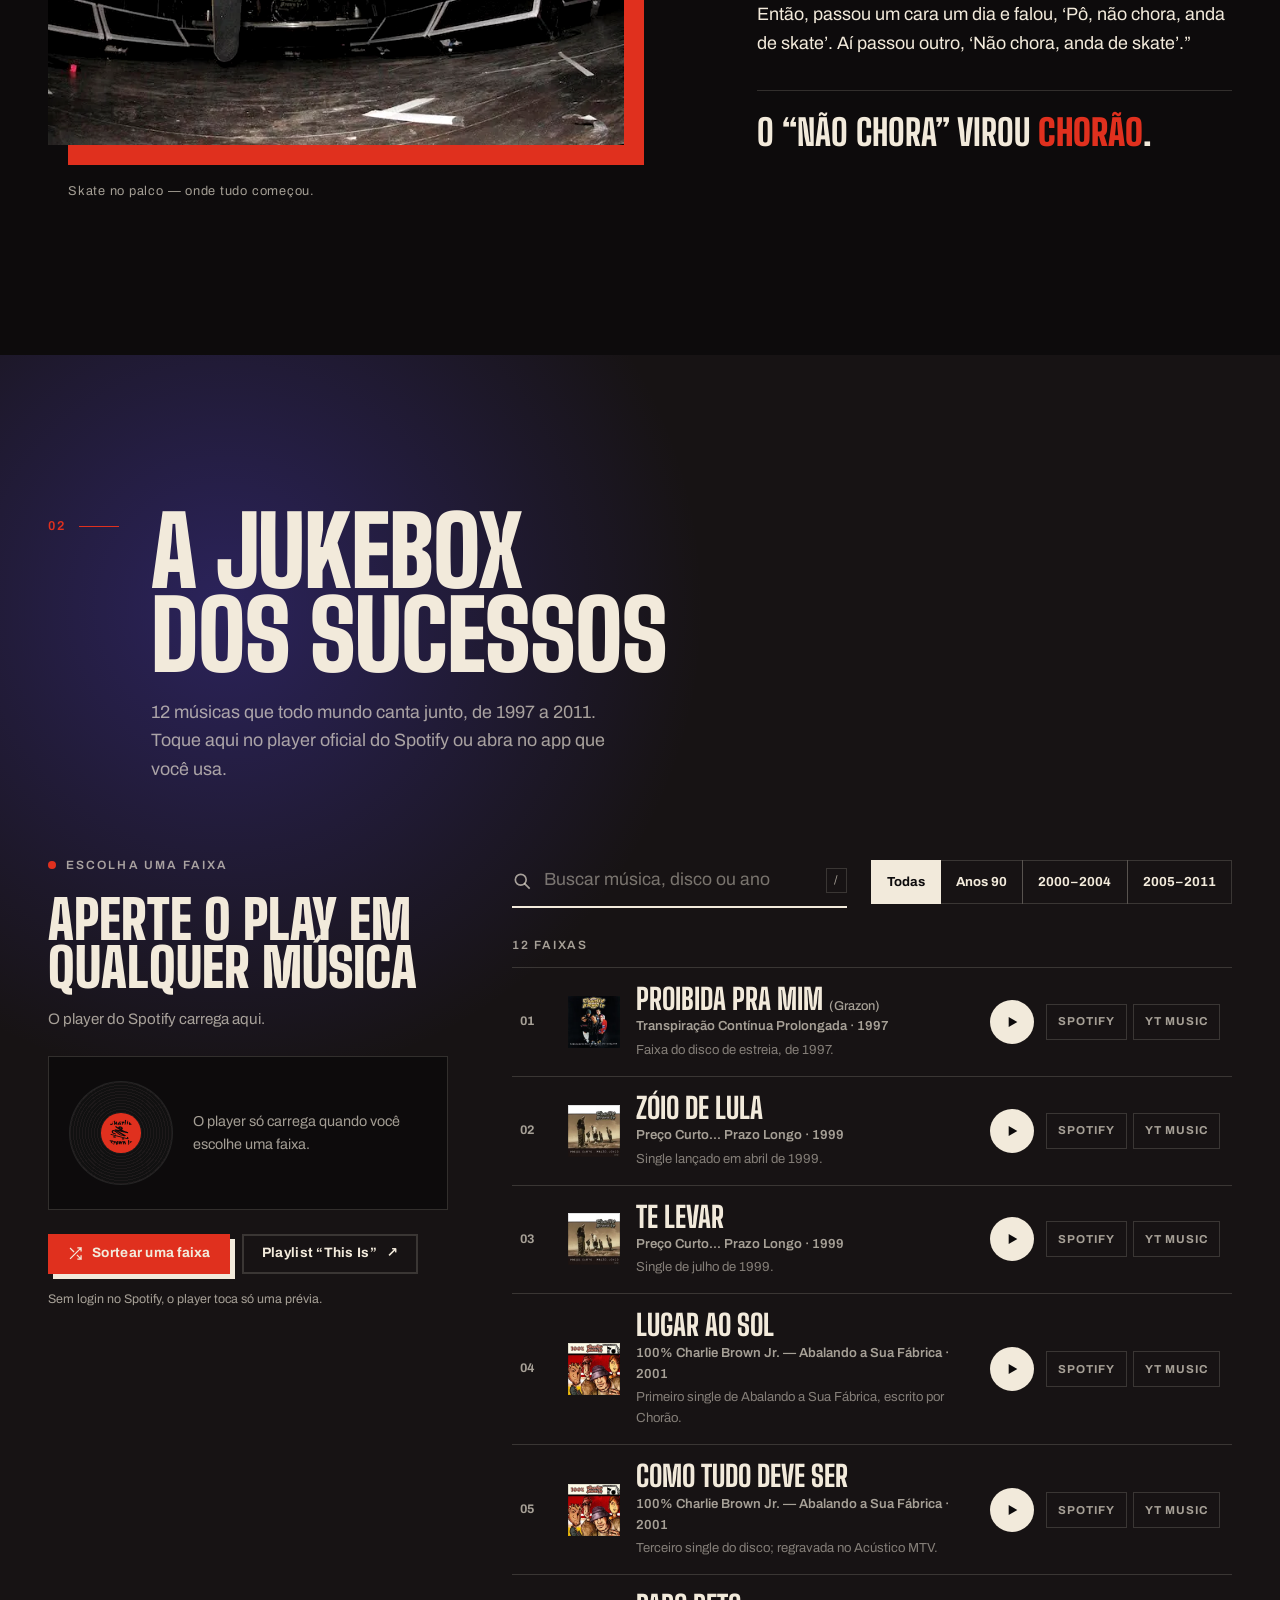
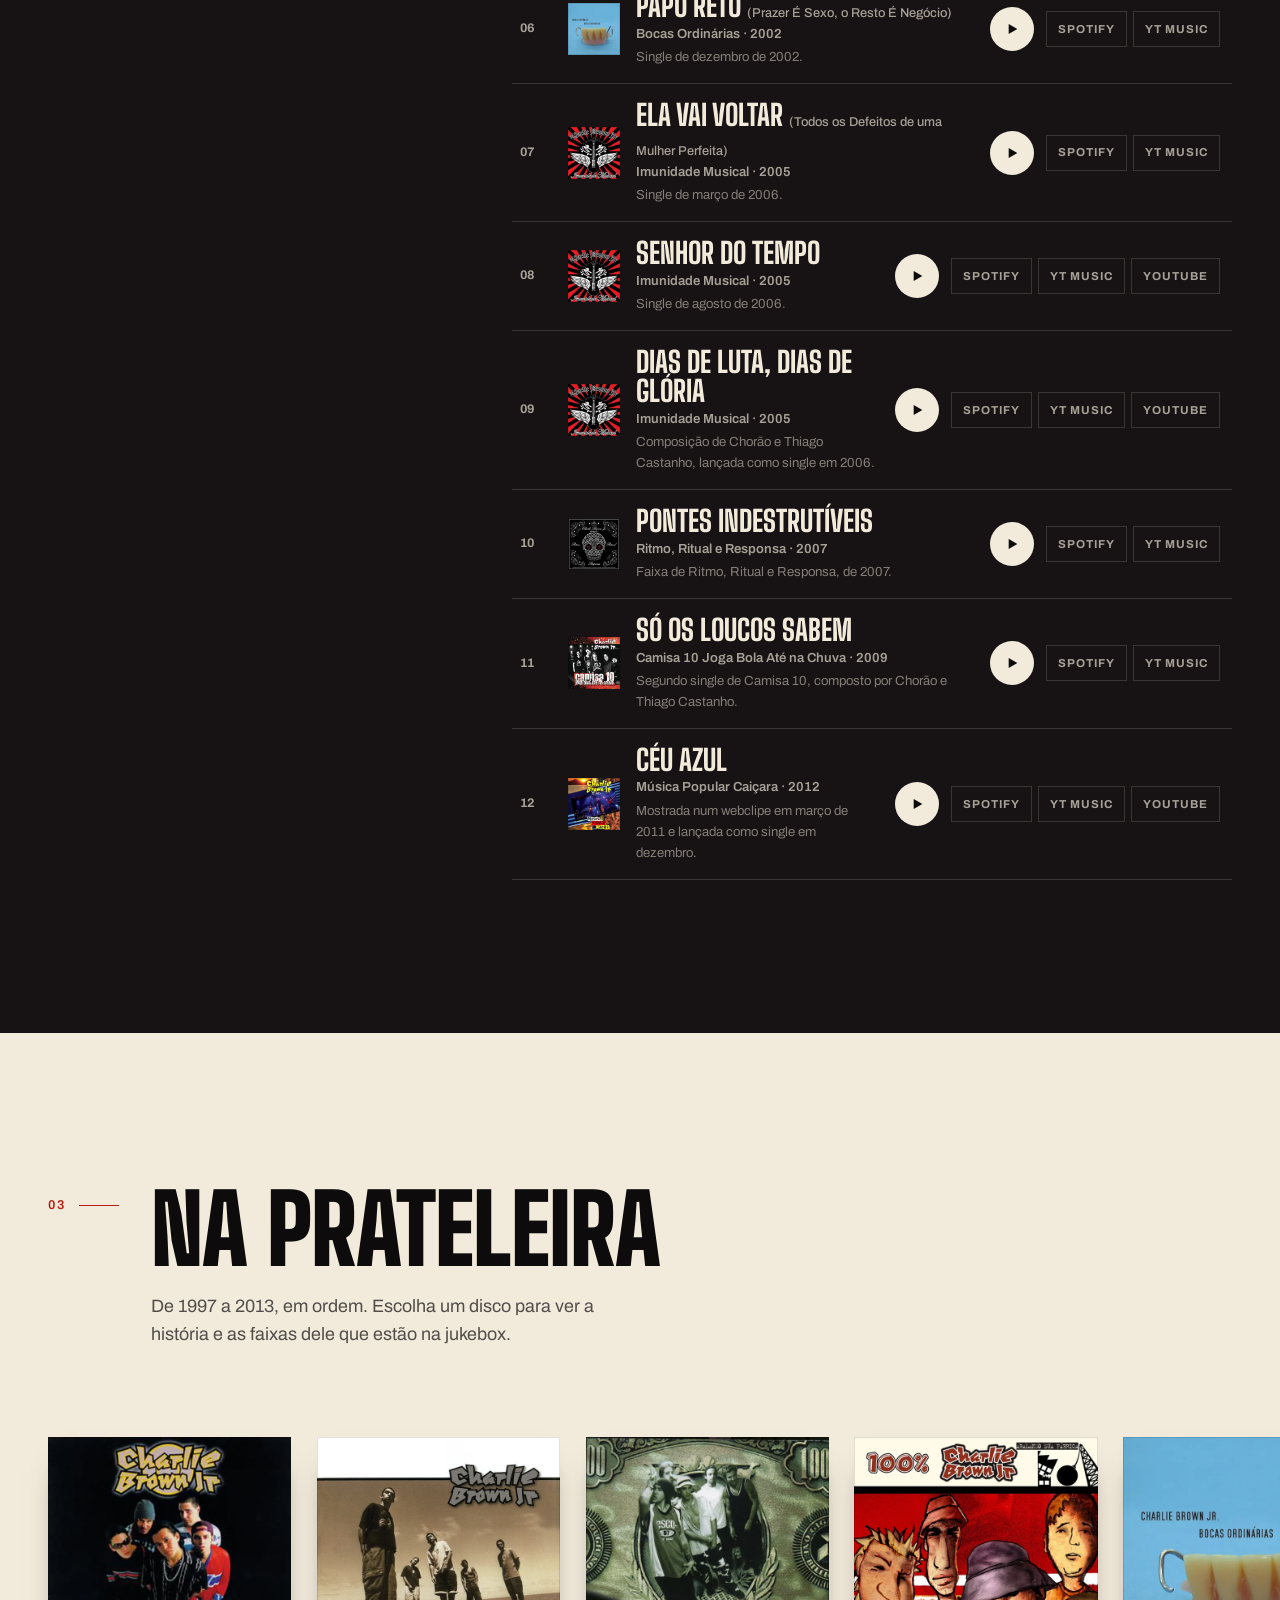
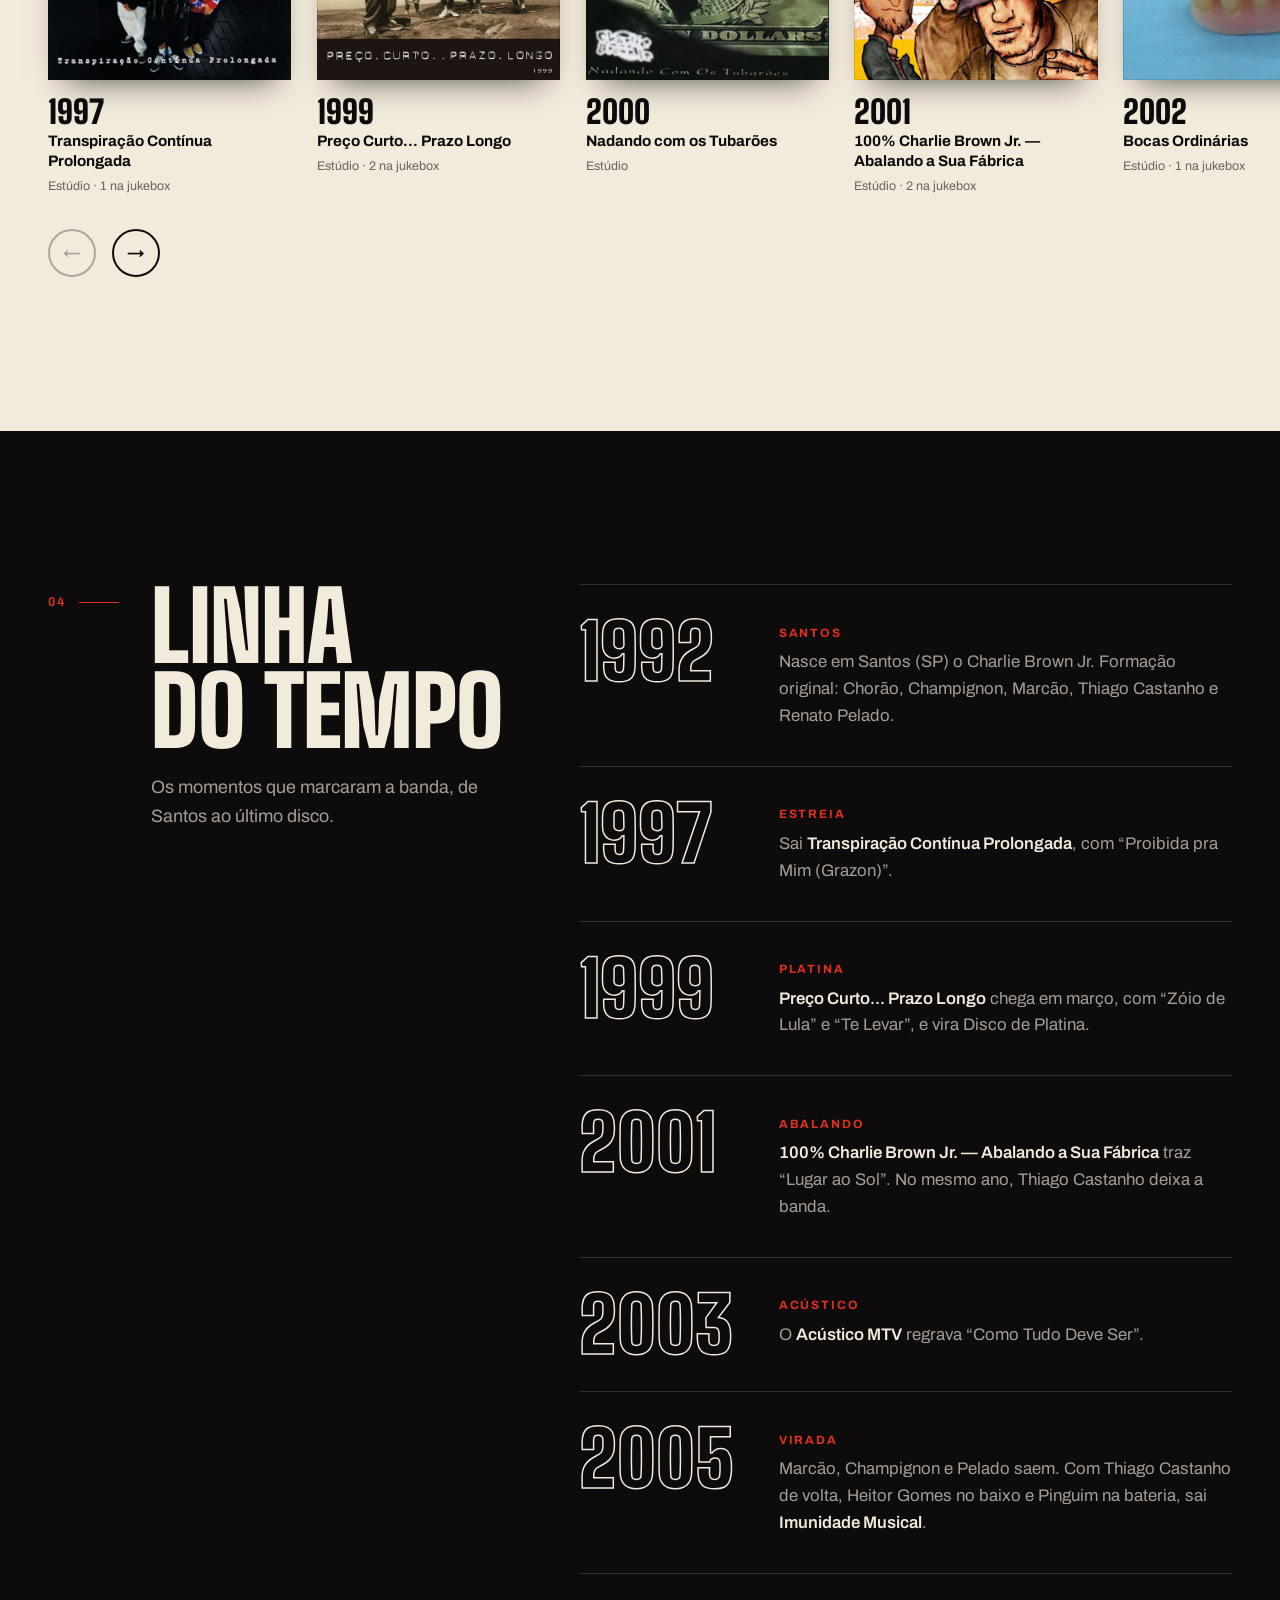
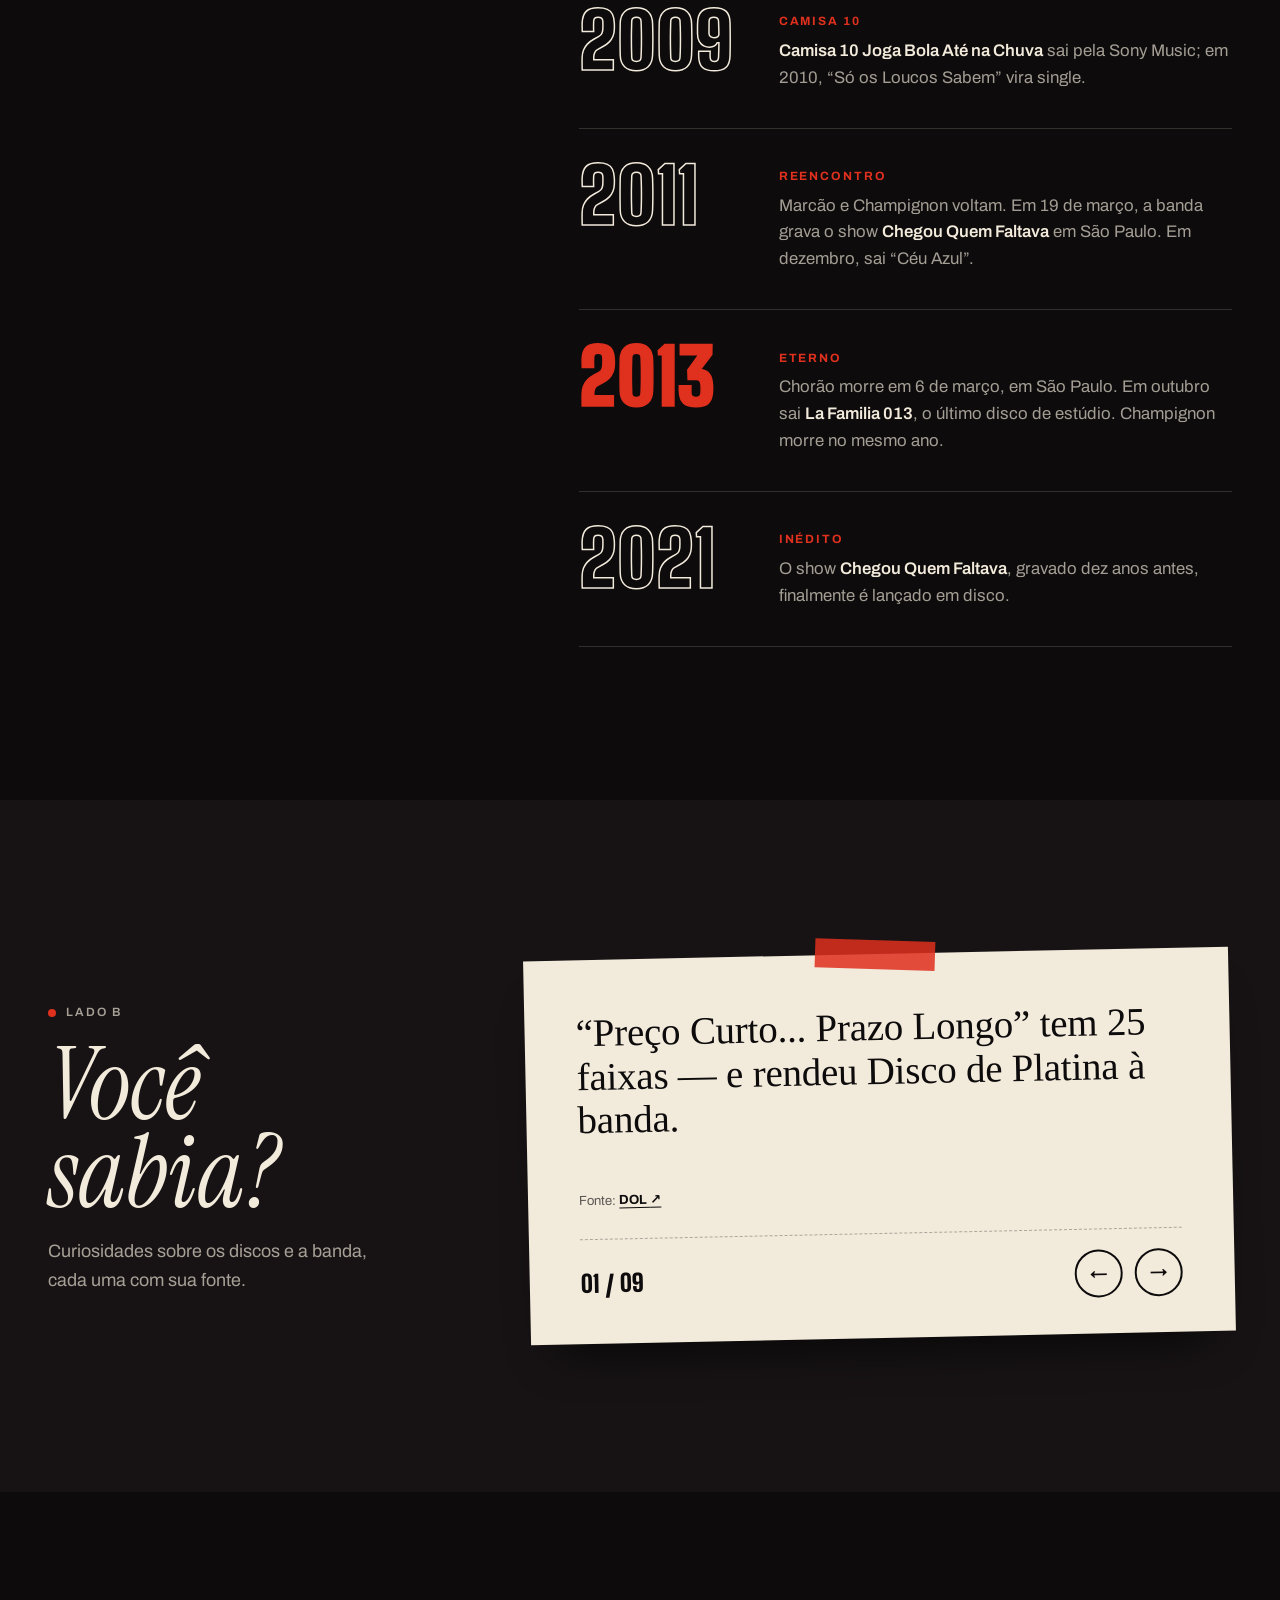
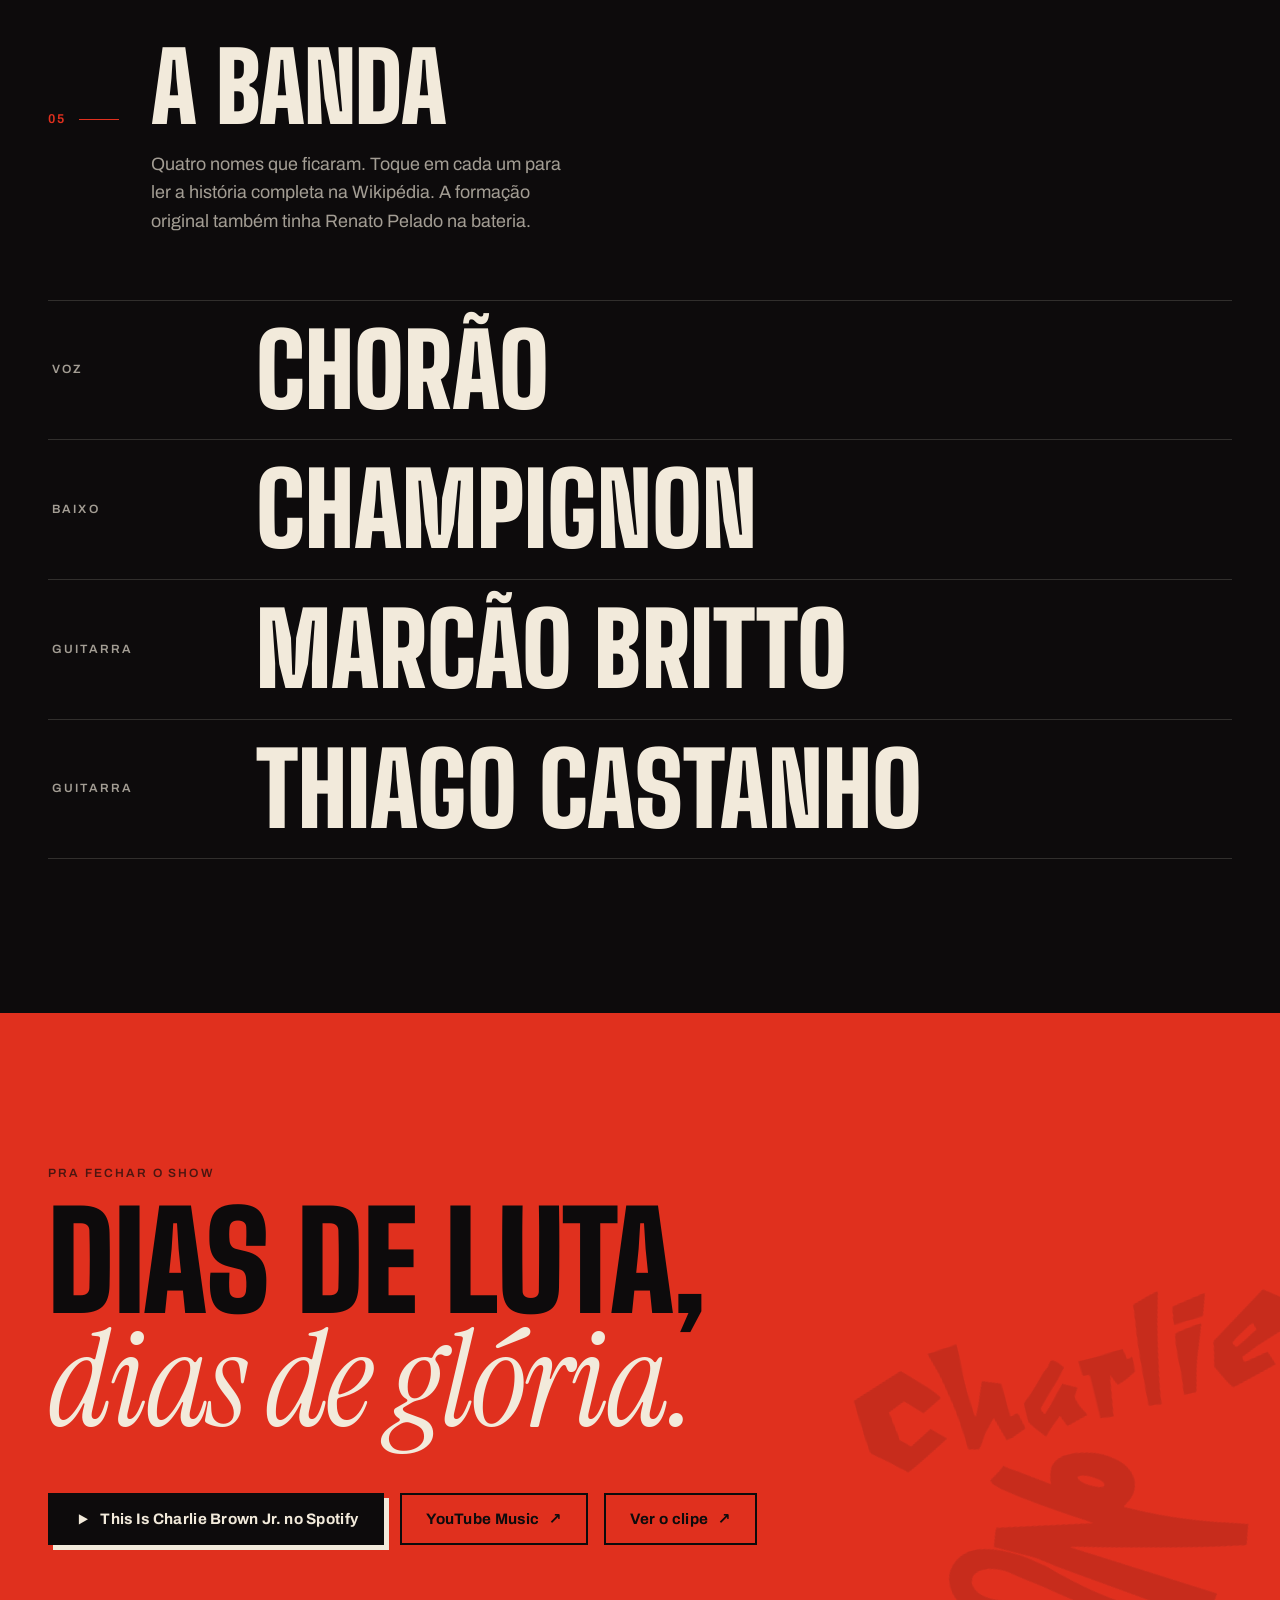
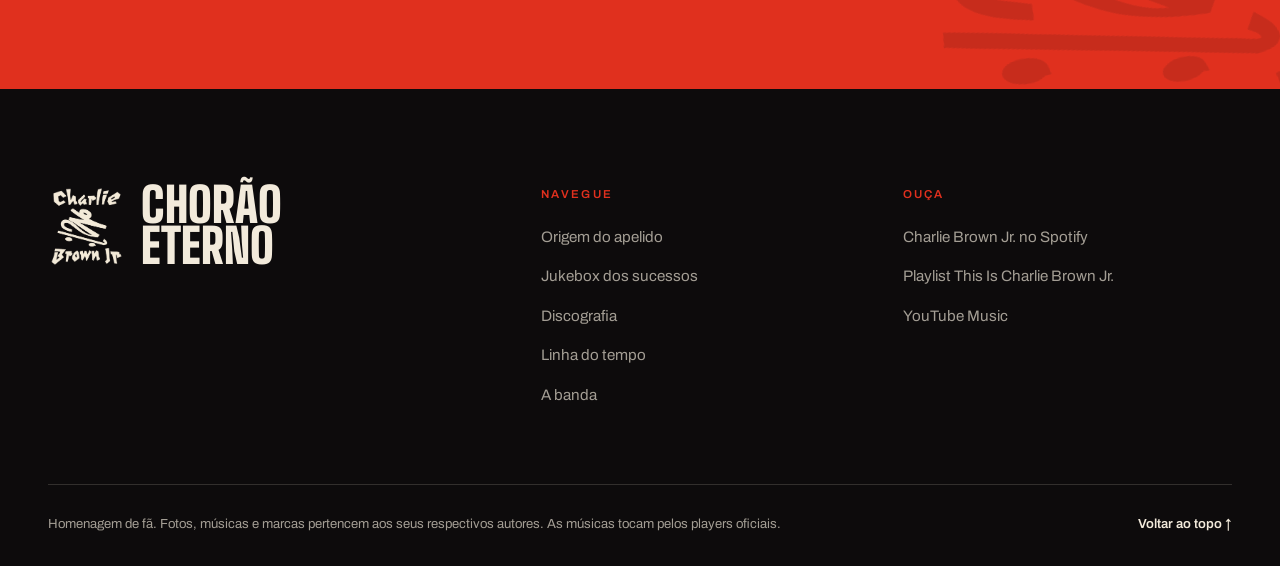
==== commit 24b86bdf: "Usa as capas originais dos 12 discos - Baixa as capas oficiais (Deezer, Spotify e Cover Art Archive)" ====
--- a/index.html
+++ b/index.html
@@ -205,7 +205,7 @@
                         <ol class="tracks" data-tracks>
                         <li class="track" data-era="90" data-album="tcp" data-search="proibida pra mim transpiração contínua prolongada 1997" data-title="Proibida pra Mim (Grazon)" data-spotify="4rcHM1aiUbY01W2FhtaYUq" data-meta="Transpiração Contínua Prolongada · 1997">
                             <span class="track__n">01</span>
-                            <span class="cover cover--mini" data-color="paper" data-motif="stripes" aria-hidden="true"><span class="cover__year">1997</span><span class="cover__short">TCP</span><span class="cover__brand">CBJR</span></span>
+                            <span class="cover cover--mini" aria-hidden="true"><img src="assets/img/albums/tcp-thumb.webp" alt="" width="160" height="160" loading="lazy" decoding="async"></span>
                             <span class="track__info">
                                 <span class="track__title">Proibida pra Mim <span class="track__sub">(Grazon)</span></span>
                                 <span class="track__meta">Transpiração Contínua Prolongada · 1997</span>
@@ -222,7 +222,7 @@
                         </li>
                         <li class="track" data-era="90" data-album="pcpl" data-search="zóio de lula preço curto... prazo longo 1999" data-title="Zóio de Lula" data-spotify="4Ych2mKr2wwAFF2m4fp1Gk" data-meta="Preço Curto... Prazo Longo · 1999">
                             <span class="track__n">02</span>
-                            <span class="cover cover--mini" data-color="yellow" data-motif="dots" aria-hidden="true"><span class="cover__year">1999</span><span class="cover__short">PC·PL</span><span class="cover__brand">CBJR</span></span>
+                            <span class="cover cover--mini" aria-hidden="true"><img src="assets/img/albums/pcpl-thumb.webp" alt="" width="160" height="160" loading="lazy" decoding="async"></span>
                             <span class="track__info">
                                 <span class="track__title">Zóio de Lula</span>
                                 <span class="track__meta">Preço Curto... Prazo Longo · 1999</span>
@@ -239,7 +239,7 @@
                         </li>
                         <li class="track" data-era="90" data-album="pcpl" data-search="te levar preço curto... prazo longo 1999" data-title="Te Levar" data-spotify="4ErBtW0hpPjHRuvwcdRwRE" data-note="ao vivo" data-meta="Preço Curto... Prazo Longo · 1999">
                             <span class="track__n">03</span>
-                            <span class="cover cover--mini" data-color="yellow" data-motif="dots" aria-hidden="true"><span class="cover__year">1999</span><span class="cover__short">PC·PL</span><span class="cover__brand">CBJR</span></span>
+                            <span class="cover cover--mini" aria-hidden="true"><img src="assets/img/albums/pcpl-thumb.webp" alt="" width="160" height="160" loading="lazy" decoding="async"></span>
                             <span class="track__info">
                                 <span class="track__title">Te Levar</span>
                                 <span class="track__meta">Preço Curto... Prazo Longo · 1999</span>
@@ -256,7 +256,7 @@
                         </li>
                         <li class="track" data-era="00" data-album="abalando" data-search="lugar ao sol 100% charlie brown jr. — abalando a sua fábrica 2001" data-title="Lugar ao Sol" data-spotify="3rq9gwXK19ta2Olod4ssWN" data-meta="100% Charlie Brown Jr. — Abalando a Sua Fábrica · 2001">
                             <span class="track__n">04</span>
-                            <span class="cover cover--photo cover--mini" aria-hidden="true"><img src="assets/img/abalando-sua-fabrica-thumb.webp" alt="" width="640" height="640" decoding="async"></span>
+                            <span class="cover cover--mini" aria-hidden="true"><img src="assets/img/albums/abalando-thumb.webp" alt="" width="160" height="160" loading="lazy" decoding="async"></span>
                             <span class="track__info">
                                 <span class="track__title">Lugar ao Sol</span>
                                 <span class="track__meta">100% Charlie Brown Jr. — Abalando a Sua Fábrica · 2001</span>
@@ -273,7 +273,7 @@
                         </li>
                         <li class="track" data-era="00" data-album="abalando" data-search="como tudo deve ser 100% charlie brown jr. — abalando a sua fábrica 2001" data-title="Como Tudo Deve Ser" data-spotify="3QI5bIozef0HZ1kJnA2RdT" data-meta="100% Charlie Brown Jr. — Abalando a Sua Fábrica · 2001">
                             <span class="track__n">05</span>
-                            <span class="cover cover--photo cover--mini" aria-hidden="true"><img src="assets/img/abalando-sua-fabrica-thumb.webp" alt="" width="640" height="640" decoding="async"></span>
+                            <span class="cover cover--mini" aria-hidden="true"><img src="assets/img/albums/abalando-thumb.webp" alt="" width="160" height="160" loading="lazy" decoding="async"></span>
                             <span class="track__info">
                                 <span class="track__title">Como Tudo Deve Ser</span>
                                 <span class="track__meta">100% Charlie Brown Jr. — Abalando a Sua Fábrica · 2001</span>
@@ -290,7 +290,7 @@
                         </li>
                         <li class="track" data-era="00" data-album="bocas" data-search="papo reto bocas ordinárias 2002" data-title="Papo Reto (Prazer É Sexo, o Resto É Negócio)" data-spotify="3sNRbKKAJg1XY7WClcSlV8" data-meta="Bocas Ordinárias · 2002">
                             <span class="track__n">06</span>
-                            <span class="cover cover--mini" data-color="ink" data-motif="grid" aria-hidden="true"><span class="cover__year">2002</span><span class="cover__short">BO</span><span class="cover__brand">CBJR</span></span>
+                            <span class="cover cover--mini" aria-hidden="true"><img src="assets/img/albums/bocas-thumb.webp" alt="" width="160" height="160" loading="lazy" decoding="async"></span>
                             <span class="track__info">
                                 <span class="track__title">Papo Reto <span class="track__sub">(Prazer É Sexo, o Resto É Negócio)</span></span>
                                 <span class="track__meta">Bocas Ordinárias · 2002</span>
@@ -307,7 +307,7 @@
                         </li>
                         <li class="track" data-era="05" data-album="imunidade" data-search="ela vai voltar imunidade musical 2005" data-title="Ela Vai Voltar (Todos os Defeitos de uma Mulher Perfeita)" data-spotify="2zZdkf8RNgCOMYW5ApLBOH" data-meta="Imunidade Musical · 2005">
                             <span class="track__n">07</span>
-                            <span class="cover cover--mini" data-color="red" data-motif="split" aria-hidden="true"><span class="cover__year">2005</span><span class="cover__short">IM</span><span class="cover__brand">CBJR</span></span>
+                            <span class="cover cover--mini" aria-hidden="true"><img src="assets/img/albums/imunidade-thumb.webp" alt="" width="160" height="160" loading="lazy" decoding="async"></span>
                             <span class="track__info">
                                 <span class="track__title">Ela Vai Voltar <span class="track__sub">(Todos os Defeitos de uma Mulher Perfeita)</span></span>
                                 <span class="track__meta">Imunidade Musical · 2005</span>
@@ -324,7 +324,7 @@
                         </li>
                         <li class="track" data-era="05" data-album="imunidade" data-search="senhor do tempo imunidade musical 2005" data-title="Senhor do Tempo" data-spotify="5fgpFbshwc3HPwjwW01OU5" data-meta="Imunidade Musical · 2005">
                             <span class="track__n">08</span>
-                            <span class="cover cover--mini" data-color="red" data-motif="split" aria-hidden="true"><span class="cover__year">2005</span><span class="cover__short">IM</span><span class="cover__brand">CBJR</span></span>
+                            <span class="cover cover--mini" aria-hidden="true"><img src="assets/img/albums/imunidade-thumb.webp" alt="" width="160" height="160" loading="lazy" decoding="async"></span>
                             <span class="track__info">
                                 <span class="track__title">Senhor do Tempo</span>
                                 <span class="track__meta">Imunidade Musical · 2005</span>
@@ -341,7 +341,7 @@
                         </li>
                         <li class="track" data-era="05" data-album="imunidade" data-search="dias de luta, dias de glória imunidade musical 2005" data-title="Dias de Luta, Dias de Glória" data-spotify="53hSOH8Szvdr2B5S6R4Y0A" data-meta="Imunidade Musical · 2005">
                             <span class="track__n">09</span>
-                            <span class="cover cover--mini" data-color="red" data-motif="split" aria-hidden="true"><span class="cover__year">2005</span><span class="cover__short">IM</span><span class="cover__brand">CBJR</span></span>
+                            <span class="cover cover--mini" aria-hidden="true"><img src="assets/img/albums/imunidade-thumb.webp" alt="" width="160" height="160" loading="lazy" decoding="async"></span>
                             <span class="track__info">
                                 <span class="track__title">Dias de Luta, Dias de Glória</span>
                                 <span class="track__meta">Imunidade Musical · 2005</span>
@@ -358,7 +358,7 @@
                         </li>
                         <li class="track" data-era="05" data-album="rrr" data-search="pontes indestrutíveis ritmo, ritual e responsa 2007" data-title="Pontes Indestrutíveis" data-spotify="5dMUxNs0HOZQgDoXaqwDY4" data-meta="Ritmo, Ritual e Responsa · 2007">
                             <span class="track__n">10</span>
-                            <span class="cover cover--mini" data-color="yellow" data-motif="circle" aria-hidden="true"><span class="cover__year">2007</span><span class="cover__short">RRR</span><span class="cover__brand">CBJR</span></span>
+                            <span class="cover cover--mini" aria-hidden="true"><img src="assets/img/albums/rrr-thumb.webp" alt="" width="160" height="160" loading="lazy" decoding="async"></span>
                             <span class="track__info">
                                 <span class="track__title">Pontes Indestrutíveis</span>
                                 <span class="track__meta">Ritmo, Ritual e Responsa · 2007</span>
@@ -375,7 +375,7 @@
                         </li>
                         <li class="track" data-era="05" data-album="camisa10" data-search="só os loucos sabem camisa 10 joga bola até na chuva 2009" data-title="Só os Loucos Sabem" data-spotify="7p9tssmksnhQn9Jc12tQBL" data-meta="Camisa 10 Joga Bola Até na Chuva · 2009">
                             <span class="track__n">11</span>
-                            <span class="cover cover--mini" data-color="blue" data-motif="stripes" aria-hidden="true"><span class="cover__year">2009</span><span class="cover__short">10</span><span class="cover__brand">CBJR</span></span>
+                            <span class="cover cover--mini" aria-hidden="true"><img src="assets/img/albums/camisa10-thumb.webp" alt="" width="160" height="160" loading="lazy" decoding="async"></span>
                             <span class="track__info">
                                 <span class="track__title">Só os Loucos Sabem</span>
                                 <span class="track__meta">Camisa 10 Joga Bola Até na Chuva · 2009</span>
@@ -392,7 +392,7 @@
                         </li>
                         <li class="track" data-era="05" data-album="mpc" data-search="céu azul música popular caiçara 2012" data-title="Céu Azul" data-spotify="72ixDzGyAl95LfCKuIa7TD" data-meta="Música Popular Caiçara · 2012">
                             <span class="track__n">12</span>
-                            <span class="cover cover--mini" data-color="violet" data-motif="waves" aria-hidden="true"><span class="cover__year">2012</span><span class="cover__short">MPC</span><span class="cover__brand">CBJR</span></span>
+                            <span class="cover cover--mini" aria-hidden="true"><img src="assets/img/albums/mpc-thumb.webp" alt="" width="160" height="160" loading="lazy" decoding="async"></span>
                             <span class="track__info">
                                 <span class="track__title">Céu Azul</span>
                                 <span class="track__meta">Música Popular Caiçara · 2012</span>
@@ -431,7 +431,7 @@
                 <ol class="shelf__list" data-shelf-list>
                     <li class="shelf__item">
                         <button class="album" type="button" data-album-btn="tcp" aria-expanded="false" aria-controls="album-detail">
-                            <span class="cover " data-color="paper" data-motif="stripes" aria-hidden="true"><span class="cover__year">1997</span><span class="cover__short">TCP</span><span class="cover__brand">CBJR</span></span>
+                            <span class="cover " aria-hidden="true"><img src="assets/img/albums/tcp.webp" alt="" width="600" height="600" loading="lazy" decoding="async"></span>
                             <span class="album__year">1997</span>
                             <span class="album__title">Transpiração Contínua Prolongada</span>
                             <span class="album__kind">Estúdio · 1 na jukebox</span>
@@ -450,7 +450,7 @@
                     </li>
                     <li class="shelf__item">
                         <button class="album" type="button" data-album-btn="pcpl" aria-expanded="false" aria-controls="album-detail">
-                            <span class="cover " data-color="yellow" data-motif="dots" aria-hidden="true"><span class="cover__year">1999</span><span class="cover__short">PC·PL</span><span class="cover__brand">CBJR</span></span>
+                            <span class="cover " aria-hidden="true"><img src="assets/img/albums/pcpl.webp" alt="" width="600" height="600" loading="lazy" decoding="async"></span>
                             <span class="album__year">1999</span>
                             <span class="album__title">Preço Curto... Prazo Longo</span>
                             <span class="album__kind">Estúdio · 2 na jukebox</span>
@@ -469,7 +469,7 @@
                     </li>
                     <li class="shelf__item">
                         <button class="album" type="button" data-album-btn="nct" aria-expanded="false" aria-controls="album-detail">
-                            <span class="cover " data-color="blue" data-motif="waves" aria-hidden="true"><span class="cover__year">2000</span><span class="cover__short">NcT</span><span class="cover__brand">CBJR</span></span>
+                            <span class="cover " aria-hidden="true"><img src="assets/img/albums/nct.webp" alt="" width="600" height="600" loading="lazy" decoding="async"></span>
                             <span class="album__year">2000</span>
                             <span class="album__title">Nadando com os Tubarões</span>
                             <span class="album__kind">Estúdio</span>
@@ -488,7 +488,7 @@
                     </li>
                     <li class="shelf__item">
                         <button class="album" type="button" data-album-btn="abalando" aria-expanded="false" aria-controls="album-detail">
-                            <span class="cover cover--photo " aria-hidden="true"><img src="assets/img/abalando-sua-fabrica.webp" alt="" width="640" height="640" decoding="async"></span>
+                            <span class="cover " aria-hidden="true"><img src="assets/img/albums/abalando.webp" alt="" width="600" height="600" loading="lazy" decoding="async"></span>
                             <span class="album__year">2001</span>
                             <span class="album__title">100% Charlie Brown Jr. — Abalando a Sua Fábrica</span>
                             <span class="album__kind">Estúdio · 2 na jukebox</span>
@@ -507,7 +507,7 @@
                     </li>
                     <li class="shelf__item">
                         <button class="album" type="button" data-album-btn="bocas" aria-expanded="false" aria-controls="album-detail">
-                            <span class="cover " data-color="ink" data-motif="grid" aria-hidden="true"><span class="cover__year">2002</span><span class="cover__short">BO</span><span class="cover__brand">CBJR</span></span>
+                            <span class="cover " aria-hidden="true"><img src="assets/img/albums/bocas.webp" alt="" width="600" height="600" loading="lazy" decoding="async"></span>
                             <span class="album__year">2002</span>
                             <span class="album__title">Bocas Ordinárias</span>
                             <span class="album__kind">Estúdio · 1 na jukebox</span>
@@ -526,7 +526,7 @@
                     </li>
                     <li class="shelf__item">
                         <button class="album" type="button" data-album-btn="acustico" aria-expanded="false" aria-controls="album-detail">
-                            <span class="cover " data-color="paper" data-motif="circle" aria-hidden="true"><span class="cover__year">2003</span><span class="cover__short">MTV</span><span class="cover__brand">CBJR</span></span>
+                            <span class="cover " aria-hidden="true"><img src="assets/img/albums/acustico.webp" alt="" width="600" height="600" loading="lazy" decoding="async"></span>
                             <span class="album__year">2003</span>
                             <span class="album__title">Acústico MTV</span>
                             <span class="album__kind">Ao vivo</span>
@@ -545,7 +545,7 @@
                     </li>
                     <li class="shelf__item">
                         <button class="album" type="button" data-album-btn="tamo" aria-expanded="false" aria-controls="album-detail">
-                            <span class="cover " data-color="violet" data-motif="bars" aria-hidden="true"><span class="cover__year">2004</span><span class="cover__short">TAnA</span><span class="cover__brand">CBJR</span></span>
+                            <span class="cover " aria-hidden="true"><img src="assets/img/albums/tamo.webp" alt="" width="600" height="600" loading="lazy" decoding="async"></span>
                             <span class="album__year">2004</span>
                             <span class="album__title">Tamo Aí na Atividade</span>
                             <span class="album__kind">Estúdio</span>
@@ -564,7 +564,7 @@
                     </li>
                     <li class="shelf__item">
                         <button class="album" type="button" data-album-btn="imunidade" aria-expanded="false" aria-controls="album-detail">
-                            <span class="cover " data-color="red" data-motif="split" aria-hidden="true"><span class="cover__year">2005</span><span class="cover__short">IM</span><span class="cover__brand">CBJR</span></span>
+                            <span class="cover " aria-hidden="true"><img src="assets/img/albums/imunidade.webp" alt="" width="600" height="600" loading="lazy" decoding="async"></span>
                             <span class="album__year">2005</span>
                             <span class="album__title">Imunidade Musical</span>
                             <span class="album__kind">Estúdio · 3 na jukebox</span>
@@ -583,7 +583,7 @@
                     </li>
                     <li class="shelf__item">
                         <button class="album" type="button" data-album-btn="rrr" aria-expanded="false" aria-controls="album-detail">
-                            <span class="cover " data-color="yellow" data-motif="circle" aria-hidden="true"><span class="cover__year">2007</span><span class="cover__short">RRR</span><span class="cover__brand">CBJR</span></span>
+                            <span class="cover " aria-hidden="true"><img src="assets/img/albums/rrr.webp" alt="" width="600" height="600" loading="lazy" decoding="async"></span>
                             <span class="album__year">2007</span>
                             <span class="album__title">Ritmo, Ritual e Responsa</span>
                             <span class="album__kind">Estúdio · 1 na jukebox</span>
@@ -602,7 +602,7 @@
                     </li>
                     <li class="shelf__item">
                         <button class="album" type="button" data-album-btn="camisa10" aria-expanded="false" aria-controls="album-detail">
-                            <span class="cover " data-color="blue" data-motif="stripes" aria-hidden="true"><span class="cover__year">2009</span><span class="cover__short">10</span><span class="cover__brand">CBJR</span></span>
+                            <span class="cover " aria-hidden="true"><img src="assets/img/albums/camisa10.webp" alt="" width="600" height="600" loading="lazy" decoding="async"></span>
                             <span class="album__year">2009</span>
                             <span class="album__title">Camisa 10 Joga Bola Até na Chuva</span>
                             <span class="album__kind">Estúdio · 1 na jukebox</span>
@@ -621,7 +621,7 @@
                     </li>
                     <li class="shelf__item">
                         <button class="album" type="button" data-album-btn="mpc" aria-expanded="false" aria-controls="album-detail">
-                            <span class="cover " data-color="violet" data-motif="waves" aria-hidden="true"><span class="cover__year">2012</span><span class="cover__short">MPC</span><span class="cover__brand">CBJR</span></span>
+                            <span class="cover " aria-hidden="true"><img src="assets/img/albums/mpc.webp" alt="" width="600" height="600" loading="lazy" decoding="async"></span>
                             <span class="album__year">2012</span>
                             <span class="album__title">Música Popular Caiçara</span>
                             <span class="album__kind">Ao vivo · 1 na jukebox</span>
@@ -640,7 +640,7 @@
                     </li>
                     <li class="shelf__item">
                         <button class="album" type="button" data-album-btn="lafamilia" aria-expanded="false" aria-controls="album-detail">
-                            <span class="cover " data-color="ink" data-motif="split" aria-hidden="true"><span class="cover__year">2013</span><span class="cover__short">013</span><span class="cover__brand">CBJR</span></span>
+                            <span class="cover " aria-hidden="true"><img src="assets/img/albums/lafamilia.webp" alt="" width="600" height="600" loading="lazy" decoding="async"></span>
                             <span class="album__year">2013</span>
                             <span class="album__title">La Familia 013</span>
                             <span class="album__kind">Estúdio</span>
@@ -664,7 +664,6 @@
                 <div class="shelf__nav">
                     <button class="round-btn" type="button" data-shelf-prev aria-label="Discos anteriores">←</button>
                     <button class="round-btn" type="button" data-shelf-next aria-label="Próximos discos">→</button>
-                    <p class="shelf__note">As capas desenhadas são arte deste site. A única capa original é a de <em>Abalando a Sua Fábrica</em>.</p>
                 </div>
                 <div class="album-detail" id="album-detail" data-album-detail hidden aria-live="polite"></div>
             </div>
--- a/assets/css/style.css
+++ b/assets/css/style.css
@@ -590,100 +590,24 @@
 }
 .chip-link:hover { color: var(--paper); border-color: var(--paper); }
 
-/* ---------- Capas tipográficas ---------- */
+/* ---------- Capas dos discos ---------- */
 .cover {
-    --c-bg: var(--paper);
-    --c-fg: var(--ink);
-    --c-ac: var(--red);
     position: relative;
     display: block;
     width: 100%;
     aspect-ratio: 1;
     overflow: hidden;
-    isolation: isolate;
-    background: var(--c-bg);
-    color: var(--c-fg);
-}
-.cover[data-color="yellow"] { --c-bg: #f2b705; --c-fg: var(--ink); --c-ac: var(--red); }
-.cover[data-color="blue"] { --c-bg: #1f3bd1; --c-fg: var(--paper); --c-ac: #f2b705; }
-.cover[data-color="red"] { --c-bg: var(--red); --c-fg: var(--paper); --c-ac: var(--ink); }
-.cover[data-color="ink"] { --c-bg: #1c1718; --c-fg: var(--paper); --c-ac: var(--red); }
-.cover[data-color="violet"] { --c-bg: var(--violet); --c-fg: var(--paper); --c-ac: var(--ink); }
-
-.cover::before {
+    background: var(--ink-3);
+}
+.cover img { width: 100%; height: 100%; object-fit: cover; }
+.cover::after {
     content: "";
     position: absolute;
     inset: 0;
-    z-index: -1;
-}
-.cover[data-motif="stripes"]::before {
-    background: repeating-linear-gradient(180deg, transparent 0 14%, var(--c-ac) 14% 19%);
-    opacity: 0.9;
-    mask-image: linear-gradient(180deg, #000 0 55%, transparent 55%);
-    -webkit-mask-image: linear-gradient(180deg, #000 0 55%, transparent 55%);
-}
-.cover[data-motif="dots"]::before {
-    background: radial-gradient(circle, var(--c-ac) 0 32%, transparent 34%) 0 0 / 16% 16%;
-    mask-image: linear-gradient(135deg, #000 0 50%, transparent 50%);
-    -webkit-mask-image: linear-gradient(135deg, #000 0 50%, transparent 50%);
-}
-.cover[data-motif="waves"]::before {
-    background: repeating-radial-gradient(circle at 100% 0, transparent 0 7%, var(--c-ac) 7% 9%);
-    opacity: 0.85;
-}
-.cover[data-motif="grid"]::before {
-    background:
-        linear-gradient(90deg, var(--c-ac) 2px, transparent 2px) 0 0 / 20% 20%,
-        linear-gradient(180deg, var(--c-ac) 2px, transparent 2px) 0 0 / 20% 20%;
-    opacity: 0.55;
-}
-.cover[data-motif="circle"]::before {
-    background: radial-gradient(circle at 70% 32%, var(--c-ac) 0 30%, transparent 30.5%);
-}
-.cover[data-motif="bars"]::before {
-    background: repeating-linear-gradient(90deg, var(--c-ac) 0 6%, transparent 6% 14%);
-    mask-image: linear-gradient(90deg, transparent 0 40%, #000 40%);
-    -webkit-mask-image: linear-gradient(90deg, transparent 0 40%, #000 40%);
-}
-.cover[data-motif="split"]::before {
-    background: linear-gradient(160deg, transparent 0 58%, var(--c-ac) 58%);
-}
-
-.cover__year {
-    position: absolute;
-    top: 8%;
-    left: 8%;
-    font-size: clamp(0.6rem, 0.9vw, 0.75rem);
-    font-weight: 700;
-    letter-spacing: 0.16em;
-}
-.cover__short {
-    position: absolute;
-    left: 7%;
-    bottom: 5%;
-    font-family: var(--font-display);
-    font-weight: 900;
-    font-size: clamp(2.4rem, 4.5vw, 4rem);
-    line-height: 0.85;
-    text-transform: uppercase;
-    letter-spacing: -0.01em;
-}
-.cover__brand {
-    position: absolute;
-    top: 8%;
-    right: 7%;
-    font-family: var(--font-display);
-    font-weight: 800;
-    font-size: clamp(0.7rem, 1vw, 0.85rem);
-    letter-spacing: 0.08em;
-    writing-mode: vertical-rl;
-}
-.cover--photo img { width: 100%; height: 100%; object-fit: cover; }
-
+    box-shadow: inset 0 0 0 1px rgba(13, 11, 12, 0.12);
+    pointer-events: none;
+}
 .cover--mini { width: 3.25rem; flex: none; }
-.cover--mini .cover__year,
-.cover--mini .cover__brand { display: none; }
-.cover--mini .cover__short { font-size: 0.95rem; left: 9%; bottom: 7%; }
 
 /* ---------- 02 Sucessos / jukebox ---------- */
 .hits {
@@ -1002,7 +926,6 @@
     gap: 0.75rem 1rem;
 }
 .shelf__nav .round-btn { color: var(--ink); }
-.shelf__note { flex: 1 1 18rem; font-size: 0.8rem; color: rgba(13, 11, 12, 0.6); }
 
 .album-detail {
     display: grid;
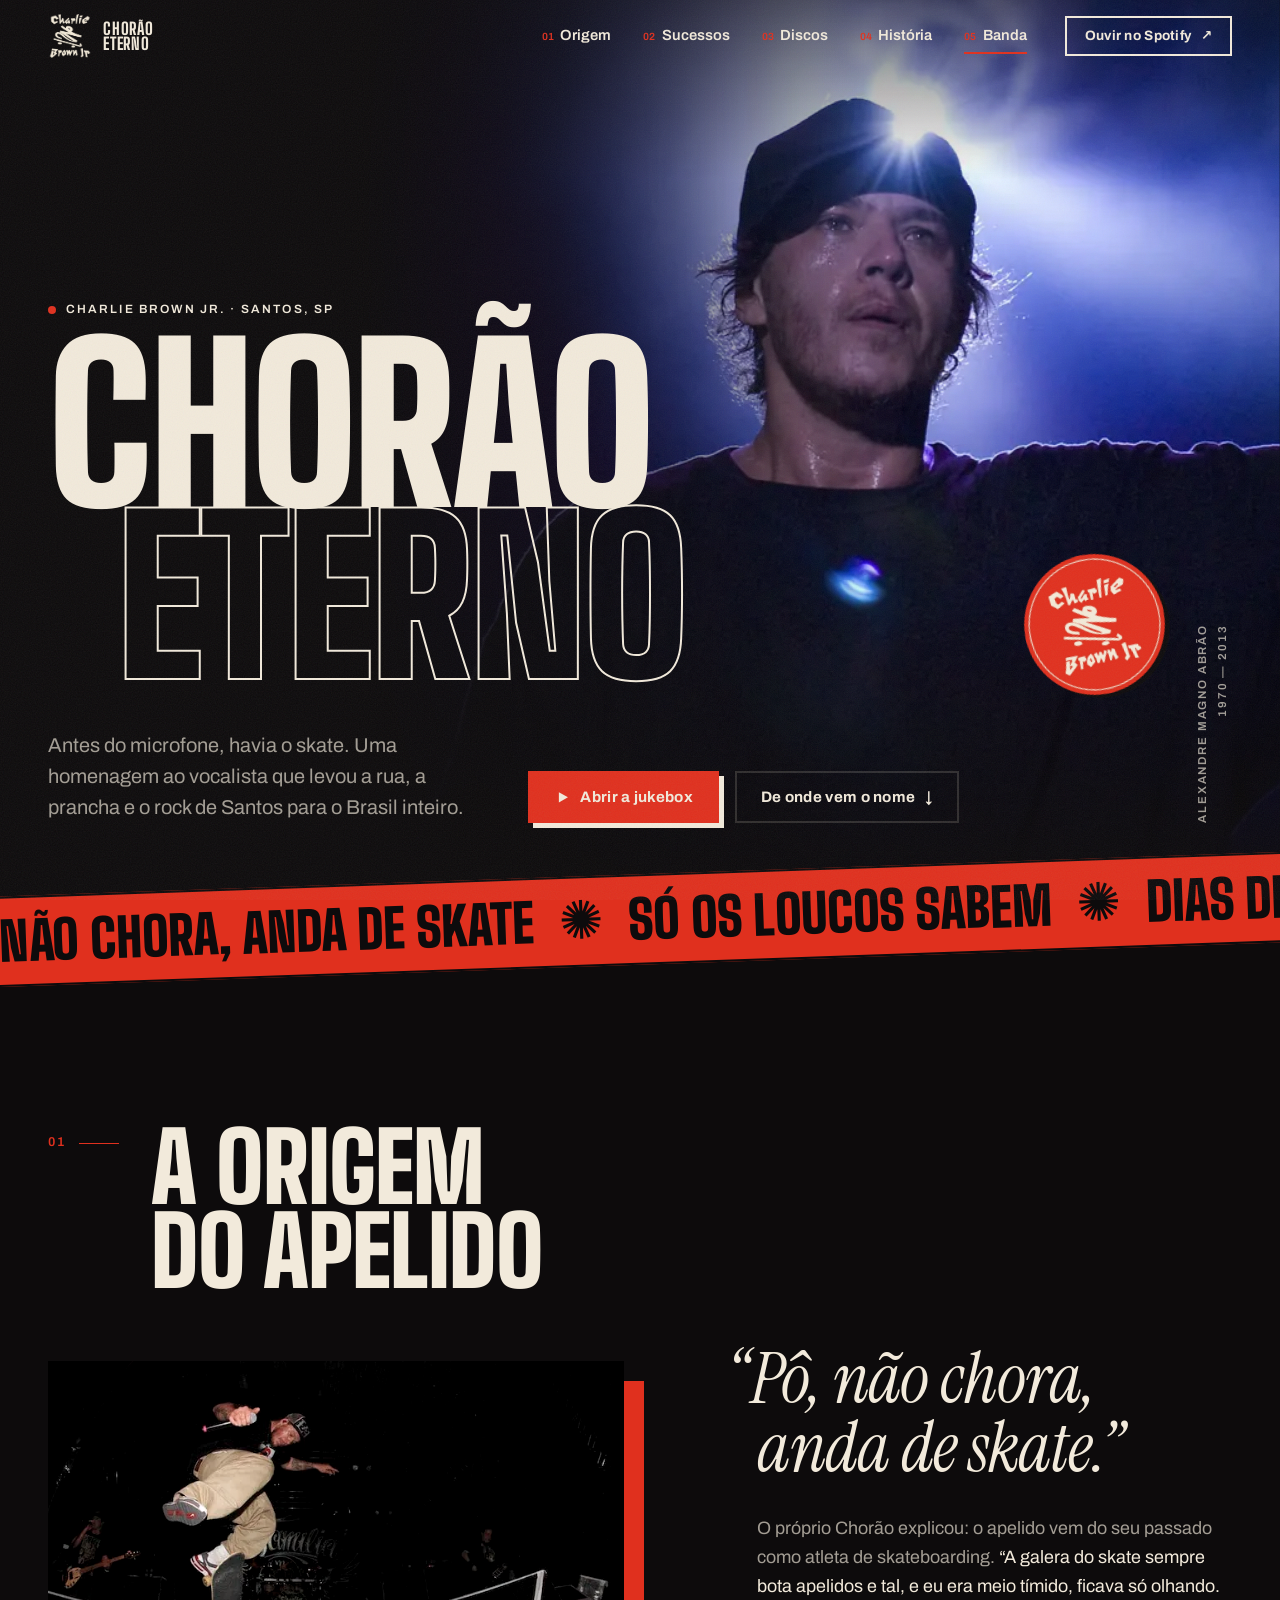
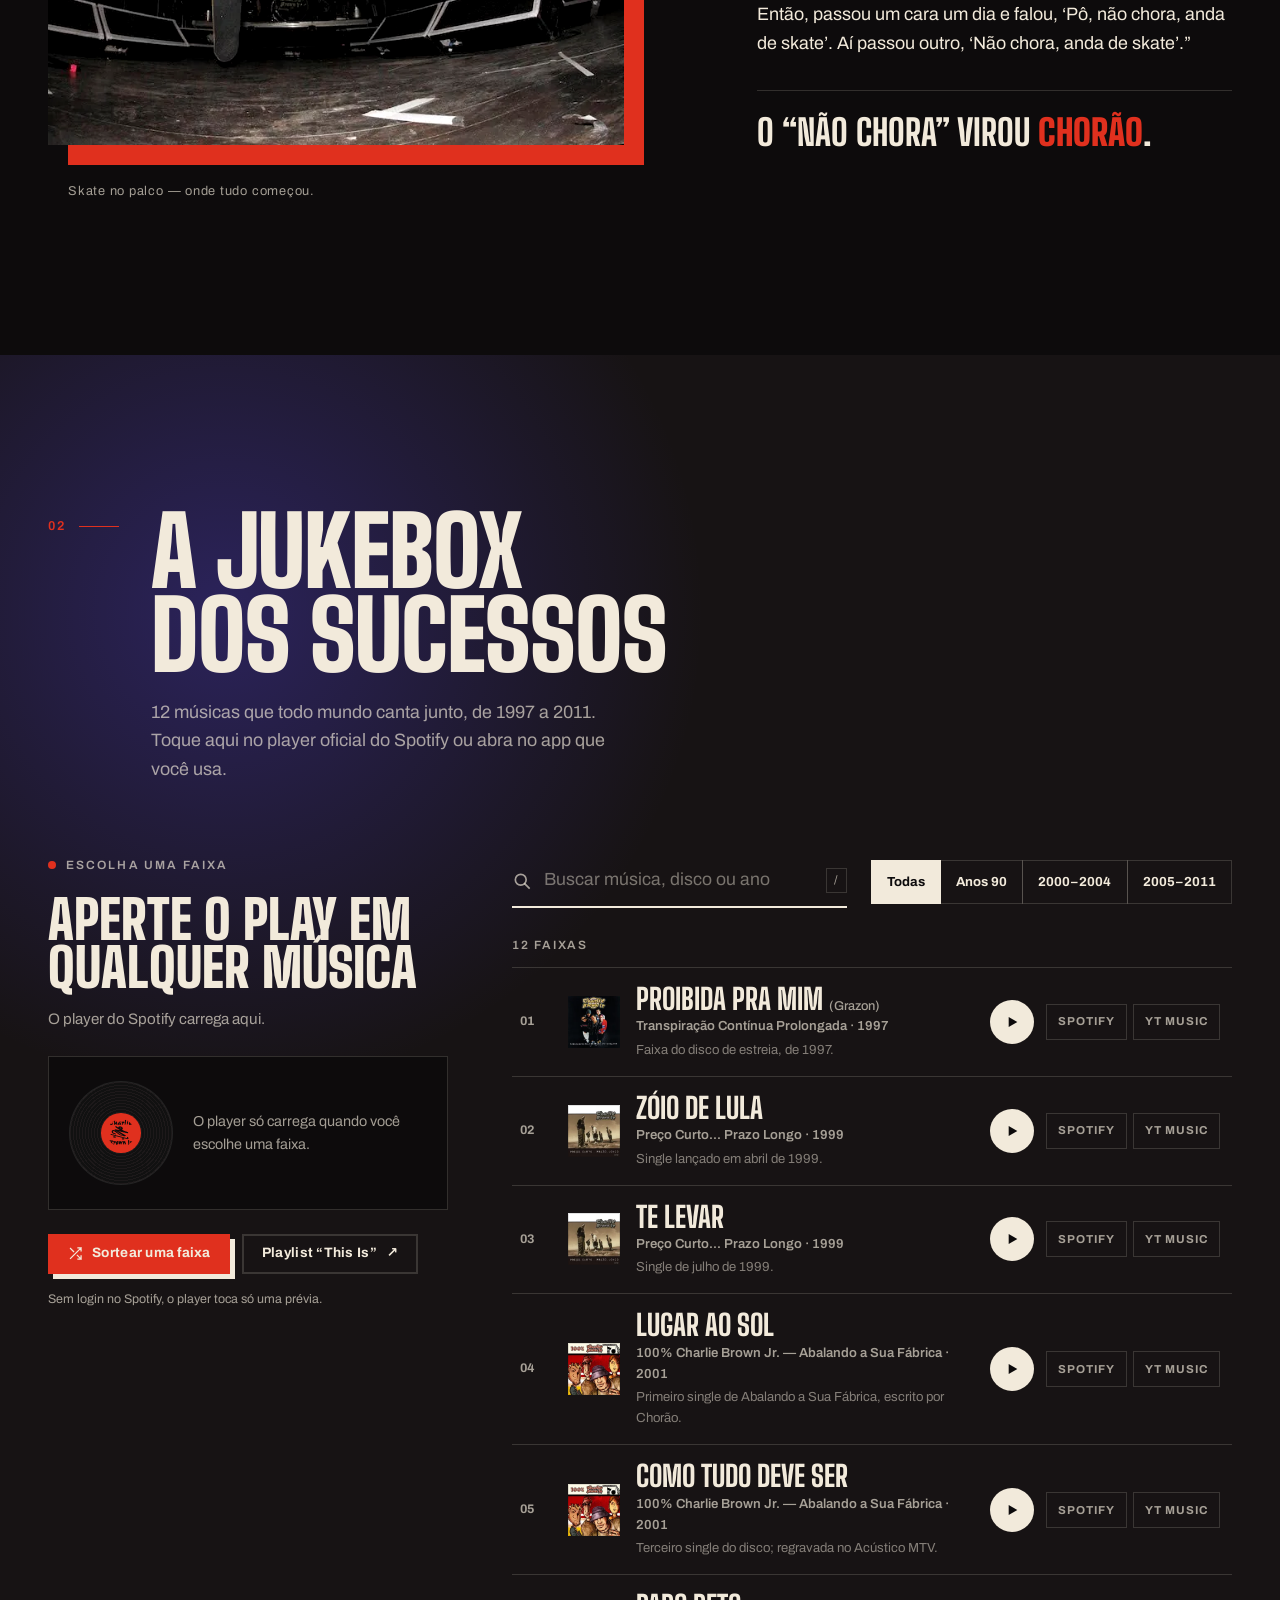
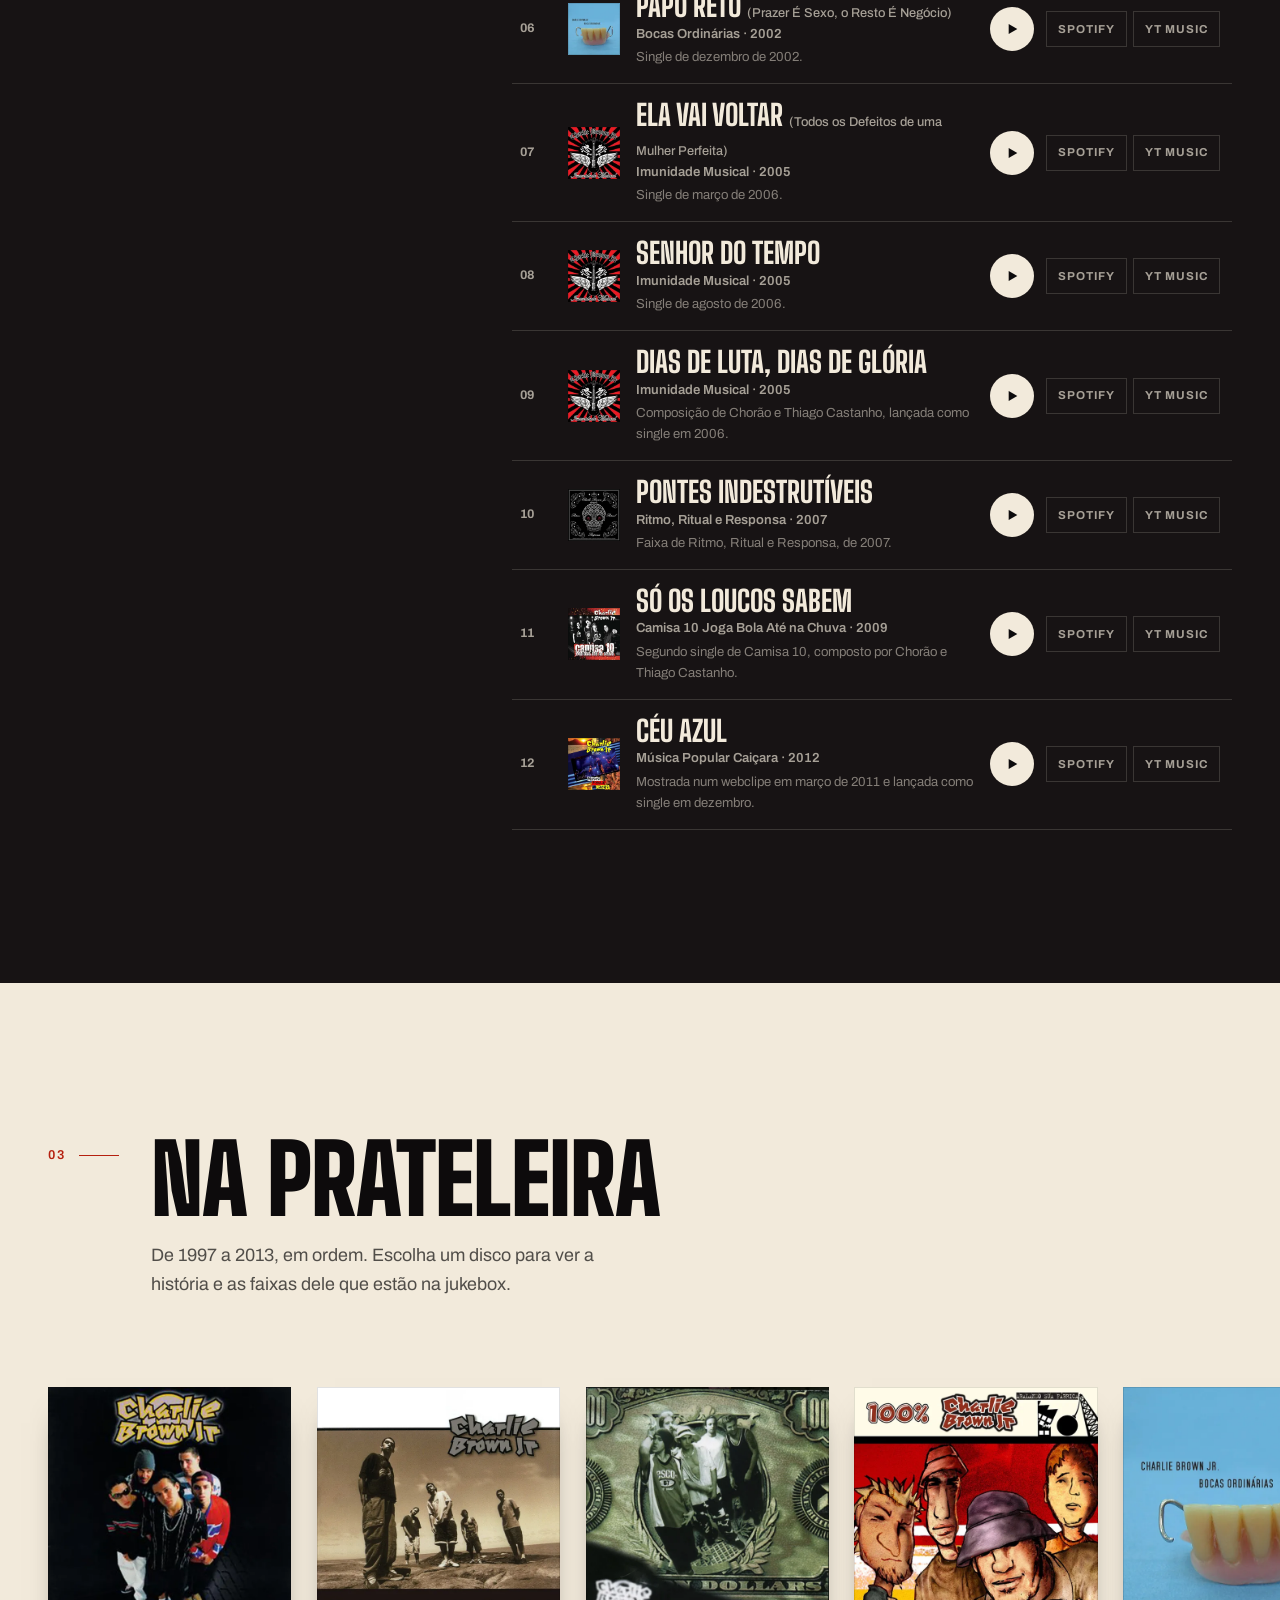
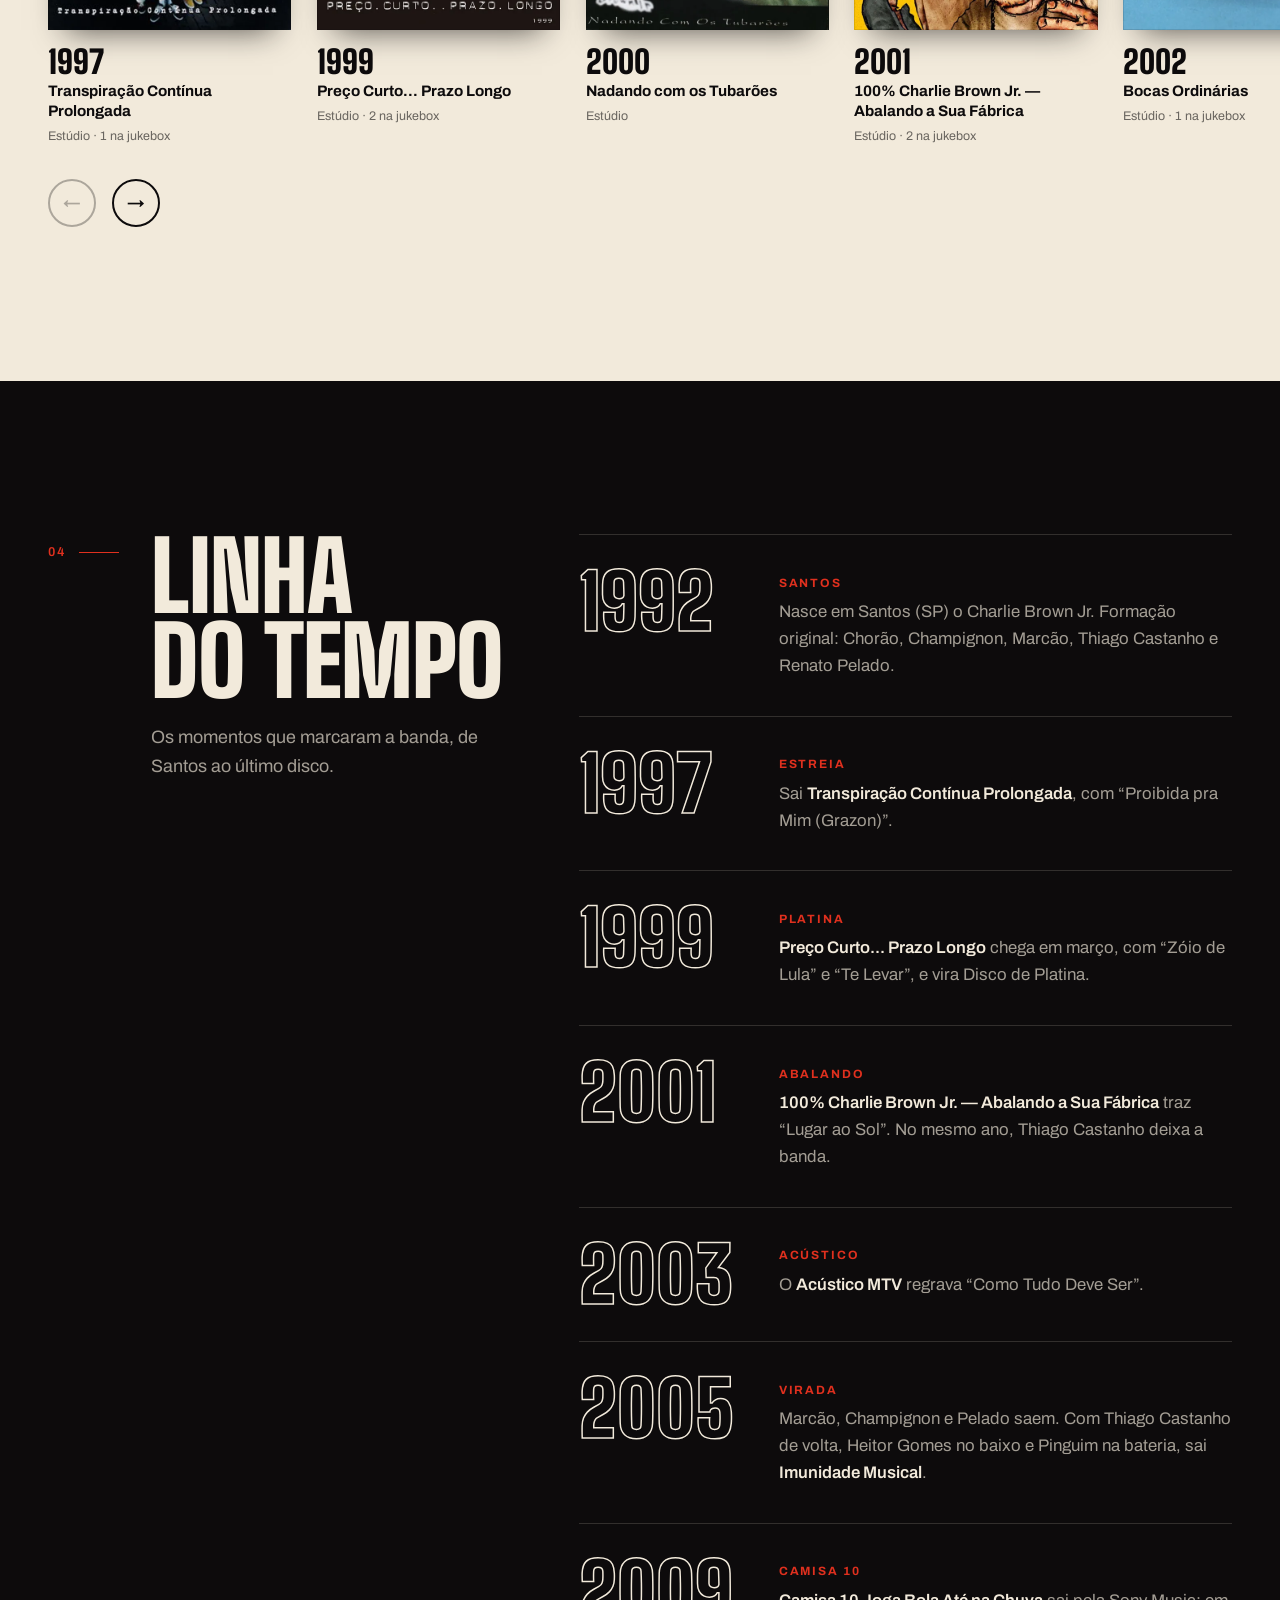
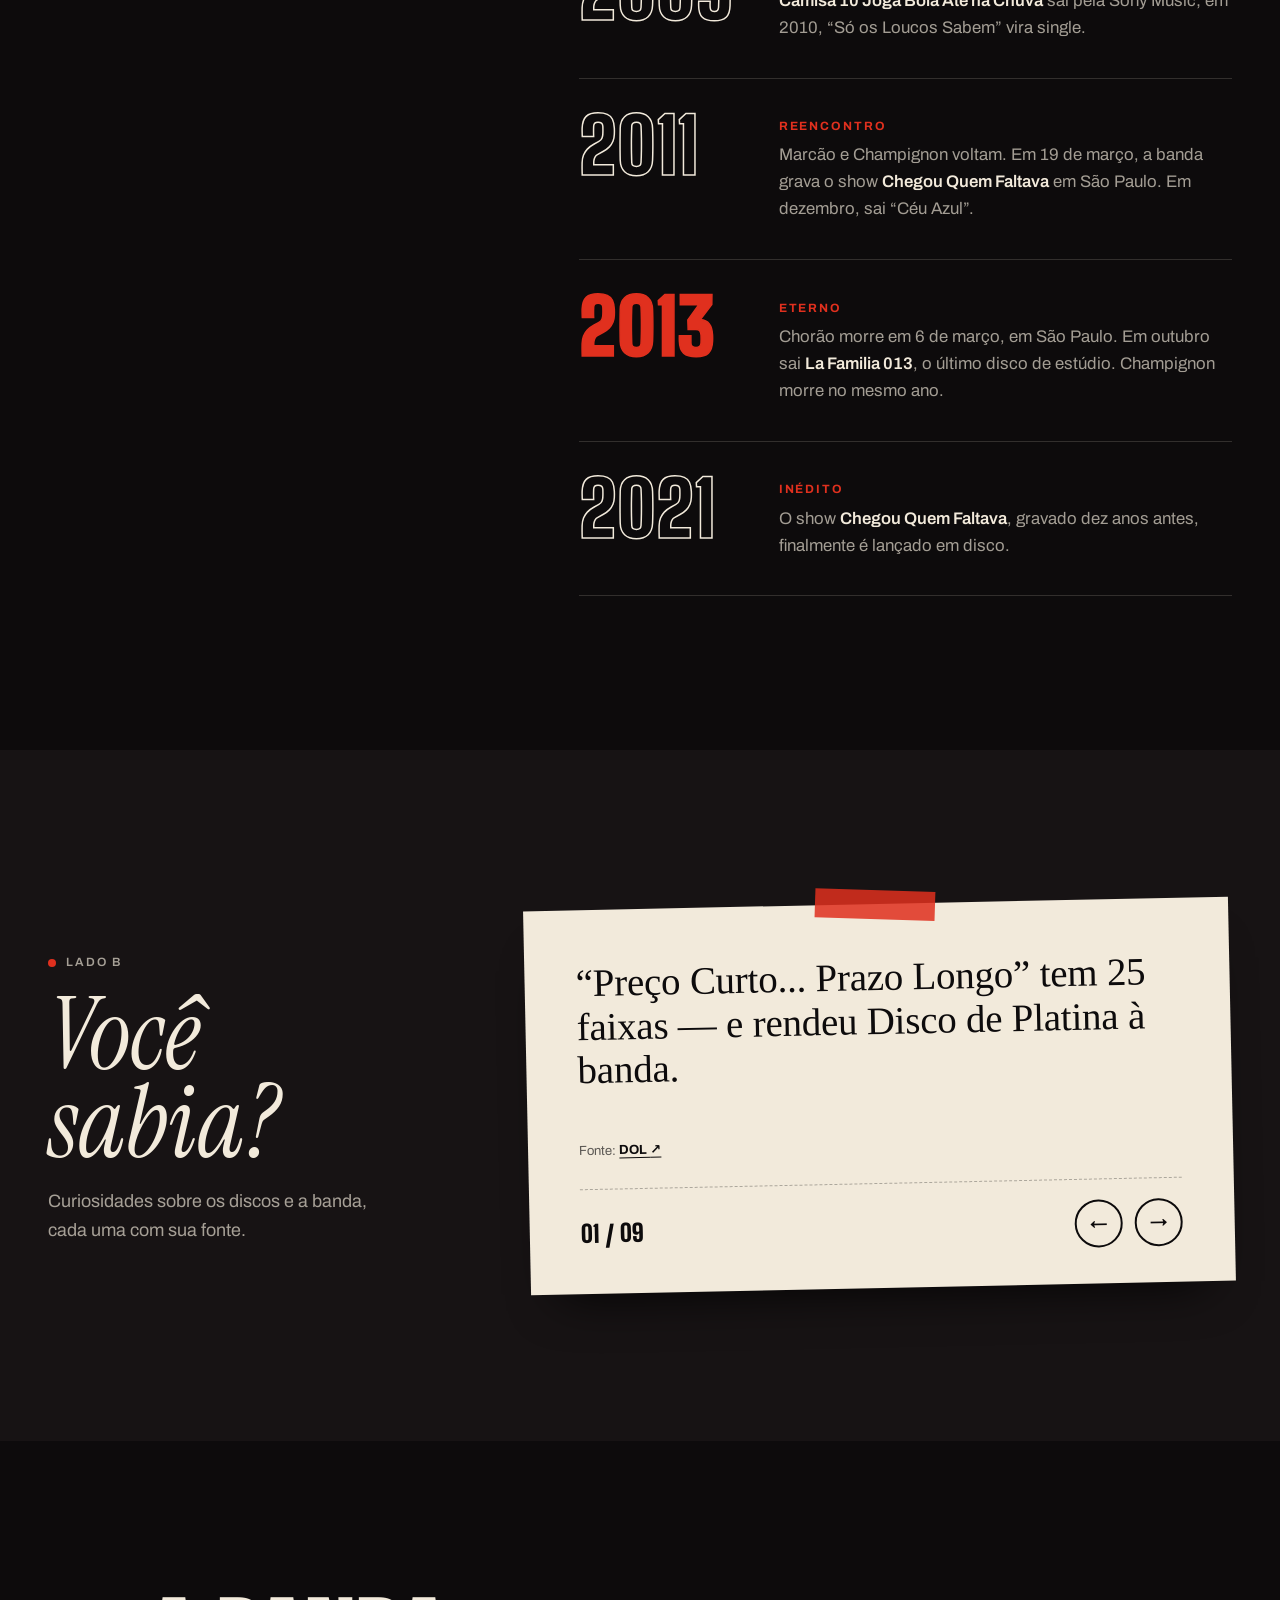
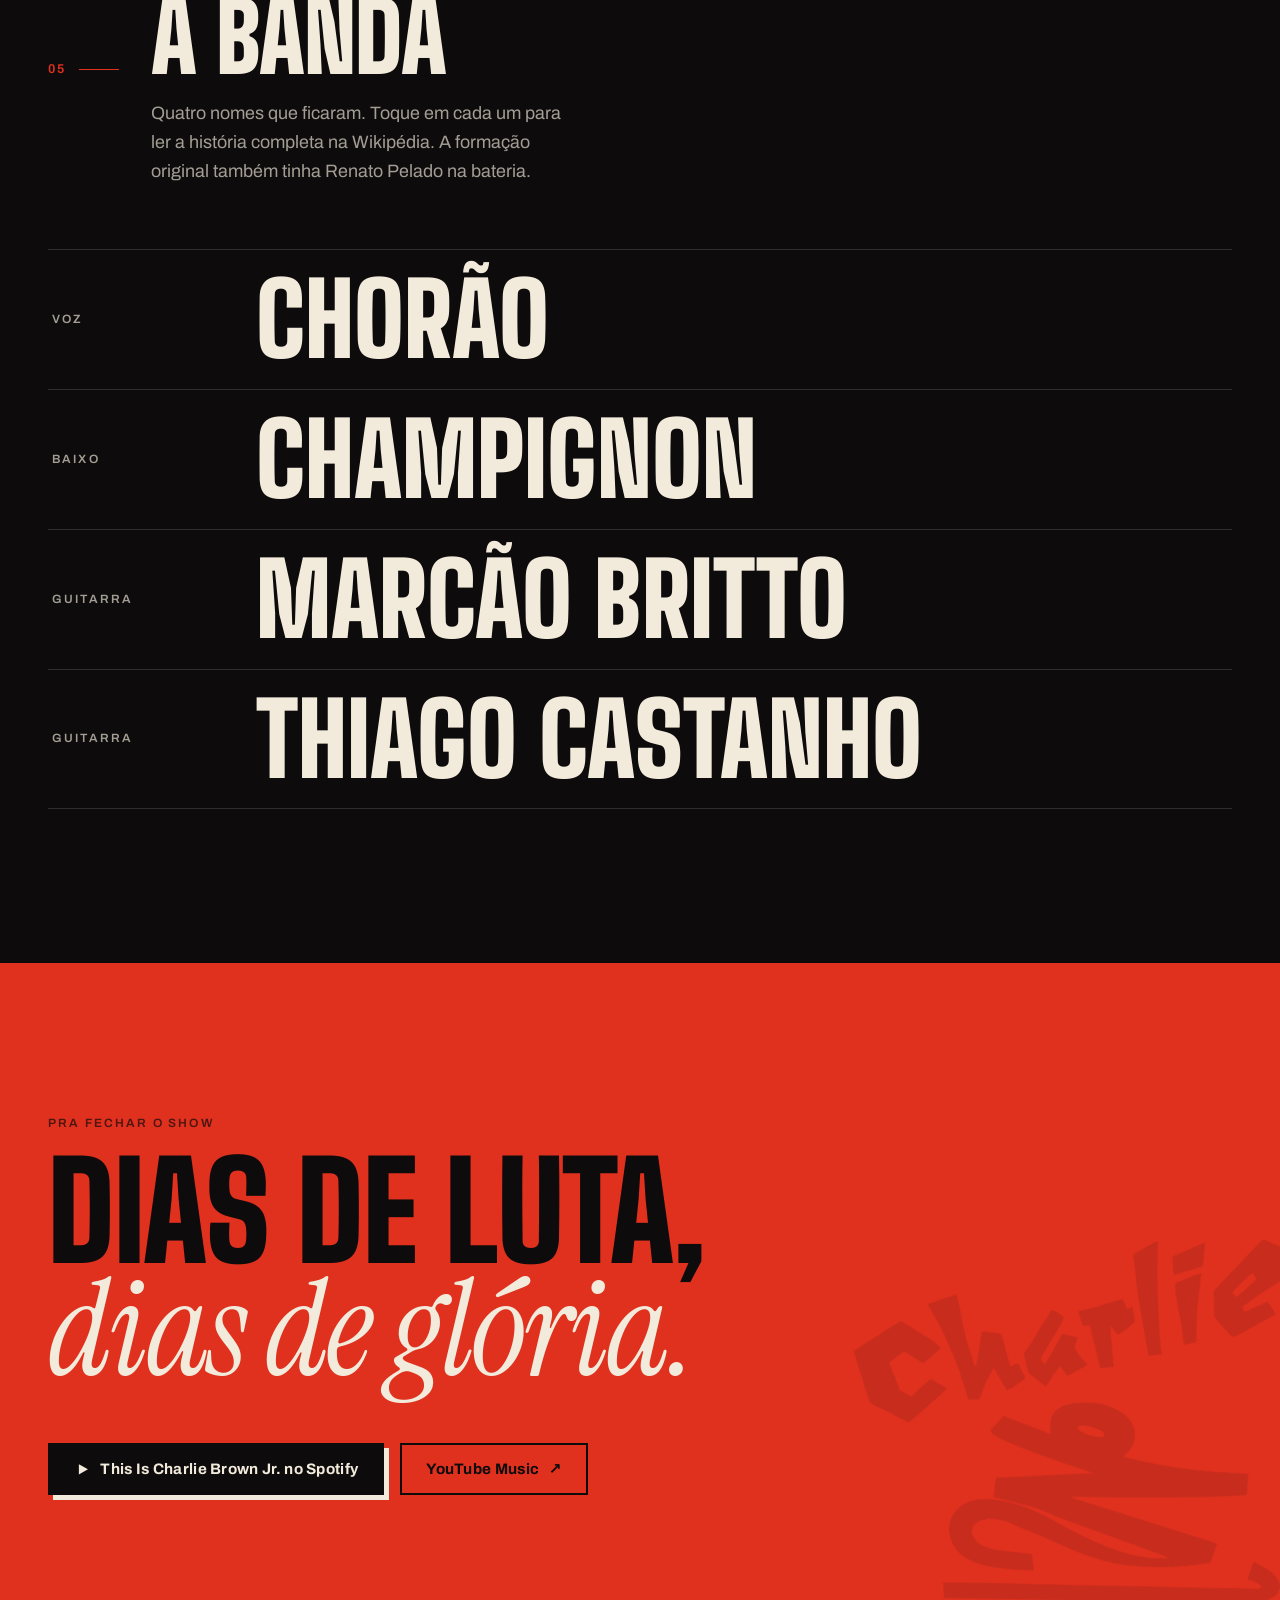
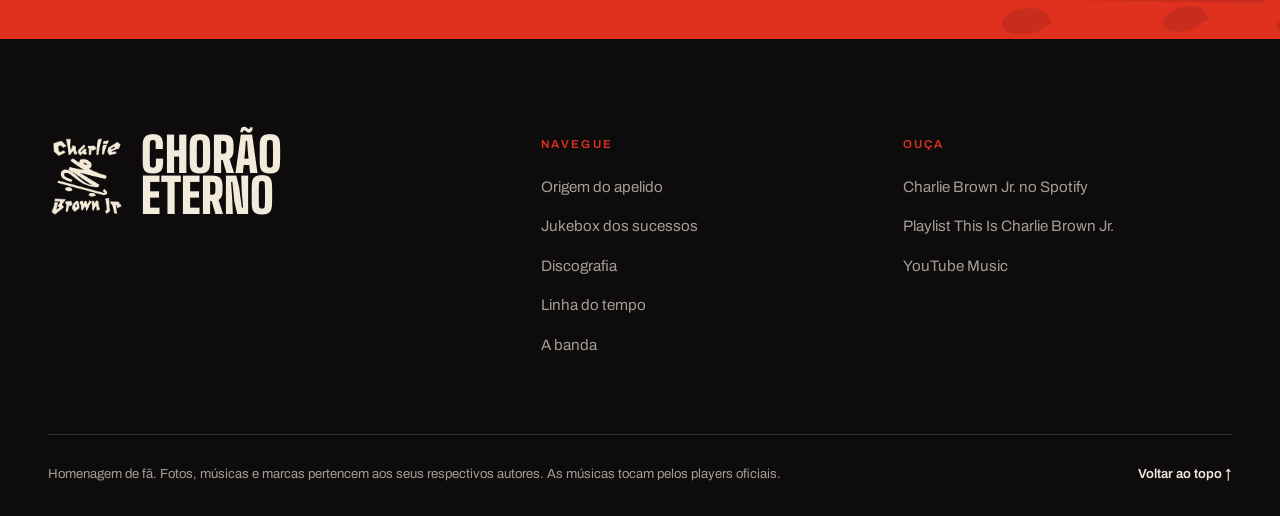
==== commit 8405bb6d: "Corrige o selo do hero e remove os links do YouTube - Novo selo circular (cbjr-sticker.webp) com o l" ====
--- a/index.html
+++ b/index.html
@@ -92,7 +92,7 @@
                 </div>
             </div>
 
-            <img class="hero__sticker" src="assets/img/cbjr-logo-cream.png" alt="" width="431" height="431" aria-hidden="true">
+            <img class="hero__sticker" src="assets/img/cbjr-sticker.webp" alt="" width="400" height="400" aria-hidden="true">
             <p class="hero__meta" aria-hidden="true">Alexandre Magno Abrão<br>1970 — 2013</p>
         </section>
 
@@ -217,7 +217,6 @@
                                 </button>
                                 <a class="chip-link" href="https://open.spotify.com/track/4rcHM1aiUbY01W2FhtaYUq" target="_blank" rel="noopener" aria-label="Abrir Proibida pra Mim no Spotify">Spotify</a>
                                 <a class="chip-link" href="https://music.youtube.com/search?q=Charlie+Brown+Jr.+Proibida+pra+Mim" target="_blank" rel="noopener" aria-label="Buscar Proibida pra Mim no YouTube Music">YT Music</a>
-                                
                             </span>
                         </li>
                         <li class="track" data-era="90" data-album="pcpl" data-search="zóio de lula preço curto... prazo longo 1999" data-title="Zóio de Lula" data-spotify="4Ych2mKr2wwAFF2m4fp1Gk" data-meta="Preço Curto... Prazo Longo · 1999">
@@ -234,7 +233,6 @@
                                 </button>
                                 <a class="chip-link" href="https://open.spotify.com/track/4Ych2mKr2wwAFF2m4fp1Gk" target="_blank" rel="noopener" aria-label="Abrir Zóio de Lula no Spotify">Spotify</a>
                                 <a class="chip-link" href="https://music.youtube.com/search?q=Charlie+Brown+Jr.+Z%C3%B3io+de+Lula" target="_blank" rel="noopener" aria-label="Buscar Zóio de Lula no YouTube Music">YT Music</a>
-                                
                             </span>
                         </li>
                         <li class="track" data-era="90" data-album="pcpl" data-search="te levar preço curto... prazo longo 1999" data-title="Te Levar" data-spotify="4ErBtW0hpPjHRuvwcdRwRE" data-note="ao vivo" data-meta="Preço Curto... Prazo Longo · 1999">
@@ -251,7 +249,6 @@
                                 </button>
                                 <a class="chip-link" href="https://open.spotify.com/track/4ErBtW0hpPjHRuvwcdRwRE" target="_blank" rel="noopener" aria-label="Abrir Te Levar no Spotify">Spotify</a>
                                 <a class="chip-link" href="https://music.youtube.com/search?q=Charlie+Brown+Jr.+Te+Levar" target="_blank" rel="noopener" aria-label="Buscar Te Levar no YouTube Music">YT Music</a>
-                                
                             </span>
                         </li>
                         <li class="track" data-era="00" data-album="abalando" data-search="lugar ao sol 100% charlie brown jr. — abalando a sua fábrica 2001" data-title="Lugar ao Sol" data-spotify="3rq9gwXK19ta2Olod4ssWN" data-meta="100% Charlie Brown Jr. — Abalando a Sua Fábrica · 2001">
@@ -268,7 +265,6 @@
                                 </button>
                                 <a class="chip-link" href="https://open.spotify.com/track/3rq9gwXK19ta2Olod4ssWN" target="_blank" rel="noopener" aria-label="Abrir Lugar ao Sol no Spotify">Spotify</a>
                                 <a class="chip-link" href="https://music.youtube.com/search?q=Charlie+Brown+Jr.+Lugar+ao+Sol" target="_blank" rel="noopener" aria-label="Buscar Lugar ao Sol no YouTube Music">YT Music</a>
-                                
                             </span>
                         </li>
                         <li class="track" data-era="00" data-album="abalando" data-search="como tudo deve ser 100% charlie brown jr. — abalando a sua fábrica 2001" data-title="Como Tudo Deve Ser" data-spotify="3QI5bIozef0HZ1kJnA2RdT" data-meta="100% Charlie Brown Jr. — Abalando a Sua Fábrica · 2001">
@@ -285,7 +281,6 @@
                                 </button>
                                 <a class="chip-link" href="https://open.spotify.com/track/3QI5bIozef0HZ1kJnA2RdT" target="_blank" rel="noopener" aria-label="Abrir Como Tudo Deve Ser no Spotify">Spotify</a>
                                 <a class="chip-link" href="https://music.youtube.com/search?q=Charlie+Brown+Jr.+Como+Tudo+Deve+Ser" target="_blank" rel="noopener" aria-label="Buscar Como Tudo Deve Ser no YouTube Music">YT Music</a>
-                                
                             </span>
                         </li>
                         <li class="track" data-era="00" data-album="bocas" data-search="papo reto bocas ordinárias 2002" data-title="Papo Reto (Prazer É Sexo, o Resto É Negócio)" data-spotify="3sNRbKKAJg1XY7WClcSlV8" data-meta="Bocas Ordinárias · 2002">
@@ -302,7 +297,6 @@
                                 </button>
                                 <a class="chip-link" href="https://open.spotify.com/track/3sNRbKKAJg1XY7WClcSlV8" target="_blank" rel="noopener" aria-label="Abrir Papo Reto no Spotify">Spotify</a>
                                 <a class="chip-link" href="https://music.youtube.com/search?q=Charlie+Brown+Jr.+Papo+Reto" target="_blank" rel="noopener" aria-label="Buscar Papo Reto no YouTube Music">YT Music</a>
-                                
                             </span>
                         </li>
                         <li class="track" data-era="05" data-album="imunidade" data-search="ela vai voltar imunidade musical 2005" data-title="Ela Vai Voltar (Todos os Defeitos de uma Mulher Perfeita)" data-spotify="2zZdkf8RNgCOMYW5ApLBOH" data-meta="Imunidade Musical · 2005">
@@ -319,7 +313,6 @@
                                 </button>
                                 <a class="chip-link" href="https://open.spotify.com/track/2zZdkf8RNgCOMYW5ApLBOH" target="_blank" rel="noopener" aria-label="Abrir Ela Vai Voltar no Spotify">Spotify</a>
                                 <a class="chip-link" href="https://music.youtube.com/search?q=Charlie+Brown+Jr.+Ela+Vai+Voltar" target="_blank" rel="noopener" aria-label="Buscar Ela Vai Voltar no YouTube Music">YT Music</a>
-                                
                             </span>
                         </li>
                         <li class="track" data-era="05" data-album="imunidade" data-search="senhor do tempo imunidade musical 2005" data-title="Senhor do Tempo" data-spotify="5fgpFbshwc3HPwjwW01OU5" data-meta="Imunidade Musical · 2005">
@@ -336,7 +329,6 @@
                                 </button>
                                 <a class="chip-link" href="https://open.spotify.com/track/5fgpFbshwc3HPwjwW01OU5" target="_blank" rel="noopener" aria-label="Abrir Senhor do Tempo no Spotify">Spotify</a>
                                 <a class="chip-link" href="https://music.youtube.com/search?q=Charlie+Brown+Jr.+Senhor+do+Tempo" target="_blank" rel="noopener" aria-label="Buscar Senhor do Tempo no YouTube Music">YT Music</a>
-                                <a class="chip-link" href="https://www.youtube.com/watch?v=vMMrM6XH0HM" target="_blank" rel="noopener" aria-label="Assistir Senhor do Tempo no YouTube">YouTube</a>
                             </span>
                         </li>
                         <li class="track" data-era="05" data-album="imunidade" data-search="dias de luta, dias de glória imunidade musical 2005" data-title="Dias de Luta, Dias de Glória" data-spotify="53hSOH8Szvdr2B5S6R4Y0A" data-meta="Imunidade Musical · 2005">
@@ -353,7 +345,6 @@
                                 </button>
                                 <a class="chip-link" href="https://open.spotify.com/track/53hSOH8Szvdr2B5S6R4Y0A" target="_blank" rel="noopener" aria-label="Abrir Dias de Luta, Dias de Glória no Spotify">Spotify</a>
                                 <a class="chip-link" href="https://music.youtube.com/search?q=Charlie+Brown+Jr.+Dias+de+Luta%2C+Dias+de+Gl%C3%B3ria" target="_blank" rel="noopener" aria-label="Buscar Dias de Luta, Dias de Glória no YouTube Music">YT Music</a>
-                                <a class="chip-link" href="https://www.youtube.com/watch?v=423K3pipX3c" target="_blank" rel="noopener" aria-label="Assistir Dias de Luta, Dias de Glória no YouTube">YouTube</a>
                             </span>
                         </li>
                         <li class="track" data-era="05" data-album="rrr" data-search="pontes indestrutíveis ritmo, ritual e responsa 2007" data-title="Pontes Indestrutíveis" data-spotify="5dMUxNs0HOZQgDoXaqwDY4" data-meta="Ritmo, Ritual e Responsa · 2007">
@@ -370,7 +361,6 @@
                                 </button>
                                 <a class="chip-link" href="https://open.spotify.com/track/5dMUxNs0HOZQgDoXaqwDY4" target="_blank" rel="noopener" aria-label="Abrir Pontes Indestrutíveis no Spotify">Spotify</a>
                                 <a class="chip-link" href="https://music.youtube.com/search?q=Charlie+Brown+Jr.+Pontes+Indestrut%C3%ADveis" target="_blank" rel="noopener" aria-label="Buscar Pontes Indestrutíveis no YouTube Music">YT Music</a>
-                                
                             </span>
                         </li>
                         <li class="track" data-era="05" data-album="camisa10" data-search="só os loucos sabem camisa 10 joga bola até na chuva 2009" data-title="Só os Loucos Sabem" data-spotify="7p9tssmksnhQn9Jc12tQBL" data-meta="Camisa 10 Joga Bola Até na Chuva · 2009">
@@ -387,7 +377,6 @@
                                 </button>
                                 <a class="chip-link" href="https://open.spotify.com/track/7p9tssmksnhQn9Jc12tQBL" target="_blank" rel="noopener" aria-label="Abrir Só os Loucos Sabem no Spotify">Spotify</a>
                                 <a class="chip-link" href="https://music.youtube.com/search?q=Charlie+Brown+Jr.+S%C3%B3+os+Loucos+Sabem" target="_blank" rel="noopener" aria-label="Buscar Só os Loucos Sabem no YouTube Music">YT Music</a>
-                                
                             </span>
                         </li>
                         <li class="track" data-era="05" data-album="mpc" data-search="céu azul música popular caiçara 2012" data-title="Céu Azul" data-spotify="72ixDzGyAl95LfCKuIa7TD" data-meta="Música Popular Caiçara · 2012">
@@ -404,7 +393,6 @@
                                 </button>
                                 <a class="chip-link" href="https://open.spotify.com/track/72ixDzGyAl95LfCKuIa7TD" target="_blank" rel="noopener" aria-label="Abrir Céu Azul no Spotify">Spotify</a>
                                 <a class="chip-link" href="https://music.youtube.com/search?q=Charlie+Brown+Jr.+C%C3%A9u+Azul" target="_blank" rel="noopener" aria-label="Buscar Céu Azul no YouTube Music">YT Music</a>
-                                <a class="chip-link" href="https://www.youtube.com/watch?v=DzhwydXmtH4" target="_blank" rel="noopener" aria-label="Assistir Céu Azul no YouTube">YouTube</a>
                             </span>
                         </li>
                         </ol>
@@ -444,7 +432,6 @@
                             <p class="album-detail__links">
                                 <a href="https://open.spotify.com/search/Charlie%20Brown%20Jr.%20Transpira%C3%A7%C3%A3o%20Cont%C3%ADnua%20Prolongada" target="_blank" rel="noopener">Procurar no Spotify <span aria-hidden="true">↗</span></a>
                                 <a href="https://music.youtube.com/search?q=Charlie+Brown+Jr.+Transpira%C3%A7%C3%A3o+Cont%C3%ADnua+Prolongada" target="_blank" rel="noopener">Procurar no YouTube Music <span aria-hidden="true">↗</span></a>
-                                
                             </p>
                         </template>
                     </li>
@@ -463,7 +450,6 @@
                             <p class="album-detail__links">
                                 <a href="https://open.spotify.com/search/Charlie%20Brown%20Jr.%20Pre%C3%A7o%20Curto...%20Prazo%20Longo" target="_blank" rel="noopener">Procurar no Spotify <span aria-hidden="true">↗</span></a>
                                 <a href="https://music.youtube.com/search?q=Charlie+Brown+Jr.+Pre%C3%A7o+Curto...+Prazo+Longo" target="_blank" rel="noopener">Procurar no YouTube Music <span aria-hidden="true">↗</span></a>
-                                
                             </p>
                         </template>
                     </li>
@@ -482,7 +468,6 @@
                             <p class="album-detail__links">
                                 <a href="https://open.spotify.com/search/Charlie%20Brown%20Jr.%20Nadando%20com%20os%20Tubar%C3%B5es" target="_blank" rel="noopener">Procurar no Spotify <span aria-hidden="true">↗</span></a>
                                 <a href="https://music.youtube.com/search?q=Charlie+Brown+Jr.+Nadando+com+os+Tubar%C3%B5es" target="_blank" rel="noopener">Procurar no YouTube Music <span aria-hidden="true">↗</span></a>
-                                
                             </p>
                         </template>
                     </li>
@@ -501,7 +486,6 @@
                             <p class="album-detail__links">
                                 <a href="https://open.spotify.com/search/Charlie%20Brown%20Jr.%20100%25%20Charlie%20Brown%20Jr.%20%E2%80%94%20Abalando%20a%20Sua%20F%C3%A1brica" target="_blank" rel="noopener">Procurar no Spotify <span aria-hidden="true">↗</span></a>
                                 <a href="https://music.youtube.com/search?q=Charlie+Brown+Jr.+100%25+Charlie+Brown+Jr.+%E2%80%94+Abalando+a+Sua+F%C3%A1brica" target="_blank" rel="noopener">Procurar no YouTube Music <span aria-hidden="true">↗</span></a>
-                                <a href="https://www.youtube.com/watch?v=1JtPSIppxSA" target="_blank" rel="noopener">Vídeo no YouTube <span aria-hidden="true">↗</span></a>
                             </p>
                         </template>
                     </li>
@@ -520,7 +504,6 @@
                             <p class="album-detail__links">
                                 <a href="https://open.spotify.com/search/Charlie%20Brown%20Jr.%20Bocas%20Ordin%C3%A1rias" target="_blank" rel="noopener">Procurar no Spotify <span aria-hidden="true">↗</span></a>
                                 <a href="https://music.youtube.com/search?q=Charlie+Brown+Jr.+Bocas+Ordin%C3%A1rias" target="_blank" rel="noopener">Procurar no YouTube Music <span aria-hidden="true">↗</span></a>
-                                
                             </p>
                         </template>
                     </li>
@@ -539,7 +522,6 @@
                             <p class="album-detail__links">
                                 <a href="https://open.spotify.com/search/Charlie%20Brown%20Jr.%20Ac%C3%BAstico%20MTV" target="_blank" rel="noopener">Procurar no Spotify <span aria-hidden="true">↗</span></a>
                                 <a href="https://music.youtube.com/search?q=Charlie+Brown+Jr.+Ac%C3%BAstico+MTV" target="_blank" rel="noopener">Procurar no YouTube Music <span aria-hidden="true">↗</span></a>
-                                
                             </p>
                         </template>
                     </li>
@@ -558,7 +540,6 @@
                             <p class="album-detail__links">
                                 <a href="https://open.spotify.com/search/Charlie%20Brown%20Jr.%20Tamo%20A%C3%AD%20na%20Atividade" target="_blank" rel="noopener">Procurar no Spotify <span aria-hidden="true">↗</span></a>
                                 <a href="https://music.youtube.com/search?q=Charlie+Brown+Jr.+Tamo+A%C3%AD+na+Atividade" target="_blank" rel="noopener">Procurar no YouTube Music <span aria-hidden="true">↗</span></a>
-                                
                             </p>
                         </template>
                     </li>
@@ -577,7 +558,6 @@
                             <p class="album-detail__links">
                                 <a href="https://open.spotify.com/search/Charlie%20Brown%20Jr.%20Imunidade%20Musical" target="_blank" rel="noopener">Procurar no Spotify <span aria-hidden="true">↗</span></a>
                                 <a href="https://music.youtube.com/search?q=Charlie+Brown+Jr.+Imunidade+Musical" target="_blank" rel="noopener">Procurar no YouTube Music <span aria-hidden="true">↗</span></a>
-                                
                             </p>
                         </template>
                     </li>
@@ -596,7 +576,6 @@
                             <p class="album-detail__links">
                                 <a href="https://open.spotify.com/search/Charlie%20Brown%20Jr.%20Ritmo%2C%20Ritual%20e%20Responsa" target="_blank" rel="noopener">Procurar no Spotify <span aria-hidden="true">↗</span></a>
                                 <a href="https://music.youtube.com/search?q=Charlie+Brown+Jr.+Ritmo%2C+Ritual+e+Responsa" target="_blank" rel="noopener">Procurar no YouTube Music <span aria-hidden="true">↗</span></a>
-                                
                             </p>
                         </template>
                     </li>
@@ -615,7 +594,6 @@
                             <p class="album-detail__links">
                                 <a href="https://open.spotify.com/search/Charlie%20Brown%20Jr.%20Camisa%2010%20Joga%20Bola%20At%C3%A9%20na%20Chuva" target="_blank" rel="noopener">Procurar no Spotify <span aria-hidden="true">↗</span></a>
                                 <a href="https://music.youtube.com/search?q=Charlie+Brown+Jr.+Camisa+10+Joga+Bola+At%C3%A9+na+Chuva" target="_blank" rel="noopener">Procurar no YouTube Music <span aria-hidden="true">↗</span></a>
-                                
                             </p>
                         </template>
                     </li>
@@ -634,7 +612,6 @@
                             <p class="album-detail__links">
                                 <a href="https://open.spotify.com/search/Charlie%20Brown%20Jr.%20M%C3%BAsica%20Popular%20Cai%C3%A7ara" target="_blank" rel="noopener">Procurar no Spotify <span aria-hidden="true">↗</span></a>
                                 <a href="https://music.youtube.com/search?q=Charlie+Brown+Jr.+M%C3%BAsica+Popular+Cai%C3%A7ara" target="_blank" rel="noopener">Procurar no YouTube Music <span aria-hidden="true">↗</span></a>
-                                
                             </p>
                         </template>
                     </li>
@@ -653,7 +630,6 @@
                             <p class="album-detail__links">
                                 <a href="https://open.spotify.com/search/Charlie%20Brown%20Jr.%20La%20Familia%20013" target="_blank" rel="noopener">Procurar no Spotify <span aria-hidden="true">↗</span></a>
                                 <a href="https://music.youtube.com/search?q=Charlie+Brown+Jr.+La+Familia+013" target="_blank" rel="noopener">Procurar no YouTube Music <span aria-hidden="true">↗</span></a>
-                                
                             </p>
                         </template>
                     </li>
@@ -865,7 +841,6 @@
                         This Is Charlie Brown Jr. no Spotify
                     </a>
                     <a class="btn btn--ink-ghost" href="https://music.youtube.com/search?q=Charlie+Brown+Jr." target="_blank" rel="noopener">YouTube Music <span aria-hidden="true">↗</span></a>
-                    <a class="btn btn--ink-ghost" href="https://www.youtube.com/watch?v=423K3pipX3c" target="_blank" rel="noopener">Ver o clipe <span aria-hidden="true">↗</span></a>
                 </div>
             </div>
         </section>
--- a/assets/css/style.css
+++ b/assets/css/style.css
@@ -421,12 +421,10 @@
     position: absolute;
     right: clamp(4rem, 9vw, 9rem);
     bottom: clamp(8rem, 16vw, 14rem);
-    width: clamp(6rem, 11vw, 9.5rem);
-    padding: clamp(1rem, 1.9vw, 1.6rem);
-    background: var(--red);
+    width: clamp(6.5rem, 11vw, 9.5rem);
     border-radius: 50%;
     transform: rotate(-14deg);
-    box-shadow: 4px 4px 0 var(--ink);
+    filter: drop-shadow(4px 4px 0 var(--ink));
     animation: sticker 1s 0.6s var(--ease-out) both;
 }
 @keyframes sticker {
@@ -1374,7 +1372,7 @@
     .hero__line--outline { margin-left: 0; -webkit-text-stroke-width: 1.5px; }
     .hero__actions { flex-direction: column; align-items: stretch; }
     .hero__actions .btn { width: 100%; }
-    .hero__sticker { width: 5.5rem; top: calc(var(--header-h) + 1.25rem); }
+    .hero__sticker { width: 6rem; top: calc(var(--header-h) + 1.25rem); }
 
     .section-head { grid-template-columns: 1fr; row-gap: 0.75rem; }
     .section-head__num { padding-top: 0; }
